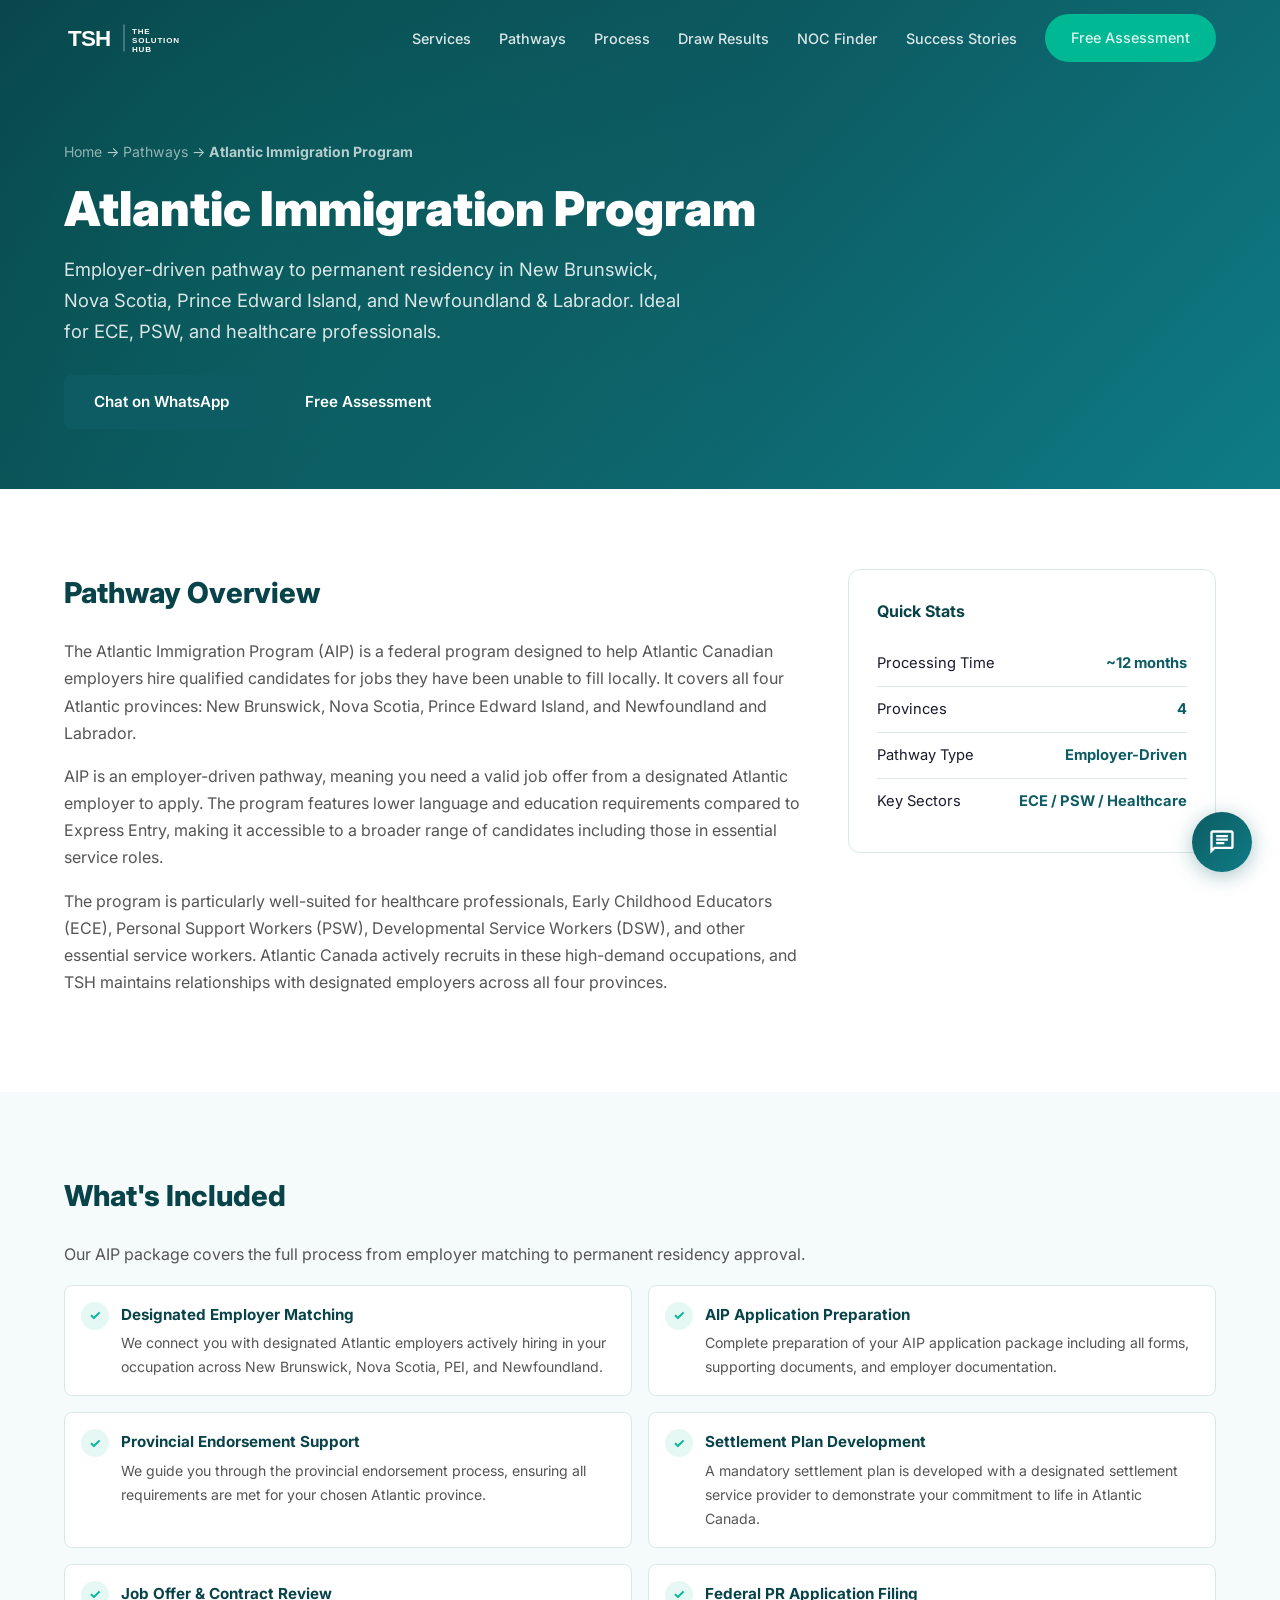
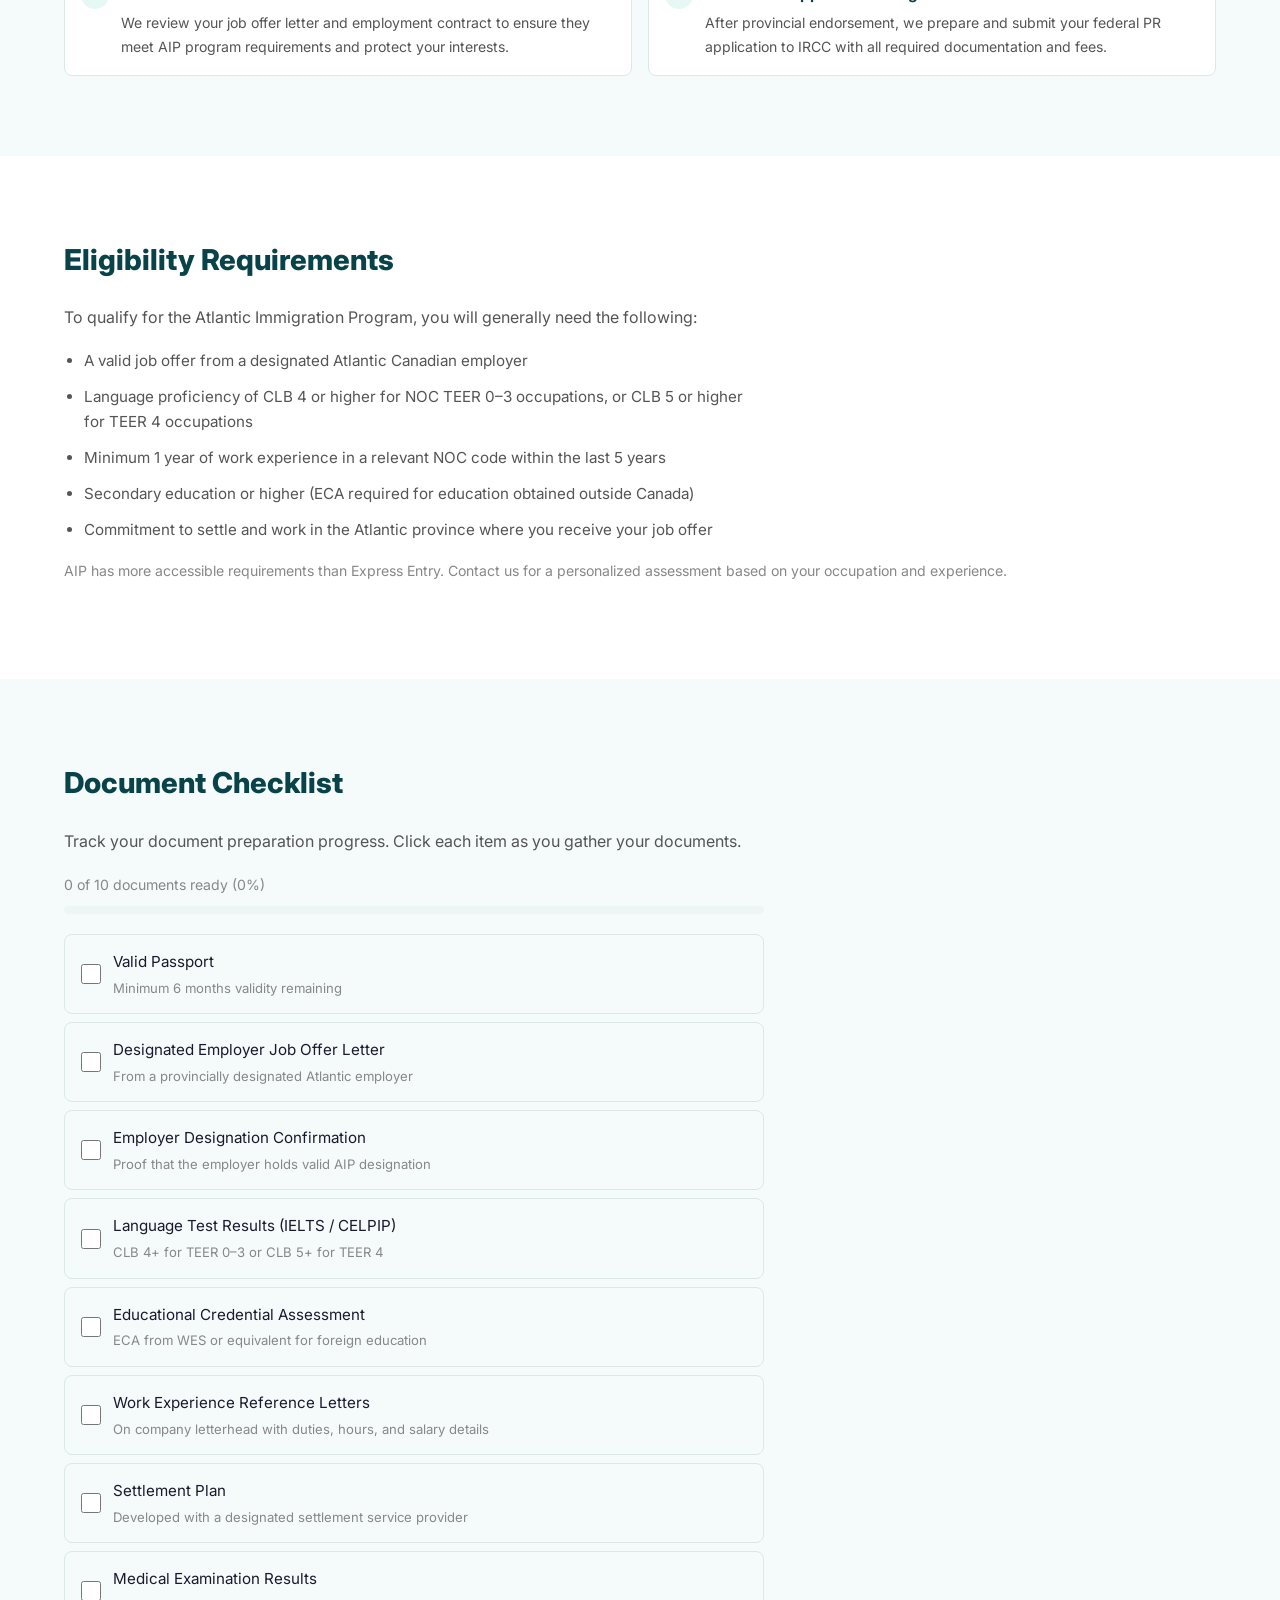
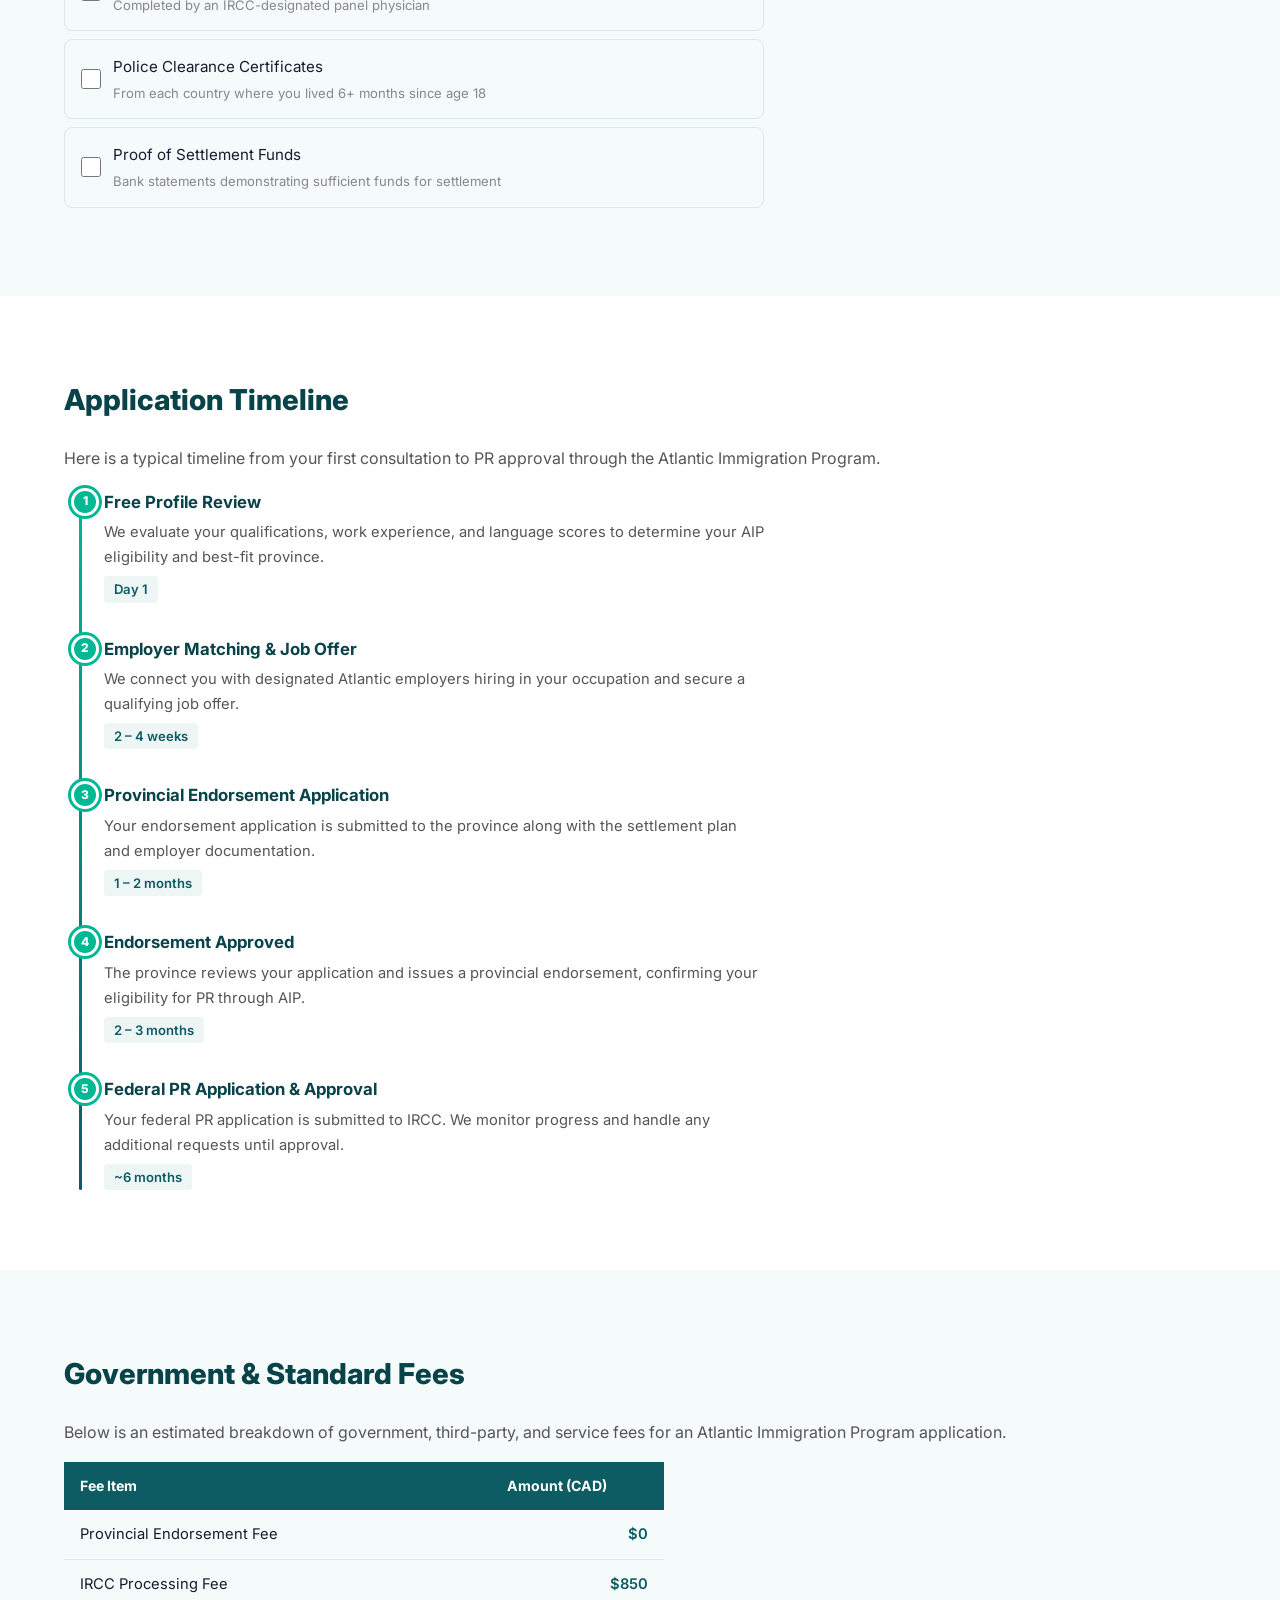
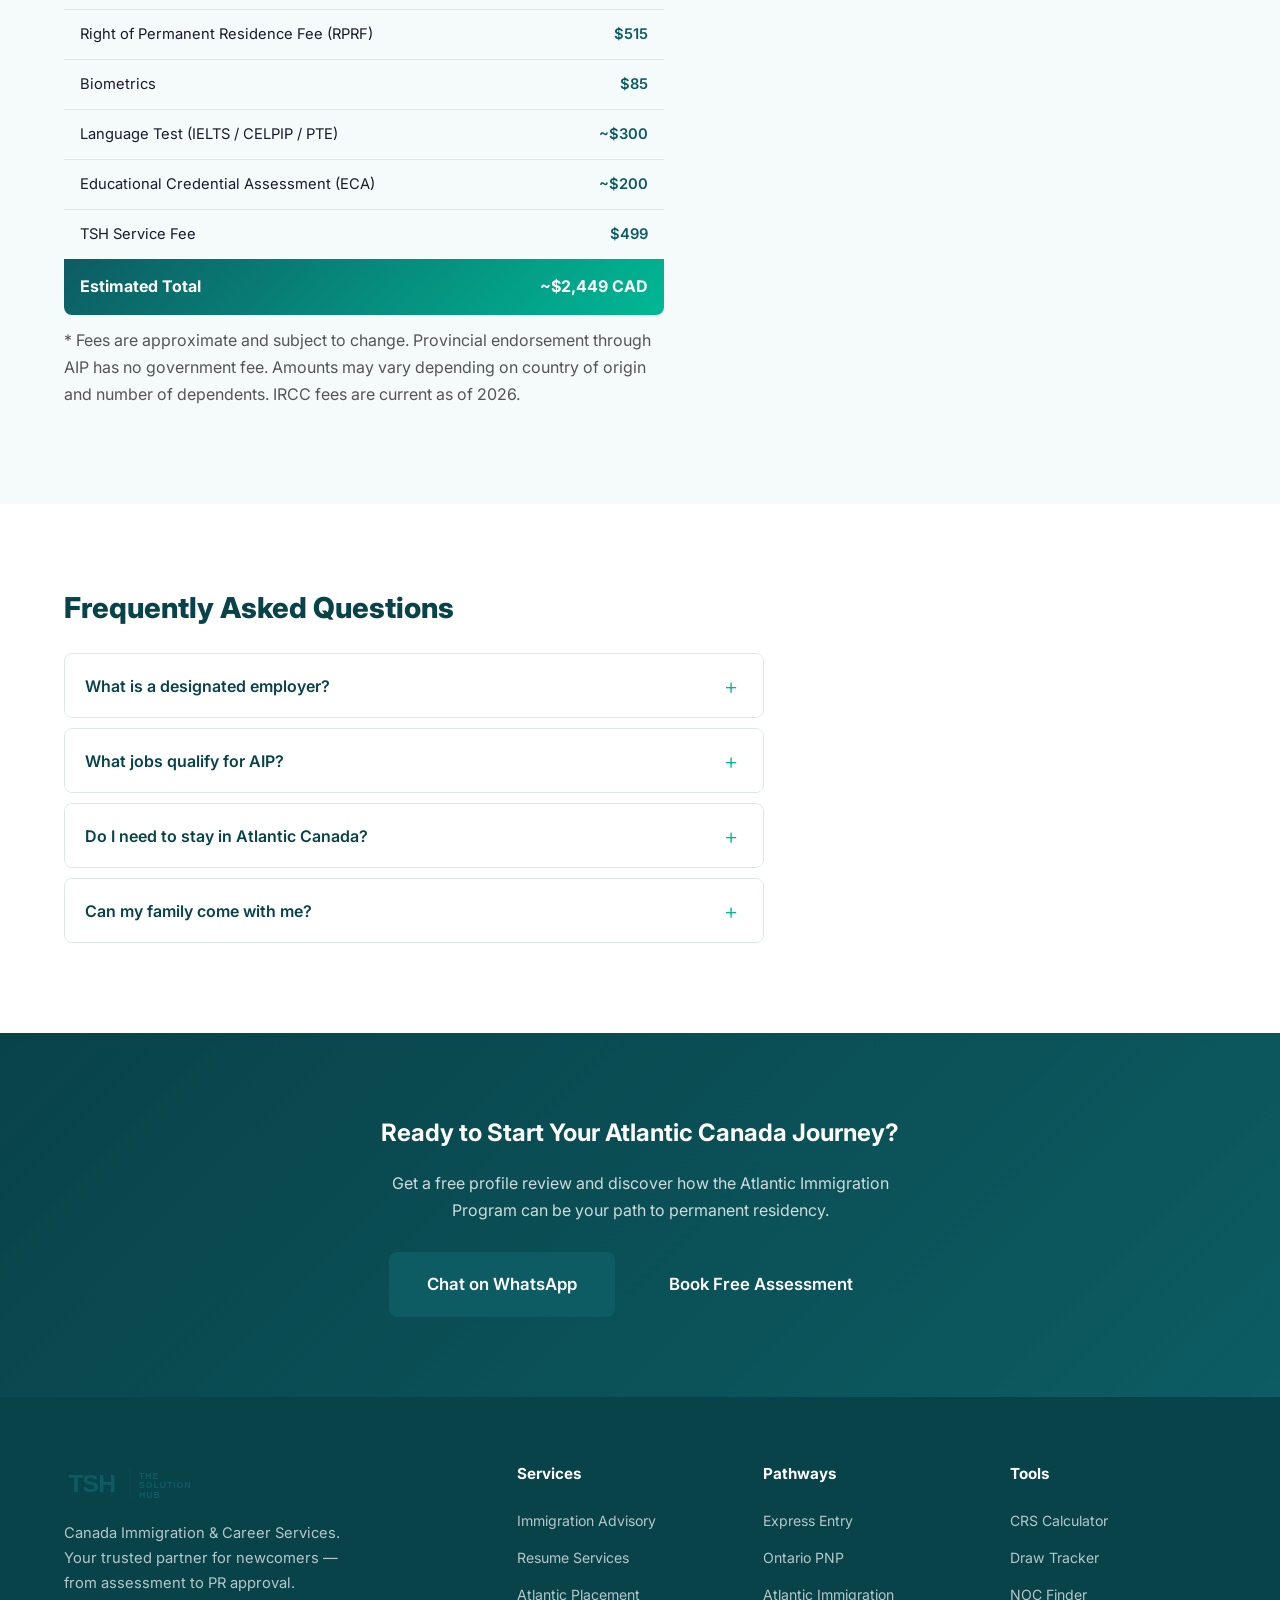
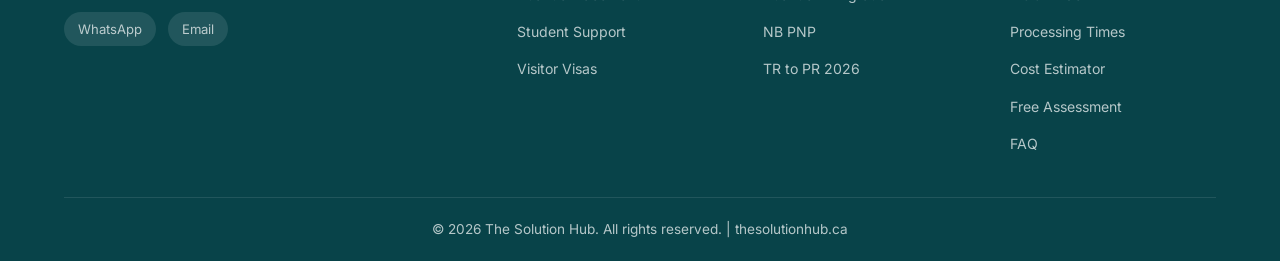
==== pathways/atlantic-immigration.html @ 775b4d61 "Full TSH website with chatbot, CRS calculator, NOC finder" ====
<!DOCTYPE html>
<html lang="en">
<head>
  <meta charset="UTF-8">
  <meta name="viewport" content="width=device-width, initial-scale=1.0">
  <title>Atlantic Immigration Program — The Solution Hub</title>
  <meta name="description" content="Employer-driven pathway to permanent residency in New Brunswick, Nova Scotia, Prince Edward Island, and Newfoundland & Labrador. Ideal for ECE, PSW, and healthcare professionals.">
  <link rel="stylesheet" href="../style.css">
  <link rel="stylesheet" href="../services/service.css">
  <link rel="stylesheet" href="../chatbot/chatbot.css">
  <link rel="preconnect" href="https://fonts.googleapis.com">
  <link rel="preconnect" href="https://fonts.gstatic.com" crossorigin>
  <link href="https://fonts.googleapis.com/css2?family=Inter:wght@400;500;600;700;800;900&display=swap" rel="stylesheet">
</head>
<body>

  <!-- ========== NAVBAR ========== -->
  <nav class="navbar" id="navbar">
    <div class="container nav-container">
      <a href="../index.html" class="logo">
        <img src="../images/logo.svg" alt="The Solution Hub" class="logo-img">
      </a>
      <button class="nav-toggle" id="navToggle" aria-label="Toggle menu">
        <span></span><span></span><span></span>
      </button>
      <ul class="nav-links" id="navLinks">
        <li><a href="../index.html#services">Services</a></li>
        <li><a href="../index.html#pathways">Pathways</a></li>
        <li><a href="../index.html#process">Process</a></li>
        <li><a href="../index.html#draws">Draw Results</a></li>
        <li><a href="../index.html#noc-finder">NOC Finder</a></li>
        <li><a href="../index.html#testimonials">Success Stories</a></li>
        <li><a href="../index.html#assessment" class="btn btn-nav">Free Assessment</a></li>
      </ul>
    </div>
  </nav>

  <!-- ========== HERO ========== -->
  <section class="service-hero">
    <div class="container">
      <nav class="breadcrumb" aria-label="Breadcrumb">
        <a href="../index.html">Home</a> &rarr;
        <a href="../index.html#pathways">Pathways</a> &rarr;
        <strong>Atlantic Immigration Program</strong>
      </nav>
      <h1>Atlantic Immigration Program</h1>
      <p>Employer-driven pathway to permanent residency in New Brunswick, Nova Scotia, Prince Edward Island, and Newfoundland &amp; Labrador. Ideal for ECE, PSW, and healthcare professionals.</p>
      <div class="service-hero-actions">
        <a href="https://wa.me/14374272470?text=Hi%2C%20I%27m%20interested%20in%20the%20Atlantic%20Immigration%20Program." target="_blank" class="btn btn-accent">Chat on WhatsApp</a>
        <a href="../index.html#assessment" class="btn btn-outline-light">Free Assessment</a>
      </div>
    </div>
  </section>

  <!-- ========== OVERVIEW ========== -->
  <section class="svc-section">
    <div class="container">
      <div class="overview-grid">
        <div class="overview-main">
          <h2>Pathway Overview</h2>
          <p>The Atlantic Immigration Program (AIP) is a federal program designed to help Atlantic Canadian employers hire qualified candidates for jobs they have been unable to fill locally. It covers all four Atlantic provinces: New Brunswick, Nova Scotia, Prince Edward Island, and Newfoundland and Labrador.</p>
          <p>AIP is an employer-driven pathway, meaning you need a valid job offer from a designated Atlantic employer to apply. The program features lower language and education requirements compared to Express Entry, making it accessible to a broader range of candidates including those in essential service roles.</p>
          <p>The program is particularly well-suited for healthcare professionals, Early Childhood Educators (ECE), Personal Support Workers (PSW), Developmental Service Workers (DSW), and other essential service workers. Atlantic Canada actively recruits in these high-demand occupations, and TSH maintains relationships with designated employers across all four provinces.</p>
        </div>
        <aside class="overview-sidebar">
          <h3>Quick Stats</h3>
          <div class="sidebar-stat">
            <span>Processing Time</span>
            <span>~12 months</span>
          </div>
          <div class="sidebar-stat">
            <span>Provinces</span>
            <span>4</span>
          </div>
          <div class="sidebar-stat">
            <span>Pathway Type</span>
            <span>Employer-Driven</span>
          </div>
          <div class="sidebar-stat">
            <span>Key Sectors</span>
            <span>ECE / PSW / Healthcare</span>
          </div>
        </aside>
      </div>
    </div>
  </section>

  <!-- ========== WHAT'S INCLUDED ========== -->
  <section class="svc-section alt">
    <div class="container">
      <h2>What's Included</h2>
      <p>Our AIP package covers the full process from employer matching to permanent residency approval.</p>
      <div class="included-grid">
        <div class="included-item">
          <div class="included-check">&#10003;</div>
          <div>
            <h4>Designated Employer Matching</h4>
            <p>We connect you with designated Atlantic employers actively hiring in your occupation across New Brunswick, Nova Scotia, PEI, and Newfoundland.</p>
          </div>
        </div>
        <div class="included-item">
          <div class="included-check">&#10003;</div>
          <div>
            <h4>AIP Application Preparation</h4>
            <p>Complete preparation of your AIP application package including all forms, supporting documents, and employer documentation.</p>
          </div>
        </div>
        <div class="included-item">
          <div class="included-check">&#10003;</div>
          <div>
            <h4>Provincial Endorsement Support</h4>
            <p>We guide you through the provincial endorsement process, ensuring all requirements are met for your chosen Atlantic province.</p>
          </div>
        </div>
        <div class="included-item">
          <div class="included-check">&#10003;</div>
          <div>
            <h4>Settlement Plan Development</h4>
            <p>A mandatory settlement plan is developed with a designated settlement service provider to demonstrate your commitment to life in Atlantic Canada.</p>
          </div>
        </div>
        <div class="included-item">
          <div class="included-check">&#10003;</div>
          <div>
            <h4>Job Offer &amp; Contract Review</h4>
            <p>We review your job offer letter and employment contract to ensure they meet AIP program requirements and protect your interests.</p>
          </div>
        </div>
        <div class="included-item">
          <div class="included-check">&#10003;</div>
          <div>
            <h4>Federal PR Application Filing</h4>
            <p>After provincial endorsement, we prepare and submit your federal PR application to IRCC with all required documentation and fees.</p>
          </div>
        </div>
      </div>
    </div>
  </section>

  <!-- ========== ELIGIBILITY ========== -->
  <section class="svc-section">
    <div class="container">
      <h2>Eligibility Requirements</h2>
      <p>To qualify for the Atlantic Immigration Program, you will generally need the following:</p>
      <ul class="eligibility-list" style="max-width:700px; padding-left:20px; list-style:disc;">
        <li style="margin-bottom:10px; color:var(--text-light); font-size:0.95rem;">A valid job offer from a designated Atlantic Canadian employer</li>
        <li style="margin-bottom:10px; color:var(--text-light); font-size:0.95rem;">Language proficiency of CLB 4 or higher for NOC TEER 0&ndash;3 occupations, or CLB 5 or higher for TEER 4 occupations</li>
        <li style="margin-bottom:10px; color:var(--text-light); font-size:0.95rem;">Minimum 1 year of work experience in a relevant NOC code within the last 5 years</li>
        <li style="margin-bottom:10px; color:var(--text-light); font-size:0.95rem;">Secondary education or higher (ECA required for education obtained outside Canada)</li>
        <li style="margin-bottom:10px; color:var(--text-light); font-size:0.95rem;">Commitment to settle and work in the Atlantic province where you receive your job offer</li>
      </ul>
      <p style="color:var(--text-muted); font-size:0.88rem; margin-top:16px;">AIP has more accessible requirements than Express Entry. Contact us for a personalized assessment based on your occupation and experience.</p>
    </div>
  </section>

  <!-- ========== DOCUMENT CHECKLIST ========== -->
  <section class="svc-section alt">
    <div class="container">
      <h2>Document Checklist</h2>
      <p>Track your document preparation progress. Click each item as you gather your documents.</p>
      <div class="doc-checklist">
        <div class="doc-progress">
          <span class="doc-progress-text">0 of 10 documents ready (0%)</span>
          <div class="doc-progress-bar"><div class="doc-progress-fill"></div></div>
        </div>
        <div class="doc-item">
          <input type="checkbox" id="doc1">
          <label for="doc1">Valid Passport <span class="doc-note">Minimum 6 months validity remaining</span></label>
        </div>
        <div class="doc-item">
          <input type="checkbox" id="doc2">
          <label for="doc2">Designated Employer Job Offer Letter <span class="doc-note">From a provincially designated Atlantic employer</span></label>
        </div>
        <div class="doc-item">
          <input type="checkbox" id="doc3">
          <label for="doc3">Employer Designation Confirmation <span class="doc-note">Proof that the employer holds valid AIP designation</span></label>
        </div>
        <div class="doc-item">
          <input type="checkbox" id="doc4">
          <label for="doc4">Language Test Results (IELTS / CELPIP) <span class="doc-note">CLB 4+ for TEER 0&ndash;3 or CLB 5+ for TEER 4</span></label>
        </div>
        <div class="doc-item">
          <input type="checkbox" id="doc5">
          <label for="doc5">Educational Credential Assessment <span class="doc-note">ECA from WES or equivalent for foreign education</span></label>
        </div>
        <div class="doc-item">
          <input type="checkbox" id="doc6">
          <label for="doc6">Work Experience Reference Letters <span class="doc-note">On company letterhead with duties, hours, and salary details</span></label>
        </div>
        <div class="doc-item">
          <input type="checkbox" id="doc7">
          <label for="doc7">Settlement Plan <span class="doc-note">Developed with a designated settlement service provider</span></label>
        </div>
        <div class="doc-item">
          <input type="checkbox" id="doc8">
          <label for="doc8">Medical Examination Results <span class="doc-note">Completed by an IRCC-designated panel physician</span></label>
        </div>
        <div class="doc-item">
          <input type="checkbox" id="doc9">
          <label for="doc9">Police Clearance Certificates <span class="doc-note">From each country where you lived 6+ months since age 18</span></label>
        </div>
        <div class="doc-item">
          <input type="checkbox" id="doc10">
          <label for="doc10">Proof of Settlement Funds <span class="doc-note">Bank statements demonstrating sufficient funds for settlement</span></label>
        </div>
      </div>
    </div>
  </section>

  <!-- ========== TIMELINE ========== -->
  <section class="svc-section">
    <div class="container">
      <h2>Application Timeline</h2>
      <p>Here is a typical timeline from your first consultation to PR approval through the Atlantic Immigration Program.</p>
      <div class="timeline">
        <div class="timeline-item">
          <div class="timeline-dot">1</div>
          <h4>Free Profile Review</h4>
          <p>We evaluate your qualifications, work experience, and language scores to determine your AIP eligibility and best-fit province.</p>
          <span class="timeline-time">Day 1</span>
        </div>
        <div class="timeline-item">
          <div class="timeline-dot">2</div>
          <h4>Employer Matching &amp; Job Offer</h4>
          <p>We connect you with designated Atlantic employers hiring in your occupation and secure a qualifying job offer.</p>
          <span class="timeline-time">2 &ndash; 4 weeks</span>
        </div>
        <div class="timeline-item">
          <div class="timeline-dot">3</div>
          <h4>Provincial Endorsement Application</h4>
          <p>Your endorsement application is submitted to the province along with the settlement plan and employer documentation.</p>
          <span class="timeline-time">1 &ndash; 2 months</span>
        </div>
        <div class="timeline-item">
          <div class="timeline-dot">4</div>
          <h4>Endorsement Approved</h4>
          <p>The province reviews your application and issues a provincial endorsement, confirming your eligibility for PR through AIP.</p>
          <span class="timeline-time">2 &ndash; 3 months</span>
        </div>
        <div class="timeline-item">
          <div class="timeline-dot">5</div>
          <h4>Federal PR Application &amp; Approval</h4>
          <p>Your federal PR application is submitted to IRCC. We monitor progress and handle any additional requests until approval.</p>
          <span class="timeline-time">~6 months</span>
        </div>
      </div>
    </div>
  </section>

  <!-- ========== FEES ========== -->
  <section class="svc-section alt">
    <div class="container">
      <h2>Government &amp; Standard Fees</h2>
      <p>Below is an estimated breakdown of government, third-party, and service fees for an Atlantic Immigration Program application.</p>
      <div class="fees-wrapper">
        <table class="fees-table">
          <thead>
            <tr>
              <th>Fee Item</th>
              <th>Amount (CAD)</th>
            </tr>
          </thead>
          <tbody>
            <tr><td>Provincial Endorsement Fee</td><td>$0</td></tr>
            <tr><td>IRCC Processing Fee</td><td>$850</td></tr>
            <tr><td>Right of Permanent Residence Fee (RPRF)</td><td>$515</td></tr>
            <tr><td>Biometrics</td><td>$85</td></tr>
            <tr><td>Language Test (IELTS / CELPIP / PTE)</td><td>~$300</td></tr>
            <tr><td>Educational Credential Assessment (ECA)</td><td>~$200</td></tr>
            <tr><td>TSH Service Fee</td><td>$499</td></tr>
          </tbody>
        </table>
        <div class="fees-total">
          <span>Estimated Total</span>
          <span>~$2,449 CAD</span>
        </div>
        <p class="fees-note">* Fees are approximate and subject to change. Provincial endorsement through AIP has no government fee. Amounts may vary depending on country of origin and number of dependents. IRCC fees are current as of 2026.</p>
      </div>
    </div>
  </section>

  <!-- ========== FAQ ========== -->
  <section class="svc-section">
    <div class="container">
      <h2>Frequently Asked Questions</h2>
      <div class="svc-faq">
        <div class="faq-item">
          <button class="faq-question" onclick="toggleFaq(this)">
            <span>What is a designated employer?</span>
            <span class="faq-icon">+</span>
          </button>
          <div class="faq-answer">
            <p>A designated employer is an Atlantic Canadian employer that has been approved by their provincial government to hire foreign workers through the Atlantic Immigration Program. The designation confirms the employer has met specific requirements and is committed to supporting newcomers. TSH maintains an active network of designated employers across all four Atlantic provinces and can connect you with employers hiring in your field.</p>
          </div>
        </div>
        <div class="faq-item">
          <button class="faq-question" onclick="toggleFaq(this)">
            <span>What jobs qualify for AIP?</span>
            <span class="faq-icon">+</span>
          </button>
          <div class="faq-answer">
            <p>Jobs classified under NOC TEER 0 through TEER 4 are eligible for the Atlantic Immigration Program. Popular qualifying roles include Early Childhood Educators (ECE), Personal Support Workers (PSW), Developmental Service Workers (DSW), healthcare aides, registered nurses, food service supervisors, truck drivers, skilled tradespeople, and various other essential service occupations in demand across Atlantic Canada.</p>
          </div>
        </div>
        <div class="faq-item">
          <button class="faq-question" onclick="toggleFaq(this)">
            <span>Do I need to stay in Atlantic Canada?</span>
            <span class="faq-icon">+</span>
          </button>
          <div class="faq-answer">
            <p>Yes, you must commit to living and working in the Atlantic province where you received your job offer. A settlement plan is a mandatory component of the AIP application, developed in partnership with a designated settlement service provider. This plan demonstrates your commitment to integrating into the community and building your life in Atlantic Canada.</p>
          </div>
        </div>
        <div class="faq-item">
          <button class="faq-question" onclick="toggleFaq(this)">
            <span>Can my family come with me?</span>
            <span class="faq-icon">+</span>
          </button>
          <div class="faq-answer">
            <p>Yes, your spouse or common-law partner and dependent children can be included in your permanent residency application through AIP. Your spouse is also eligible to receive an open work permit, allowing them to work for any employer in Canada while your PR application is being processed. Dependent children can attend school in Canada during this time as well.</p>
          </div>
        </div>
      </div>
    </div>
  </section>

  <!-- ========== CTA ========== -->
  <section class="svc-cta">
    <div class="container">
      <h2>Ready to Start Your Atlantic Canada Journey?</h2>
      <p>Get a free profile review and discover how the Atlantic Immigration Program can be your path to permanent residency.</p>
      <div class="svc-cta-actions">
        <a href="https://wa.me/14374272470?text=Hi%2C%20I%27d%20like%20a%20free%20Atlantic%20Immigration%20Program%20assessment." target="_blank" class="btn btn-accent btn-lg">Chat on WhatsApp</a>
        <a href="../index.html#assessment" class="btn btn-outline-light btn-lg">Book Free Assessment</a>
      </div>
    </div>
  </section>

  <!-- ========== WHATSAPP FLOATING BUTTON ========== -->
  <a href="https://wa.me/14374272470?text=Hi%2C%20I%27d%20like%20to%20know%20more%20about%20the%20Atlantic%20Immigration%20Program." target="_blank" class="whatsapp-float" id="whatsappFloat" title="Chat with us on WhatsApp">
    <svg viewBox="0 0 32 32" width="28" height="28" fill="#fff"><path d="M16.004 0h-.008C7.174 0 0 7.176 0 16c0 3.5 1.128 6.744 3.046 9.378L1.054 31.29l6.118-1.962A15.92 15.92 0 0 0 16.004 32C24.826 32 32 24.822 32 16S24.826 0 16.004 0zm9.336 22.594c-.39 1.1-1.932 2.014-3.18 2.28-.854.18-1.968.324-5.72-1.23-4.804-1.988-7.896-6.862-8.136-7.18-.228-.318-1.932-2.574-1.932-4.908s1.224-3.486 1.656-3.96c.432-.474.942-.594 1.254-.594.312 0 .624.002.894.016.288.016.672-.108 1.05.804.39.936 1.326 3.27 1.44 3.51.114.24.192.516.036.834-.156.318-.234.516-.468.792s-.492.618-.702.828c-.234.234-.48.486-.204.954.276.468 1.224 2.016 2.628 3.264 1.806 1.602 3.33 2.1 3.798 2.334.468.234.744.198 1.014-.12.276-.318 1.17-1.362 1.482-1.836.312-.468.624-.39 1.056-.234.432.156 2.76 1.302 3.228 1.536.468.234.78.354.894.546.114.192.114 1.11-.276 2.178z"/></svg>
    <span class="whatsapp-tooltip">Chat with us</span>
  </a>

  <!-- ========== FOOTER ========== -->
  <footer class="footer">
    <div class="container">
      <div class="footer-grid">
        <div class="footer-brand">
          <a href="../index.html" class="logo">
            <img src="../images/logo-full.svg" alt="The Solution Hub" class="footer-logo-img">
          </a>
          <p>Canada Immigration &amp; Career Services. Your trusted partner for newcomers — from assessment to PR approval.</p>
          <div class="footer-social">
            <a href="https://wa.me/14374272470" target="_blank" title="WhatsApp">WhatsApp</a>
            <a href="mailto:Info@thesolutionhub.ca" title="Email">Email</a>
          </div>
        </div>
        <div class="footer-links">
          <h4>Services</h4>
          <ul>
            <li><a href="../services/immigration-advisory.html">Immigration Advisory</a></li>
            <li><a href="../index.html#services">Resume Services</a></li>
            <li><a href="../services/atlantic-placement.html">Atlantic Placement</a></li>
            <li><a href="../services/student-graduate.html">Student Support</a></li>
            <li><a href="../index.html#services">Visitor Visas</a></li>
          </ul>
        </div>
        <div class="footer-links">
          <h4>Pathways</h4>
          <ul>
            <li><a href="express-entry.html">Express Entry</a></li>
            <li><a href="ontario-pnp.html">Ontario PNP</a></li>
            <li><a href="atlantic-immigration.html">Atlantic Immigration</a></li>
            <li><a href="../index.html#pathways">NB PNP</a></li>
            <li><a href="../index.html#pathways">TR to PR 2026</a></li>
          </ul>
        </div>
        <div class="footer-links">
          <h4>Tools</h4>
          <ul>
            <li><a href="../index.html#crs-calculator">CRS Calculator</a></li>
            <li><a href="../index.html#draws">Draw Tracker</a></li>
            <li><a href="../index.html#noc-finder">NOC Finder</a></li>
            <li><a href="../index.html#processing-times">Processing Times</a></li>
            <li><a href="../index.html#cost-estimator">Cost Estimator</a></li>
            <li><a href="../index.html#assessment">Free Assessment</a></li>
            <li><a href="../index.html#faq">FAQ</a></li>
          </ul>
        </div>
      </div>
      <div class="footer-bottom">
        <p>&copy; 2026 The Solution Hub. All rights reserved. | thesolutionhub.ca</p>
      </div>
    </div>
  </footer>

  <script src="../services/service.js"></script>
  <script src="../chatbot/chatbot.js"></script>
  <!-- Back to Top Button -->
  <button class="back-to-top" id="backToTop" aria-label="Back to top" onclick="window.scrollTo({top:0,behavior:'smooth'})"><svg viewBox="0 0 24 24" fill="none" stroke="currentColor" stroke-width="2.5" stroke-linecap="round" stroke-linejoin="round"><polyline points="18 15 12 9 6 15"/></svg></button>
</body>
</html>
---- style.css ----
/* ===== CSS Variables ===== */
:root {
  --primary: #0d5c63;
  --primary-light: #0e7c86;
  --primary-dark: #084349;
  --accent: #00b894;
  --accent-light: #00d4aa;
  --accent-dark: #009b7d;
  --text: #1a1a2e;
  --text-light: #555;
  --text-muted: #888;
  --bg: #ffffff;
  --bg-light: #f5fafa;
  --bg-alt: #eef5f5;
  --border: #dce8e8;
  --white: #ffffff;
  --shadow-sm: 0 2px 8px rgba(13, 92, 99, 0.06);
  --shadow-md: 0 4px 20px rgba(13, 92, 99, 0.1);
  --shadow-lg: 0 8px 40px rgba(13, 92, 99, 0.12);
  --radius: 12px;
  --radius-sm: 8px;
  --radius-lg: 20px;
  --transition: 0.3s cubic-bezier(0.4, 0, 0.2, 1);
}

/* ===== Reset ===== */
*, *::before, *::after { margin: 0; padding: 0; box-sizing: border-box; }
html { scroll-behavior: smooth; scroll-padding-top: 80px; }
body {
  font-family: 'Inter', -apple-system, BlinkMacSystemFont, sans-serif;
  color: var(--text); background: var(--bg); line-height: 1.7;
  -webkit-font-smoothing: antialiased;
}
img { max-width: 100%; display: block; }
a { text-decoration: none; color: inherit; }
ul { list-style: none; }
.container { max-width: 1200px; margin: 0 auto; padding: 0 24px; }

/* ===== Buttons ===== */
.btn {
  display: inline-flex; align-items: center; justify-content: center;
  padding: 12px 28px; border-radius: var(--radius-sm);
  font-weight: 600; font-size: 0.95rem; border: 2px solid transparent;
  cursor: pointer; transition: var(--transition); gap: 8px; font-family: inherit;
}
.btn-primary { background: var(--accent); color: var(--white); border-color: var(--accent); }
.btn-primary:hover { background: var(--accent-dark); border-color: var(--accent-dark); transform: translateY(-2px); box-shadow: 0 6px 20px rgba(0,184,148,0.35); }
.btn-outline { background: transparent; color: var(--white); border-color: rgba(255,255,255,0.4); }
.btn-outline:hover { background: var(--white); color: var(--primary); border-color: var(--white); }
.btn-outline-dark { background: transparent; color: var(--primary); border-color: var(--border); }
.btn-outline-dark:hover { background: var(--bg-alt); border-color: var(--primary); }
.btn-white { background: var(--white); color: var(--primary); }
.btn-white:hover { background: var(--bg-light); transform: translateY(-2px); box-shadow: 0 6px 20px rgba(0,0,0,0.15); }
.btn-accent { background: var(--primary); color: var(--white); border-color: var(--primary); }
.btn-accent:hover { background: var(--primary-dark); }
.btn-nav { background: var(--accent); color: var(--white); padding: 10px 24px; border-radius: 50px; }
.btn-nav:hover { background: var(--accent-dark); }
.btn-lg { padding: 16px 36px; font-size: 1.05rem; }
.btn-full { width: 100%; }

/* ===== Section Styles ===== */
.section-badge {
  display: inline-block; background: rgba(0,184,148,0.1); color: var(--accent-dark);
  padding: 6px 16px; border-radius: 50px; font-size: 0.85rem; font-weight: 600;
  letter-spacing: 0.5px; margin-bottom: 16px;
}
.section-title {
  font-size: clamp(2rem, 4vw, 2.75rem); font-weight: 800; color: var(--primary-dark);
  margin-bottom: 16px; text-align: center; line-height: 1.2;
}
.section-title.left-align { text-align: left; }
.section-subtitle { font-size: 1.1rem; color: var(--text-light); max-width: 620px; margin: 0 auto 48px; text-align: center; }
.text-gradient { background: linear-gradient(135deg, var(--accent), var(--accent-light)); -webkit-background-clip: text; -webkit-text-fill-color: transparent; background-clip: text; }
.alt-bg { background: var(--bg-light); }

/* ===== Navbar ===== */
.navbar { position: fixed; top: 0; left: 0; right: 0; z-index: 1000; padding: 14px 0; transition: var(--transition); background: transparent; }
.navbar.scrolled { background: rgba(13,92,99,0.95); backdrop-filter: blur(12px); padding: 8px 0; box-shadow: 0 2px 20px rgba(0,0,0,0.15); }
.nav-container { display: flex; align-items: center; justify-content: space-between; }
.logo { display: flex; align-items: center; gap: 8px; }
.logo-img { height: 40px; width: auto; }
.footer-logo-img { height: 44px; width: auto; }
.nav-links { display: flex; align-items: center; gap: 28px; }
.nav-links a { color: rgba(255,255,255,0.85); font-weight: 500; font-size: 0.9rem; transition: var(--transition); position: relative; }
.nav-links a:hover, .nav-links a.active { color: var(--white); }
.nav-links a:not(.btn)::after { content: ''; position: absolute; bottom: -4px; left: 0; width: 0; height: 2px; background: var(--accent); transition: var(--transition); }
.nav-links a:not(.btn):hover::after, .nav-links a:not(.btn).active::after { width: 100%; }
.nav-toggle { display: none; flex-direction: column; gap: 5px; background: none; border: none; cursor: pointer; padding: 4px; }
.nav-toggle span { width: 24px; height: 2px; background: var(--white); border-radius: 2px; transition: var(--transition); }

/* ===== Hero ===== */
.hero { position: relative; min-height: 100vh; display: flex; align-items: center; overflow: hidden; padding: 120px 0 60px; }
.hero-bg { position: absolute; inset: 0; background: linear-gradient(135deg, var(--primary-dark) 0%, var(--primary) 40%, var(--primary-light) 100%); z-index: 0; }
.hero-bg::before { content: ''; position: absolute; inset: 0; background: radial-gradient(circle at 20% 50%, rgba(0,184,148,0.12) 0%, transparent 50%), radial-gradient(circle at 80% 20%, rgba(0,184,148,0.08) 0%, transparent 40%); }
.hero-bg::after { content: ''; position: absolute; bottom: -2px; left: 0; right: 0; height: 80px; background: linear-gradient(to top, var(--bg), transparent); }
.hero-content { position: relative; z-index: 1; text-align: center; color: var(--white); }
.hero-badge { display: inline-block; background: rgba(255,255,255,0.1); backdrop-filter: blur(8px); padding: 8px 20px; border-radius: 50px; font-size: 0.9rem; font-weight: 500; margin-bottom: 24px; border: 1px solid rgba(255,255,255,0.15); }
.hero h1 { font-size: clamp(2.5rem, 5.5vw, 3.75rem); font-weight: 900; line-height: 1.15; max-width: 800px; margin: 0 auto 24px; }
.hero h1 .text-gradient { background: linear-gradient(135deg, var(--accent-light), #55efc4); -webkit-background-clip: text; -webkit-text-fill-color: transparent; background-clip: text; }
.hero-subtitle { font-size: 1.15rem; opacity: 0.85; max-width: 660px; margin: 0 auto 36px; line-height: 1.7; }
.hero-actions { display: flex; gap: 16px; justify-content: center; flex-wrap: wrap; margin-bottom: 40px; }

/* Pathway Cards */
.pathway-cards { display: grid; grid-template-columns: repeat(4, 1fr); gap: 16px; margin-bottom: 32px; }
.pathway-card { background: rgba(255,255,255,0.08); backdrop-filter: blur(8px); border: 1px solid rgba(255,255,255,0.12); border-radius: var(--radius-sm); padding: 16px; text-align: left; transition: var(--transition); }
.pathway-card:hover { background: rgba(255,255,255,0.14); transform: translateY(-2px); }
.pathway-card strong { display: block; font-size: 0.95rem; margin-bottom: 2px; }
.pw-desc { font-size: 0.82rem; opacity: 0.7; }
.pw-status { display: inline-block; padding: 2px 10px; border-radius: 50px; font-size: 0.72rem; font-weight: 700; text-transform: uppercase; letter-spacing: 0.5px; margin-bottom: 8px; }
.pw-status.open { background: rgba(0,184,148,0.2); color: #55efc4; }
.pw-status.active { background: rgba(255,193,7,0.2); color: #ffd93d; }
.pw-status.new { background: rgba(255,107,107,0.2); color: #ff7675; }

/* Trust Row */
.trust-row { display: flex; flex-wrap: wrap; justify-content: center; gap: 16px 24px; margin-bottom: 40px; padding: 16px 0; border-top: 1px solid rgba(255,255,255,0.1); border-bottom: 1px solid rgba(255,255,255,0.1); }
.trust-item { font-size: 0.88rem; opacity: 0.8; white-space: nowrap; }

/* Stats */
.hero-stats { display: flex; justify-content: center; gap: 40px; flex-wrap: wrap; }
.stat { text-align: center; }
.stat-number { font-size: 2.2rem; font-weight: 800; display: inline; }
.stat-suffix { font-size: 1.6rem; font-weight: 700; }
.stat-label { display: block; font-size: 0.85rem; opacity: 0.7; margin-top: 2px; }

/* ===== Services ===== */
.services { padding: 100px 0; background: var(--bg); text-align: center; }
.services-grid { display: grid; grid-template-columns: repeat(3, 1fr); gap: 24px; }
.service-card { position: relative; background: var(--white); border: 1px solid var(--border); border-radius: var(--radius); padding: 32px 24px; text-align: left; transition: var(--transition); }
.service-card:hover { transform: translateY(-6px); box-shadow: var(--shadow-lg); border-color: var(--accent); }
.service-card.featured { border-color: var(--accent); background: linear-gradient(135deg, rgba(0,184,148,0.03), rgba(13,92,99,0.03)); }
.card-badge { position: absolute; top: -12px; right: 20px; background: var(--accent); color: var(--white); padding: 4px 14px; border-radius: 50px; font-size: 0.78rem; font-weight: 600; }
.service-icon { font-size: 2.2rem; margin-bottom: 14px; width: 56px; height: 56px; display: flex; align-items: center; justify-content: center; background: var(--bg-alt); border-radius: var(--radius-sm); }
.service-card h3 { font-size: 1.15rem; font-weight: 700; color: var(--primary-dark); margin-bottom: 8px; }
.service-card p { color: var(--text-light); font-size: 0.92rem; margin-bottom: 14px; }
.service-features { display: flex; flex-direction: column; gap: 5px; }
.service-features li { font-size: 0.85rem; color: var(--text-light); padding-left: 20px; position: relative; }
.service-features li::before { content: '✓'; position: absolute; left: 0; color: var(--accent); font-weight: 700; }
.service-link { display: block; text-decoration: none; color: inherit; cursor: pointer; }
.service-link:hover { transform: translateY(-6px); box-shadow: var(--shadow-lg); border-color: var(--accent); }
.learn-more { display: inline-block; margin-top: 14px; font-size: 0.9rem; font-weight: 700; color: var(--accent); transition: var(--transition); }
.service-link:hover .learn-more { color: var(--primary); transform: translateX(4px); }

/* Pathway Links */
.pathway-link { display: block; text-decoration: none; color: inherit; cursor: pointer; }
.pathway-link:hover { transform: translateY(-6px); box-shadow: var(--shadow-lg); border-color: var(--accent); }
.pathway-link:hover .learn-more { color: var(--primary); transform: translateX(4px); }

/* ===== Pathways ===== */
.pathways { padding: 100px 0; background: var(--bg-light); text-align: center; }
.pathways-grid { display: grid; grid-template-columns: repeat(3, 1fr); gap: 24px; }
.pathway-box { background: var(--white); border: 1px solid var(--border); border-radius: var(--radius); padding: 32px 24px; text-align: left; transition: var(--transition); position: relative; }
.pathway-box:hover { transform: translateY(-4px); box-shadow: var(--shadow-md); border-color: var(--primary-light); }
.pathway-box.highlight { border-color: var(--accent); background: linear-gradient(135deg, rgba(0,184,148,0.05), rgba(13,92,99,0.03)); }
.pathway-icon { font-size: 2rem; margin-bottom: 12px; }
.pathway-box h3 { font-size: 1.1rem; font-weight: 700; color: var(--primary-dark); margin-bottom: 8px; }
.pathway-box p { color: var(--text-light); font-size: 0.92rem; }
.pathway-tag { display: inline-block; background: var(--accent); color: var(--white); padding: 3px 12px; border-radius: 50px; font-size: 0.75rem; font-weight: 600; margin-top: 10px; }

/* ===== Process ===== */
.process { padding: 100px 0; background: var(--bg); text-align: center; }
.process-steps { display: flex; align-items: flex-start; justify-content: center; gap: 0; margin-top: 16px; }
.step { flex: 1; max-width: 200px; padding: 20px; }
.step-number { width: 52px; height: 52px; background: linear-gradient(135deg, var(--primary), var(--accent)); color: var(--white); border-radius: 50%; display: flex; align-items: center; justify-content: center; font-size: 1.1rem; font-weight: 800; margin: 0 auto 14px; }
.step h3 { font-size: 1rem; font-weight: 700; color: var(--primary-dark); margin-bottom: 8px; }
.step p { font-size: 0.88rem; color: var(--text-light); }
.step-connector { width: 40px; height: 2px; background: linear-gradient(90deg, var(--accent), var(--primary-light)); margin-top: 44px; flex-shrink: 0; border-radius: 2px; }

/* ===== Tool Sections (Calculator, Draw Tracker, NOC, etc.) ===== */
.tool-section { padding: 100px 0; text-align: center; }

/* CRS Calculator */
.calculator-wrapper { max-width: 640px; margin: 0 auto; background: var(--white); border: 1px solid var(--border); border-radius: var(--radius-lg); padding: 40px; box-shadow: var(--shadow-md); }
.calc-progress { display: flex; gap: 4px; margin-bottom: 32px; }
.calc-step-indicator { flex: 1; padding: 10px 8px; background: var(--bg-alt); border-radius: var(--radius-sm); font-size: 0.78rem; font-weight: 600; color: var(--text-muted); transition: var(--transition); }
.calc-step-indicator.active { background: var(--primary); color: var(--white); }
.calc-step-indicator.done { background: var(--accent); color: var(--white); }
.calc-step { text-align: left; }
.calc-step h3 { font-size: 1.2rem; font-weight: 700; color: var(--primary-dark); margin-bottom: 20px; text-align: center; }
.calc-step.hidden { display: none; }
.calc-nav { display: flex; gap: 12px; justify-content: space-between; margin-top: 24px; }
.form-row-4 { display: grid; grid-template-columns: repeat(4, 1fr); gap: 12px; }
.bonus-checks { display: flex; flex-direction: column; gap: 14px; text-align: left; margin-bottom: 8px; }
.checkbox-label { display: flex; align-items: center; gap: 10px; font-size: 0.95rem; cursor: pointer; padding: 10px 14px; border: 1px solid var(--border); border-radius: var(--radius-sm); transition: var(--transition); }
.checkbox-label:hover { border-color: var(--accent); background: var(--bg-light); }
.checkbox-label input { width: 18px; height: 18px; accent-color: var(--accent); }

/* CRS Result */
.calc-result { text-align: center; }
.calc-result.hidden { display: none; }
.crs-score-circle { width: 160px; height: 160px; border-radius: 50%; background: linear-gradient(135deg, var(--primary), var(--accent)); display: flex; flex-direction: column; align-items: center; justify-content: center; margin: 0 auto 20px; color: var(--white); }
.crs-score-value { font-size: 3rem; font-weight: 900; line-height: 1; }
.crs-score-label { font-size: 0.85rem; opacity: 0.8; }
.crs-rating { font-size: 1.1rem; font-weight: 700; margin-bottom: 20px; }
.crs-rating.excellent { color: var(--accent); }
.crs-rating.good { color: #27ae60; }
.crs-rating.fair { color: #f39c12; }
.crs-rating.below { color: #e74c3c; }
.crs-breakdown { text-align: left; background: var(--bg-light); border-radius: var(--radius-sm); padding: 20px; margin-bottom: 24px; }
.crs-breakdown div { display: flex; justify-content: space-between; padding: 6px 0; font-size: 0.92rem; border-bottom: 1px solid var(--border); }
.crs-breakdown .breakdown-section { border-bottom: none; padding: 12px 0 4px; }
.crs-breakdown .breakdown-header { font-weight: 700; font-size: 0.82rem; text-transform: uppercase; letter-spacing: 0.05em; color: var(--primary); }
.crs-breakdown .breakdown-subtotal { font-weight: 600; color: var(--text); background: rgba(13,92,99,0.04); margin: 2px -12px; padding: 6px 12px; border-radius: 4px; }
.crs-breakdown .breakdown-total { border-bottom: none; font-weight: 800; color: var(--primary); font-size: 1.05rem; padding: 12px 0 0; border-top: 2px solid var(--primary); margin-top: 4px; }
.crs-result-actions { display: flex; gap: 12px; justify-content: center; }
.lang-score-guide { margin-bottom: 12px; }
.lang-score-guide small { color: var(--text-muted); font-size: 0.82rem; }
.clb-conversion-result { background: rgba(0,184,148,0.08); color: #00796b; padding: 10px 14px; border-radius: var(--radius-sm); margin-top: 10px; font-size: 0.88rem; }
.lang-ref-table { margin-top: 12px; }
.lang-ref-table details { font-size: 0.85rem; }
.lang-ref-table summary { cursor: pointer; color: var(--primary-light); font-weight: 600; padding: 6px 0; }
.ref-conversion-table { width: 100%; border-collapse: collapse; font-size: 0.8rem; margin-top: 8px; }
.ref-conversion-table th { background: var(--primary); color: #fff; padding: 6px 8px; text-align: center; font-weight: 600; }
.ref-conversion-table td { padding: 5px 8px; text-align: center; border-bottom: 1px solid var(--border); font-size: 0.8rem; }
.ref-conversion-table tr:hover { background: var(--bg-alt); }
.rating-badge { display: inline-block; padding: 4px 14px; border-radius: 50px; font-size: 0.82rem; font-weight: 700; margin-right: 6px; color: #fff; }
.rating-badge.excellent { background: var(--accent); }
.rating-badge.good { background: #27ae60; }
.rating-badge.fair { background: #f39c12; }
.rating-badge.below { background: #e74c3c; }

/* Draw Tracker */
.draw-highlight {
  background: linear-gradient(135deg, var(--primary), var(--primary-dark));
  border-radius: var(--radius-lg);
  padding: 32px;
  margin-bottom: 36px;
  color: var(--white);
  position: relative;
  overflow: hidden;
}
.draw-highlight::before {
  content: '';
  position: absolute;
  top: -40px; right: -40px;
  width: 180px; height: 180px;
  background: rgba(255,255,255,0.06);
  border-radius: 50%;
}
.draw-highlight-header {
  display: flex;
  justify-content: space-between;
  align-items: center;
  margin-bottom: 24px;
}
.draw-highlight-badge {
  background: rgba(255,255,255,0.2);
  padding: 6px 16px;
  border-radius: 50px;
  font-size: 0.82rem;
  font-weight: 700;
  letter-spacing: 0.5px;
  text-transform: uppercase;
}
.draw-highlight-date { font-size: 0.92rem; opacity: 0.85; }
.draw-highlight-body {
  display: grid;
  grid-template-columns: repeat(4, 1fr);
  gap: 20px;
  margin-bottom: 20px;
}
.draw-highlight-stat { text-align: center; }
.draw-highlight-number {
  display: block;
  font-size: 2rem;
  font-weight: 800;
  line-height: 1.2;
}
.draw-highlight-label {
  display: block;
  font-size: 0.78rem;
  opacity: 0.7;
  margin-top: 4px;
  text-transform: uppercase;
  letter-spacing: 0.3px;
}
.draw-highlight-details {
  border-top: 1px solid rgba(255,255,255,0.15);
  padding-top: 16px;
  display: flex;
  justify-content: space-between;
  align-items: center;
  font-size: 0.85rem;
}
.draw-highlight-details p { opacity: 0.7; margin: 0; }
.draw-official-link {
  color: var(--white);
  text-decoration: none;
  font-weight: 600;
  padding: 8px 20px;
  border: 1.5px solid rgba(255,255,255,0.4);
  border-radius: 50px;
  transition: var(--transition);
}
.draw-official-link:hover {
  background: rgba(255,255,255,0.15);
  border-color: rgba(255,255,255,0.7);
}

.draw-filters, .proc-filters { display: flex; gap: 8px; justify-content: center; margin-bottom: 32px; flex-wrap: wrap; }
.draw-filter, .proc-filter { padding: 8px 20px; border-radius: 50px; border: 1.5px solid var(--border); background: var(--white); font-size: 0.88rem; font-weight: 600; cursor: pointer; transition: var(--transition); font-family: inherit; color: var(--text-light); }
.draw-filter.active, .proc-filter.active { background: var(--primary); color: var(--white); border-color: var(--primary); }
.draw-filter:hover, .proc-filter:hover { border-color: var(--primary); }

/* Draw Cards Grid */
.draw-cards {
  display: grid;
  grid-template-columns: repeat(auto-fill, minmax(240px, 1fr));
  gap: 20px;
  margin-bottom: 32px;
}
.draw-card {
  background: var(--white);
  border: 1.5px solid var(--border);
  border-radius: var(--radius);
  padding: 24px 20px;
  text-decoration: none;
  color: var(--text);
  transition: var(--transition);
  display: flex;
  flex-direction: column;
  position: relative;
  cursor: pointer;
}
.draw-card:hover {
  border-color: var(--accent);
  box-shadow: 0 8px 30px rgba(0,184,148,0.12);
  transform: translateY(-3px);
}
.draw-card.hidden-row { display: none; }
.draw-card-top {
  display: flex;
  justify-content: space-between;
  align-items: center;
  margin-bottom: 16px;
}
.draw-card-number {
  font-size: 0.85rem;
  font-weight: 700;
  color: var(--text-light);
}
.draw-card-score {
  font-size: 2.4rem;
  font-weight: 800;
  color: var(--primary);
  text-align: center;
  line-height: 1;
}
.draw-card-label {
  text-align: center;
  font-size: 0.75rem;
  color: var(--text-light);
  text-transform: uppercase;
  letter-spacing: 0.5px;
  margin-bottom: 16px;
}
.draw-card-meta {
  display: flex;
  justify-content: space-between;
  font-size: 0.85rem;
  color: var(--text-light);
  padding-top: 12px;
  border-top: 1px solid var(--border);
}
.draw-card-tiebreak {
  font-size: 0.75rem;
  color: var(--text-light);
  opacity: 0.7;
  margin-top: 10px;
  text-align: center;
}
.draw-card::after {
  content: 'View Details \2192';
  position: absolute;
  bottom: 0;
  left: 0;
  right: 0;
  background: var(--primary);
  color: var(--white);
  text-align: center;
  padding: 10px;
  font-size: 0.82rem;
  font-weight: 600;
  border-radius: 0 0 calc(var(--radius) - 2px) calc(var(--radius) - 2px);
  opacity: 0;
  transform: translateY(100%);
  transition: var(--transition);
}
.draw-card:hover::after {
  opacity: 1;
  transform: translateY(0);
}

.draw-view-all {
  text-align: center;
  margin-bottom: 40px;
}

.draw-tag { display: inline-block; padding: 4px 14px; border-radius: 50px; font-size: 0.75rem; font-weight: 600; }
.draw-tag.nojob { background: rgba(0,184,148,0.1); color: var(--accent-dark); }
.draw-tag.pnp { background: rgba(155,89,182,0.1); color: #8e44ad; }
.draw-tag.category { background: rgba(243,156,18,0.1); color: #e67e22; }

.check-score-box { max-width: 520px; margin: 0 auto; background: var(--white); border: 1.5px solid var(--border); border-radius: var(--radius-lg); padding: 32px; text-align: center; }
.check-score-box h4 { margin-bottom: 8px; color: var(--primary-dark); font-size: 1.15rem; }
.check-score-desc { font-size: 0.88rem; color: var(--text-light); margin-bottom: 20px; }
.check-score-row { display: flex; gap: 12px; }
.check-score-row input { flex: 1; }
.score-check-result { margin-top: 16px; font-size: 0.95rem; font-weight: 600; padding: 14px; border-radius: var(--radius-sm); }
.score-check-result.above { color: var(--accent-dark); background: rgba(0,184,148,0.08); }
.score-check-result.below { color: #c0392b; background: rgba(231,76,60,0.06); }

/* NOC Finder */
.noc-search-wrapper { max-width: 860px; margin: 0 auto; }
.noc-search-box { position: relative; }
.noc-search-icon { position: absolute; left: 18px; top: 50%; transform: translateY(-50%); color: var(--text-light); opacity: 0.5; pointer-events: none; }
.noc-search-input { width: 100%; padding: 18px 20px 18px 50px; border: 2px solid var(--border); border-radius: var(--radius-lg); font-size: 1.05rem; font-family: inherit; outline: none; transition: var(--transition); background: var(--white); }
.noc-search-input:focus { border-color: var(--accent); box-shadow: 0 0 0 4px rgba(0,184,148,0.1); }
.noc-quick-tags { display: flex; flex-wrap: wrap; gap: 8px; align-items: center; margin: 14px 0 0; }
.noc-quick-label { font-size: 0.82rem; color: var(--text-light); font-weight: 600; }
.noc-tag { padding: 5px 14px; border-radius: 50px; border: 1.5px solid var(--border); background: var(--white); font-size: 0.82rem; font-weight: 500; cursor: pointer; transition: var(--transition); font-family: inherit; color: var(--text-light); }
.noc-tag:hover { border-color: var(--primary); color: var(--primary); background: rgba(0,184,148,0.04); }

/* NOC Categories */
.noc-categories { margin: 28px 0 0; }
.noc-cat-label { display: block; font-size: 0.88rem; font-weight: 600; color: var(--primary-dark); margin-bottom: 12px; }
.noc-cat-grid { display: grid; grid-template-columns: repeat(auto-fill, minmax(140px, 1fr)); gap: 10px; }
.noc-cat-btn { padding: 12px 10px; border-radius: var(--radius-sm); border: 1.5px solid var(--border); background: var(--white); font-size: 0.85rem; font-weight: 600; cursor: pointer; transition: var(--transition); font-family: inherit; color: var(--text); text-align: center; }
.noc-cat-btn:hover { border-color: var(--accent); color: var(--accent-dark); background: rgba(0,184,148,0.04); }
.noc-cat-btn.active { background: var(--primary); color: var(--white); border-color: var(--primary); }

/* TEER Guide */
.noc-teer-guide { margin-top: 20px; }
.noc-teer-guide summary { font-size: 0.88rem; font-weight: 600; color: var(--primary); cursor: pointer; padding: 10px 0; }
.noc-teer-content { background: var(--bg-light); border-radius: var(--radius-sm); padding: 20px; margin-top: 8px; }
.noc-teer-content p { font-size: 0.88rem; color: var(--text-light); margin-bottom: 12px; }
.noc-teer-content p:last-child { margin-bottom: 0; }
.noc-teer-levels { display: grid; gap: 8px; margin: 12px 0; }
.noc-teer-item { display: flex; align-items: center; gap: 10px; font-size: 0.85rem; color: var(--text); }
.noc-teer-badge { display: inline-block; padding: 3px 12px; border-radius: 4px; font-size: 0.78rem; font-weight: 700; min-width: 65px; text-align: center; }
.noc-teer-badge.teer-high { background: rgba(0,184,148,0.12); color: var(--accent-dark); }
.noc-teer-badge.teer-mid { background: rgba(52,152,219,0.12); color: #2980b9; }
.noc-teer-badge.teer-low { background: rgba(231,76,60,0.1); color: #c0392b; }

/* NOC Results */
.noc-results { text-align: left; margin-top: 24px; }
.noc-results-count { font-size: 0.88rem; color: var(--text-light); margin-bottom: 16px; padding-bottom: 12px; border-bottom: 1px solid var(--border); display: flex; align-items: center; gap: 8px; flex-wrap: wrap; }
.noc-count-number { font-weight: 800; color: var(--primary); font-size: 1.1rem; }
.noc-count-stat { margin-left: auto; background: rgba(0,184,148,0.1); color: var(--accent-dark); padding: 3px 12px; border-radius: 50px; font-size: 0.78rem; font-weight: 600; }
.noc-empty { text-align: center; padding: 40px 20px; color: var(--text-light); }
.noc-empty p:first-child { font-size: 1.05rem; font-weight: 600; margin-bottom: 6px; }

/* NOC Result Cards */
.noc-result-card { background: var(--white); border: 1.5px solid var(--border); border-radius: var(--radius); padding: 24px; margin-bottom: 16px; transition: var(--transition); }
.noc-result-card:hover { box-shadow: 0 6px 24px rgba(0,0,0,0.06); border-color: rgba(0,184,148,0.3); }
.noc-result-card.not-eligible { border-left: 4px solid #e74c3c; }
.noc-result-card.eligible { border-left: 4px solid var(--accent); }
.noc-card-header { margin-bottom: 10px; }
.noc-card-title-row { display: flex; justify-content: space-between; align-items: flex-start; gap: 12px; flex-wrap: wrap; }
.noc-card-title-row h4 { color: var(--primary-dark); font-size: 1.08rem; margin: 0; }
.noc-badges { display: flex; gap: 6px; flex-wrap: wrap; }
.noc-code-badge { background: var(--primary); color: var(--white); padding: 3px 10px; border-radius: 4px; font-size: 0.78rem; font-weight: 700; white-space: nowrap; }
.noc-teer-badge { padding: 3px 10px; border-radius: 4px; font-size: 0.78rem; font-weight: 700; }
.noc-cat-badge { background: var(--bg-alt); color: var(--text-light); padding: 3px 10px; border-radius: 4px; font-size: 0.78rem; font-weight: 600; }
.noc-wage-badge { background: linear-gradient(135deg, rgba(0,184,148,0.12), rgba(0,184,148,0.06)); color: var(--accent-dark); padding: 3px 10px; border-radius: 4px; font-size: 0.78rem; font-weight: 700; white-space: nowrap; }
.noc-elig-row { display: flex; align-items: center; gap: 10px; margin-top: 6px; }
.noc-elig-yes { display: inline-block; color: var(--accent-dark); font-weight: 600; font-size: 0.82rem; margin-top: 6px; }
.noc-elig-yes::before { content: '\2713 '; }
.noc-elig-no { display: inline-block; color: #c0392b; font-weight: 600; font-size: 0.82rem; margin-top: 6px; }
.noc-elig-no::before { content: '\2717 '; }
.noc-card-desc { color: var(--text-light); font-size: 0.9rem; margin: 8px 0 14px; line-height: 1.5; }

/* NOC Sub-titles */
.noc-subs-section { margin: 14px 0; }
.noc-subs-label { display: block; font-size: 0.8rem; font-weight: 600; color: var(--text-light); margin-bottom: 8px; text-transform: uppercase; letter-spacing: 0.3px; }
.noc-subs-list { display: flex; flex-wrap: wrap; gap: 6px; }
.noc-sub-tag { display: inline-flex; align-items: center; gap: 4px; padding: 5px 14px; background: var(--bg-light); border: 1px solid var(--border); border-radius: 50px; font-size: 0.78rem; color: var(--text); transition: var(--transition); cursor: pointer; text-decoration: none; }
.noc-sub-tag svg { opacity: 0; transition: var(--transition); flex-shrink: 0; }
.noc-sub-tag:hover { background: rgba(0,184,148,0.1); border-color: var(--accent); color: var(--accent-dark); transform: translateY(-1px); box-shadow: 0 2px 8px rgba(0,184,148,0.15); }
.noc-sub-tag:hover svg { opacity: 1; }

/* NOC Action Buttons */
.noc-card-actions { display: flex; gap: 10px; flex-wrap: wrap; margin-top: 16px; padding-top: 14px; border-top: 1px solid var(--border); }
.noc-action-btn { display: inline-flex; align-items: center; gap: 6px; padding: 8px 18px; border-radius: 50px; font-size: 0.82rem; font-weight: 600; text-decoration: none; transition: var(--transition); border: 1.5px solid; }
.noc-action-btn:hover { transform: translateY(-1px); }
.noc-action-btn svg { flex-shrink: 0; }
.noc-btn-jobbank { background: rgba(0,107,84,0.08); color: #006b54; border-color: rgba(0,107,84,0.2); }
.noc-btn-jobbank:hover { background: #006b54; color: var(--white); }
.noc-btn-indeed { background: rgba(37,87,167,0.08); color: #2557a7; border-color: rgba(37,87,167,0.2); }
.noc-btn-indeed:hover { background: #2557a7; color: var(--white); }
.noc-btn-official { background: rgba(0,0,0,0.04); color: var(--text-light); border-color: var(--border); }
.noc-btn-official:hover { background: var(--primary-dark); color: var(--white); border-color: var(--primary-dark); }

/* Processing Times */
.proc-grid { display: grid; grid-template-columns: 1fr; gap: 12px; max-width: 700px; margin: 0 auto; }
.proc-card { background: var(--white); border: 1px solid var(--border); border-radius: var(--radius-sm); padding: 18px 20px; text-align: left; transition: var(--transition); }
.proc-card.hidden-proc { display: none; }
.proc-header { display: flex; justify-content: space-between; align-items: center; margin-bottom: 10px; }
.proc-header strong { font-size: 0.95rem; color: var(--primary-dark); }
.proc-time { font-size: 0.88rem; font-weight: 700; color: var(--accent-dark); }
.proc-bar { height: 6px; background: var(--bg-alt); border-radius: 3px; overflow: hidden; }
.proc-fill { height: 100%; background: linear-gradient(90deg, var(--accent), var(--primary)); border-radius: 3px; transition: width 0.8s ease; }

/* ===== Testimonials ===== */
.testimonials { padding: 100px 0; background: var(--bg); text-align: center; }
.testimonials-grid { display: grid; grid-template-columns: repeat(3, 1fr); gap: 24px; }
.testimonial-card { background: var(--white); border: 1px solid var(--border); border-radius: var(--radius); padding: 32px; text-align: left; transition: var(--transition); }
.testimonial-card:hover { box-shadow: var(--shadow-md); transform: translateY(-4px); }
.stars { color: #f9a825; font-size: 1.2rem; margin-bottom: 16px; letter-spacing: 2px; }
.testimonial-text { font-size: 0.95rem; color: var(--text-light); line-height: 1.7; margin-bottom: 20px; font-style: italic; }
.testimonial-author { display: flex; align-items: center; gap: 12px; }
.author-avatar { width: 44px; height: 44px; background: linear-gradient(135deg, var(--primary), var(--accent)); border-radius: 50%; display: flex; align-items: center; justify-content: center; color: var(--white); font-weight: 700; font-size: 0.85rem; flex-shrink: 0; }
.testimonial-author strong { display: block; font-size: 0.92rem; color: var(--primary-dark); }
.testimonial-author span { font-size: 0.82rem; color: var(--accent-dark); }

/* ===== CTA ===== */
.cta { padding: 80px 0; background: linear-gradient(135deg, var(--primary-dark), var(--primary), var(--primary-light)); text-align: center; position: relative; overflow: hidden; }
.cta::before { content: ''; position: absolute; inset: 0; background: radial-gradient(circle at 30% 50%, rgba(0,184,148,0.12), transparent 60%), radial-gradient(circle at 70% 50%, rgba(0,184,148,0.08), transparent 50%); }
.cta-content { position: relative; z-index: 1; }
.cta h2 { font-size: clamp(1.8rem, 3.5vw, 2.5rem); font-weight: 800; color: var(--white); margin-bottom: 16px; }
.cta p { color: rgba(255,255,255,0.8); font-size: 1.1rem; margin-bottom: 32px; max-width: 550px; margin-left: auto; margin-right: auto; }
.cta-actions { display: flex; gap: 16px; justify-content: center; flex-wrap: wrap; }

/* ===== Contact / Assessment ===== */
.contact { padding: 100px 0; background: var(--bg-light); }
.contact-grid { display: grid; grid-template-columns: 1fr 1fr; gap: 64px; align-items: start; }
.contact-info .section-badge { text-align: left; }
.contact-info > p { color: var(--text-light); font-size: 1.05rem; margin-bottom: 32px; }
.contact-details { display: flex; flex-direction: column; gap: 20px; }
.contact-item { display: flex; gap: 14px; align-items: flex-start; }
.contact-icon { width: 44px; height: 44px; background: var(--bg-alt); border-radius: var(--radius-sm); display: flex; align-items: center; justify-content: center; font-size: 1.2rem; flex-shrink: 0; }
.contact-item strong { display: block; font-size: 0.92rem; margin-bottom: 2px; }
.contact-item p { font-size: 0.88rem; color: var(--text-light); }
.contact-form-wrapper { background: var(--white); border: 1px solid var(--border); border-radius: var(--radius-lg); padding: 36px; box-shadow: var(--shadow-md); }
.contact-form { display: flex; flex-direction: column; gap: 16px; }
.form-row { display: grid; grid-template-columns: 1fr 1fr; gap: 14px; }
.form-group { text-align: left; }
.form-group label { display: block; font-size: 0.85rem; font-weight: 600; color: var(--text); margin-bottom: 6px; }
.form-group input, .form-group select, .form-group textarea, .form-input {
  width: 100%; padding: 12px 16px; border: 1.5px solid var(--border); border-radius: var(--radius-sm);
  font-family: inherit; font-size: 0.95rem; color: var(--text); background: var(--bg); transition: var(--transition); outline: none;
}
.form-group input:focus, .form-group select:focus, .form-group textarea:focus, .form-input:focus { border-color: var(--accent); box-shadow: 0 0 0 3px rgba(0,184,148,0.1); }
.form-group textarea { resize: vertical; }
.form-note { font-size: 0.82rem; color: var(--text-muted); text-align: center; margin-top: 4px; }

/* ===== Footer ===== */
.footer { background: var(--primary-dark); color: rgba(255,255,255,0.7); padding: 64px 0 0; }
.footer-grid { display: grid; grid-template-columns: 2fr 1fr 1fr 1fr; gap: 40px; padding-bottom: 40px; }
.footer-brand .logo { margin-bottom: 16px; }
.footer-brand p { font-size: 0.92rem; line-height: 1.7; max-width: 280px; }
.footer-social { display: flex; gap: 12px; margin-top: 16px; }
.footer-social a { padding: 6px 14px; background: rgba(255,255,255,0.1); border-radius: 50px; font-size: 0.82rem; transition: var(--transition); }
.footer-social a:hover { background: var(--accent); color: var(--white); }
.footer-links h4 { color: var(--white); font-size: 0.95rem; font-weight: 700; margin-bottom: 20px; }
.footer-links ul { display: flex; flex-direction: column; gap: 10px; }
.footer-links a { font-size: 0.88rem; transition: var(--transition); }
.footer-links a:hover { color: var(--accent); padding-left: 4px; }
.footer-bottom { border-top: 1px solid rgba(255,255,255,0.1); padding: 20px 0; text-align: center; font-size: 0.85rem; }

/* ===== Animations ===== */
.fade-in { opacity: 0; transform: translateY(30px); transition: opacity 0.6s ease, transform 0.6s ease; }
.fade-in.visible { opacity: 1; transform: translateY(0); }

/* ===== Responsive ===== */
@media (max-width: 1024px) {
  .services-grid, .pathways-grid, .testimonials-grid { grid-template-columns: repeat(2, 1fr); }
  .pathway-cards { grid-template-columns: repeat(2, 1fr); }
  .footer-grid { grid-template-columns: 1fr 1fr; }
}

@media (max-width: 768px) {
  .nav-toggle { display: flex; }
  .nav-links { position: fixed; top: 0; right: -100%; width: 280px; height: 100vh; background: var(--primary-dark); flex-direction: column; padding: 80px 32px 32px; gap: 24px; transition: right 0.3s ease; box-shadow: -4px 0 30px rgba(0,0,0,0.3); }
  .nav-links.open { right: 0; }
  .nav-toggle.open span:nth-child(1) { transform: rotate(45deg) translate(5px, 5px); }
  .nav-toggle.open span:nth-child(2) { opacity: 0; }
  .nav-toggle.open span:nth-child(3) { transform: rotate(-45deg) translate(5px, -5px); }
  .hero { min-height: auto; padding: 120px 0 60px; }
  .hero h1 { font-size: 2rem; }
  .pathway-cards { grid-template-columns: 1fr 1fr; }
  .hero-stats { gap: 20px; }
  .stat-number { font-size: 1.8rem; }
  .services-grid, .pathways-grid, .testimonials-grid { grid-template-columns: 1fr; }
  .process-steps { flex-direction: column; align-items: center; }
  .step-connector { width: 2px; height: 30px; margin: 0; }
  .contact-grid { grid-template-columns: 1fr; gap: 40px; }
  .footer-grid { grid-template-columns: 1fr; gap: 32px; }
  .form-row { grid-template-columns: 1fr; }
  .form-row-4 { grid-template-columns: repeat(2, 1fr); }
  .contact-form-wrapper { padding: 24px; }
  .calculator-wrapper { padding: 24px; }
  .cta-actions { flex-direction: column; align-items: center; }
  .cta-actions .btn { width: 100%; max-width: 300px; }
}

@media (max-width: 480px) {
  .hero h1 { font-size: 1.7rem; }
  .hero-subtitle { font-size: 0.95rem; }
  .hero-actions { flex-direction: column; }
  .hero-actions .btn { width: 100%; }
  .pathway-cards { grid-template-columns: 1fr; }
  .trust-row { flex-direction: column; align-items: center; }
  .hero-stats { flex-direction: column; gap: 12px; }
  .form-row-4 { grid-template-columns: 1fr 1fr; }
  .calc-progress { flex-wrap: wrap; }
  .check-score-row { flex-direction: column; }
  .draw-highlight-body { grid-template-columns: repeat(2, 1fr); gap: 16px; }
  .draw-highlight-details { flex-direction: column; gap: 12px; text-align: center; }
  .draw-highlight-number { font-size: 1.6rem; }
  .draw-cards { grid-template-columns: repeat(auto-fill, minmax(200px, 1fr)); gap: 14px; }
  .news-grid { grid-template-columns: 1fr; }
  .cost-wrapper { padding: 24px; }
}

/* ===== Cost Estimator ===== */
.cost-wrapper {
  max-width: 640px; margin: 0 auto; background: var(--white); border: 1px solid var(--border);
  border-radius: var(--radius-lg); padding: 36px; box-shadow: var(--shadow-md); text-align: left;
}
.cost-wrapper .form-group { margin-bottom: 16px; }
.cost-result { margin-top: 20px; }
.cost-table { width: 100%; border-collapse: collapse; }
.cost-table th { text-align: left; padding: 10px 12px; background: var(--bg-alt); font-size: 0.85rem; font-weight: 700; color: var(--primary-dark); border-bottom: 2px solid var(--border); }
.cost-table td { padding: 10px 12px; border-bottom: 1px solid var(--border); font-size: 0.92rem; }
.cost-table td:last-child { text-align: right; font-weight: 600; color: var(--primary); }
.cost-table tr:last-child td { border-bottom: none; }
.cost-total { display: flex; justify-content: space-between; padding: 14px 12px; background: linear-gradient(135deg, var(--primary), var(--accent)); color: var(--white); border-radius: var(--radius-sm); margin-top: 12px; font-weight: 700; font-size: 1.05rem; }
.cost-note { font-size: 0.82rem; color: var(--text-muted); margin-top: 12px; text-align: center; }

/* ===== News / Blog ===== */
.news-grid { display: grid; grid-template-columns: repeat(3, 1fr); gap: 24px; }
.news-card { background: var(--white); border: 1px solid var(--border); border-radius: var(--radius); padding: 28px; text-align: left; transition: var(--transition); position: relative; }
.news-card:hover { transform: translateY(-4px); box-shadow: var(--shadow-md); }
.news-card.featured-news { grid-column: 1 / -1; background: linear-gradient(135deg, rgba(13,92,99,0.03), rgba(0,184,148,0.03)); border-color: var(--accent); }
.news-tag { display: inline-block; padding: 3px 12px; border-radius: 50px; font-size: 0.75rem; font-weight: 600; background: rgba(13,92,99,0.1); color: var(--primary); margin-bottom: 12px; }
.news-tag.urgent { background: rgba(231,76,60,0.1); color: #e74c3c; }
.news-card h3 { font-size: 1.1rem; font-weight: 700; color: var(--primary-dark); margin-bottom: 10px; line-height: 1.4; }
.news-card p { color: var(--text-light); font-size: 0.92rem; line-height: 1.6; margin-bottom: 14px; }
.news-meta { display: flex; gap: 16px; font-size: 0.82rem; color: var(--text-muted); }

/* ===== FAQ ===== */
.faq-section { padding: 100px 0; background: var(--bg); }
.faq-list { max-width: 760px; margin: 0 auto; }
.faq-item { border: 1px solid var(--border); border-radius: var(--radius-sm); margin-bottom: 10px; overflow: hidden; transition: var(--transition); }
.faq-item:hover { border-color: var(--primary-light); }
.faq-item.open { border-color: var(--accent); box-shadow: var(--shadow-sm); }
.faq-question { width: 100%; display: flex; justify-content: space-between; align-items: center; padding: 18px 20px; background: var(--white); border: none; cursor: pointer; font-family: inherit; font-size: 1rem; font-weight: 600; color: var(--primary-dark); text-align: left; transition: var(--transition); gap: 16px; }
.faq-question:hover { background: var(--bg-light); }
.faq-icon { font-size: 1.4rem; font-weight: 300; color: var(--accent); transition: var(--transition); flex-shrink: 0; width: 24px; text-align: center; }
.faq-item.open .faq-icon { transform: rotate(45deg); }
.faq-answer { max-height: 0; overflow: hidden; transition: max-height 0.35s ease, padding 0.35s ease; }
.faq-item.open .faq-answer { max-height: 300px; }
.faq-answer p { padding: 0 20px 18px; color: var(--text-light); font-size: 0.95rem; line-height: 1.7; }

/* ===== WhatsApp Float ===== */
.whatsapp-float { position: fixed; bottom: 28px; right: 28px; z-index: 999; width: 60px; height: 60px; background: #25d366; border-radius: 50%; display: flex; align-items: center; justify-content: center; box-shadow: 0 4px 20px rgba(37,211,102,0.4); transition: var(--transition); animation: whatsappPulse 2s infinite; }
.whatsapp-float:hover { transform: scale(1.1); box-shadow: 0 6px 28px rgba(37,211,102,0.5); }
.whatsapp-tooltip { position: absolute; right: 72px; background: var(--white); color: var(--text); padding: 8px 16px; border-radius: var(--radius-sm); font-size: 0.85rem; font-weight: 600; white-space: nowrap; box-shadow: var(--shadow-md); opacity: 0; pointer-events: none; transition: var(--transition); }
.whatsapp-float:hover .whatsapp-tooltip { opacity: 1; }
@keyframes whatsappPulse {
  0% { box-shadow: 0 4px 20px rgba(37,211,102,0.4); }
  50% { box-shadow: 0 4px 20px rgba(37,211,102,0.4), 0 0 0 12px rgba(37,211,102,0.1); }
  100% { box-shadow: 0 4px 20px rgba(37,211,102,0.4); }
}

/* ===== Back to Top Button ===== */
.back-to-top {
  position: fixed; bottom: 100px; right: 28px; z-index: 998;
  width: 46px; height: 46px; border-radius: 50%;
  background: linear-gradient(135deg, var(--primary), var(--primary-light));
  color: var(--white); border: none; cursor: pointer;
  display: flex; align-items: center; justify-content: center;
  box-shadow: 0 4px 16px rgba(13,92,99,0.3);
  transition: all 0.4s cubic-bezier(0.4,0,0.2,1);
  opacity: 0; visibility: hidden; transform: translateY(20px);
}
.back-to-top.visible {
  opacity: 1; visibility: visible; transform: translateY(0);
}
.back-to-top:hover {
  transform: translateY(-3px); box-shadow: 0 6px 24px rgba(13,92,99,0.45);
  background: linear-gradient(135deg, var(--primary-dark), var(--primary));
}
.back-to-top svg { width: 22px; height: 22px; }

@media (max-width: 1024px) {
  .news-grid { grid-template-columns: repeat(2, 1fr); }
  .news-card.featured-news { grid-column: 1 / -1; }
}
---- services/service.css ----
/* ===== Shared Service Page Styles ===== */
/* Imports main site variables via the parent stylesheet */

/* Service Hero */
.service-hero {
  background: linear-gradient(135deg, var(--primary-dark), var(--primary), var(--primary-light));
  padding: 140px 0 60px;
  color: var(--white);
  position: relative;
  overflow: hidden;
}
.service-hero::before {
  content: '';
  position: absolute;
  inset: 0;
  background: radial-gradient(circle at 20% 50%, rgba(0,184,148,0.1) 0%, transparent 50%);
}
.service-hero .container { position: relative; z-index: 1; }
.breadcrumb { font-size: 0.88rem; opacity: 0.7; margin-bottom: 16px; }
.breadcrumb a { color: var(--white); opacity: 0.8; transition: var(--transition); }
.breadcrumb a:hover { opacity: 1; }
.service-hero h1 { font-size: clamp(2rem, 4.5vw, 3rem); font-weight: 900; margin-bottom: 16px; line-height: 1.2; }
.service-hero p { font-size: 1.15rem; opacity: 0.85; max-width: 640px; line-height: 1.7; }
.service-hero-actions { display: flex; gap: 16px; margin-top: 28px; flex-wrap: wrap; }

/* Content Sections */
.svc-section { padding: 80px 0; }
.svc-section.alt { background: var(--bg-light); }
.svc-section h2 { font-size: 1.8rem; font-weight: 800; color: var(--primary-dark); margin-bottom: 20px; }
.svc-section h3 { font-size: 1.2rem; font-weight: 700; color: var(--primary-dark); margin-bottom: 12px; }
.svc-section p { color: var(--text-light); font-size: 1rem; line-height: 1.7; margin-bottom: 16px; }

/* Overview Grid */
.overview-grid { display: grid; grid-template-columns: 2fr 1fr; gap: 48px; align-items: start; }
.overview-sidebar { background: var(--white); border: 1px solid var(--border); border-radius: var(--radius); padding: 28px; }
.overview-sidebar h3 { font-size: 1rem; margin-bottom: 16px; }
.sidebar-stat { display: flex; justify-content: space-between; padding: 10px 0; border-bottom: 1px solid var(--border); font-size: 0.92rem; }
.sidebar-stat:last-child { border-bottom: none; }
.sidebar-stat span:last-child { font-weight: 700; color: var(--primary); }

/* Included List */
.included-grid { display: grid; grid-template-columns: repeat(2, 1fr); gap: 16px; }
.included-item { display: flex; gap: 12px; align-items: flex-start; padding: 16px; background: var(--white); border: 1px solid var(--border); border-radius: var(--radius-sm); transition: var(--transition); }
.included-item:hover { border-color: var(--accent); box-shadow: var(--shadow-sm); }
.included-check { width: 28px; height: 28px; background: rgba(0,184,148,0.1); color: var(--accent); border-radius: 50%; display: flex; align-items: center; justify-content: center; font-weight: 700; font-size: 0.85rem; flex-shrink: 0; }
.included-item h4 { font-size: 0.95rem; font-weight: 700; color: var(--primary-dark); margin-bottom: 4px; }
.included-item p { font-size: 0.88rem; color: var(--text-light); margin-bottom: 0; }

/* Document Checklist */
.doc-checklist { max-width: 700px; }
.doc-progress { margin-bottom: 20px; }
.doc-progress-bar { height: 8px; background: var(--bg-alt); border-radius: 4px; overflow: hidden; margin-top: 8px; }
.doc-progress-fill { height: 100%; background: linear-gradient(90deg, var(--accent), var(--primary)); border-radius: 4px; transition: width 0.4s ease; width: 0%; }
.doc-progress-text { font-size: 0.88rem; color: var(--text-muted); }
.doc-item { display: flex; align-items: center; gap: 12px; padding: 14px 16px; border: 1px solid var(--border); border-radius: var(--radius-sm); margin-bottom: 8px; cursor: pointer; transition: var(--transition); }
.doc-item:hover { border-color: var(--primary-light); background: var(--bg-light); }
.doc-item.checked { border-color: var(--accent); background: rgba(0,184,148,0.04); }
.doc-item input[type="checkbox"] { width: 20px; height: 20px; accent-color: var(--accent); cursor: pointer; flex-shrink: 0; }
.doc-item label { cursor: pointer; font-size: 0.95rem; flex: 1; }
.doc-item .doc-note { font-size: 0.82rem; color: var(--text-muted); display: block; margin-top: 2px; }

/* Timeline */
.timeline { position: relative; max-width: 700px; padding-left: 40px; }
.timeline::before { content: ''; position: absolute; left: 15px; top: 0; bottom: 0; width: 3px; background: linear-gradient(to bottom, var(--accent), var(--primary)); border-radius: 2px; }
.timeline-item { position: relative; padding-bottom: 32px; }
.timeline-item:last-child { padding-bottom: 0; }
.timeline-dot { position: absolute; left: -33px; width: 28px; height: 28px; background: var(--accent); border-radius: 50%; display: flex; align-items: center; justify-content: center; color: var(--white); font-weight: 800; font-size: 0.75rem; border: 3px solid var(--white); box-shadow: 0 0 0 3px var(--accent); }
.timeline-item h4 { font-size: 1.05rem; font-weight: 700; color: var(--primary-dark); margin-bottom: 4px; }
.timeline-item p { font-size: 0.92rem; color: var(--text-light); margin-bottom: 0; }
.timeline-time { display: inline-block; background: var(--bg-alt); padding: 2px 10px; border-radius: 4px; font-size: 0.82rem; font-weight: 600; color: var(--primary); margin-top: 6px; }

/* Fees Table */
.fees-wrapper { max-width: 600px; }
.fees-table { width: 100%; border-collapse: collapse; }
.fees-table th { text-align: left; padding: 12px 16px; background: var(--primary); color: var(--white); font-size: 0.88rem; }
.fees-table td { padding: 12px 16px; border-bottom: 1px solid var(--border); font-size: 0.92rem; }
.fees-table td:last-child { text-align: right; font-weight: 600; color: var(--primary); }
.fees-table tr:last-child td { border-bottom: none; }
.fees-total { display: flex; justify-content: space-between; padding: 14px 16px; background: linear-gradient(135deg, var(--primary), var(--accent)); color: var(--white); border-radius: 0 0 var(--radius-sm) var(--radius-sm); font-weight: 700; }
.fees-note { font-size: 0.82rem; color: var(--text-muted); margin-top: 12px; }

/* Service FAQ */
.svc-faq { max-width: 700px; }

/* Service CTA */
.svc-cta { padding: 80px 0; background: linear-gradient(135deg, var(--primary-dark), var(--primary)); text-align: center; color: var(--white); }
.svc-cta h2 { color: var(--white); margin-bottom: 16px; }
.svc-cta p { color: rgba(255,255,255,0.8); max-width: 500px; margin: 0 auto 28px; }
.svc-cta-actions { display: flex; gap: 16px; justify-content: center; flex-wrap: wrap; }

/* ===== ATS Checker (Resume page only) ===== */
.ats-checker { max-width: 900px; margin: 0 auto; }
.ats-inputs { display: grid; grid-template-columns: 1fr 1fr; gap: 24px; margin-bottom: 24px; }
.ats-input-group { text-align: left; }
.ats-input-group label { display: block; font-weight: 700; color: var(--primary-dark); margin-bottom: 8px; font-size: 0.95rem; }
.ats-input-group textarea {
  width: 100%; height: 240px; padding: 16px; border: 2px solid var(--border);
  border-radius: var(--radius-sm); font-family: inherit; font-size: 0.92rem;
  resize: vertical; outline: none; transition: var(--transition);
}
.ats-input-group textarea:focus { border-color: var(--accent); box-shadow: 0 0 0 4px rgba(0,184,148,0.1); }
.ats-input-group textarea::placeholder { color: var(--text-muted); }
.ats-analyze-btn { margin-bottom: 32px; }

/* ATS Results */
.ats-results { display: none; }
.ats-results.visible { display: block; }

.ats-score-header { display: flex; align-items: center; gap: 32px; margin-bottom: 32px; padding: 28px; background: var(--white); border: 1px solid var(--border); border-radius: var(--radius); }
.ats-score-ring { width: 120px; height: 120px; border-radius: 50%; display: flex; flex-direction: column; align-items: center; justify-content: center; flex-shrink: 0; }
.ats-score-ring.excellent { background: linear-gradient(135deg, #00b894, #00d4aa); color: var(--white); }
.ats-score-ring.good { background: linear-gradient(135deg, #27ae60, #2ecc71); color: var(--white); }
.ats-score-ring.fair { background: linear-gradient(135deg, #f39c12, #fdcb6e); color: var(--white); }
.ats-score-ring.poor { background: linear-gradient(135deg, #e74c3c, #ff6b6b); color: var(--white); }
.ats-score-num { font-size: 2.5rem; font-weight: 900; line-height: 1; }
.ats-score-of { font-size: 0.85rem; opacity: 0.8; }
.ats-score-info h3 { font-size: 1.3rem; margin-bottom: 6px; }
.ats-score-info p { margin-bottom: 0; }

.ats-details-grid { display: grid; grid-template-columns: repeat(2, 1fr); gap: 20px; margin-bottom: 28px; }
.ats-detail-card { background: var(--white); border: 1px solid var(--border); border-radius: var(--radius-sm); padding: 20px; }
.ats-detail-card h4 { font-size: 0.95rem; font-weight: 700; color: var(--primary-dark); margin-bottom: 10px; display: flex; align-items: center; gap: 8px; }
.ats-detail-card .status-pass { color: var(--accent); }
.ats-detail-card .status-warn { color: #f39c12; }
.ats-detail-card .status-fail { color: #e74c3c; }
.ats-detail-card p, .ats-detail-card ul { font-size: 0.9rem; color: var(--text-light); }
.ats-detail-card ul { padding-left: 18px; list-style: disc; }
.ats-detail-card li { margin-bottom: 4px; }

.ats-keywords { display: flex; flex-wrap: wrap; gap: 6px; margin-top: 8px; }
.ats-keyword { padding: 3px 10px; border-radius: 4px; font-size: 0.82rem; font-weight: 600; }
.ats-keyword.found { background: rgba(0,184,148,0.1); color: var(--accent-dark); }
.ats-keyword.missing { background: rgba(231,76,60,0.1); color: #e74c3c; }

.ats-tips { background: var(--bg-light); border: 1px solid var(--border); border-radius: var(--radius); padding: 24px; }
.ats-tips h4 { font-size: 1rem; color: var(--primary-dark); margin-bottom: 12px; }
.ats-tips ul { padding-left: 18px; list-style: disc; }
.ats-tips li { font-size: 0.92rem; color: var(--text-light); margin-bottom: 8px; }

/* PDF Upload Zone */
.pdf-upload-zone {
  border: 2px dashed var(--border);
  border-radius: var(--radius);
  padding: 32px;
  text-align: center;
  cursor: pointer;
  transition: var(--transition);
  background: var(--white);
  margin-bottom: 8px;
}
.pdf-upload-zone:hover, .pdf-upload-zone.drag-over {
  border-color: var(--accent);
  background: rgba(0,184,148,0.04);
}
.pdf-upload-zone.uploaded {
  border-color: var(--accent);
  border-style: solid;
}
.pdf-upload-icon { font-size: 2.5rem; margin-bottom: 8px; }
.pdf-upload-title { font-size: 1.1rem; font-weight: 700; color: var(--primary-dark); margin-bottom: 4px; }
.pdf-upload-hint { font-size: 0.9rem; color: var(--text-muted); margin-bottom: 0; }
.pdf-browse-link { color: var(--accent); font-weight: 600; text-decoration: underline; }
.pdf-upload-info {
  padding: 12px 16px;
  border-radius: var(--radius-sm);
  font-size: 0.9rem;
  margin-top: 12px;
}
.pdf-upload-info.success { background: rgba(0,184,148,0.08); color: #00796b; }
.pdf-upload-info.error { background: rgba(231,76,60,0.08); color: #c0392b; }
.pdf-upload-info.loading { background: var(--bg-light); color: var(--text-light); }

.ats-divider {
  text-align: center;
  margin: 20px 0;
  position: relative;
}
.ats-divider::before {
  content: '';
  position: absolute;
  left: 0; right: 0; top: 50%;
  height: 1px;
  background: var(--border);
}
.ats-divider span {
  position: relative;
  background: var(--bg-light);
  padding: 0 16px;
  font-size: 0.88rem;
  color: var(--text-muted);
  font-weight: 600;
}

/* Responsive */
@media (max-width: 768px) {
  .overview-grid { grid-template-columns: 1fr; }
  .included-grid { grid-template-columns: 1fr; }
  .ats-inputs { grid-template-columns: 1fr; }
  .ats-score-header { flex-direction: column; text-align: center; }
  .ats-details-grid { grid-template-columns: 1fr; }
  .service-hero-actions { flex-direction: column; }
  .service-hero-actions .btn { width: 100%; }
  .svc-cta-actions { flex-direction: column; align-items: center; }
}
---- chatbot/chatbot.css ----
/* ===== TSH AI Chatbot Widget ===== */

.chatbot-bubble {
  position: fixed;
  bottom: 28px;
  right: 28px;
  width: 60px;
  height: 60px;
  border-radius: 50%;
  background: linear-gradient(135deg, #0d5c63, #0e7c86);
  border: none;
  cursor: pointer;
  z-index: 1002;
  display: flex;
  align-items: center;
  justify-content: center;
  box-shadow: 0 4px 20px rgba(13, 92, 99, 0.35);
  transition: transform 0.3s cubic-bezier(0.4, 0, 0.2, 1), box-shadow 0.3s cubic-bezier(0.4, 0, 0.2, 1);
  animation: chatbotPulse 2s infinite;
}
.chatbot-bubble:hover {
  transform: scale(1.1);
  box-shadow: 0 6px 28px rgba(13, 92, 99, 0.45);
}
.chatbot-bubble svg {
  width: 28px;
  height: 28px;
  fill: #fff;
  transition: transform 0.3s;
}
.chatbot-bubble .cb-icon-close { display: none; }
.chatbot-bubble.open .cb-icon-chat { display: none; }
.chatbot-bubble.open .cb-icon-close { display: block; }
.chatbot-bubble.open { animation: none; }

@keyframes chatbotPulse {
  0%, 100% { box-shadow: 0 4px 20px rgba(13, 92, 99, 0.35); }
  50% { box-shadow: 0 4px 20px rgba(13, 92, 99, 0.55), 0 0 0 8px rgba(13, 92, 99, 0.1); }
}

/* Chat Panel */
.chatbot-panel {
  position: fixed;
  bottom: 100px;
  right: 28px;
  width: 380px;
  height: 520px;
  background: #fff;
  border-radius: 16px;
  box-shadow: 0 12px 48px rgba(13, 92, 99, 0.2);
  z-index: 1001;
  display: flex;
  flex-direction: column;
  overflow: hidden;
  opacity: 0;
  transform: translateY(20px) scale(0.95);
  pointer-events: none;
  transition: opacity 0.3s cubic-bezier(0.4, 0, 0.2, 1), transform 0.3s cubic-bezier(0.4, 0, 0.2, 1);
}
.chatbot-panel.open {
  opacity: 1;
  transform: translateY(0) scale(1);
  pointer-events: auto;
}

/* Header */
.cb-header {
  background: linear-gradient(135deg, #084349, #0d5c63, #0e7c86);
  color: #fff;
  padding: 16px 20px;
  display: flex;
  align-items: center;
  gap: 12px;
  flex-shrink: 0;
}
.cb-header-avatar {
  width: 36px;
  height: 36px;
  border-radius: 50%;
  background: rgba(255,255,255,0.2);
  display: flex;
  align-items: center;
  justify-content: center;
  font-size: 1.1rem;
  flex-shrink: 0;
}
.cb-header-info { flex: 1; }
.cb-header-name {
  font-weight: 700;
  font-size: 0.95rem;
  line-height: 1.2;
}
.cb-header-status {
  font-size: 0.75rem;
  opacity: 0.8;
  display: flex;
  align-items: center;
  gap: 4px;
}
.cb-header-status::before {
  content: '';
  width: 6px;
  height: 6px;
  border-radius: 50%;
  background: #00b894;
  display: inline-block;
}
.cb-header-close {
  background: none;
  border: none;
  color: #fff;
  cursor: pointer;
  padding: 4px;
  opacity: 0.8;
  transition: opacity 0.2s;
}
.cb-header-close:hover { opacity: 1; }
.cb-header-close svg { width: 20px; height: 20px; fill: currentColor; }

/* Messages */
.cb-messages {
  flex: 1;
  overflow-y: auto;
  padding: 16px;
  display: flex;
  flex-direction: column;
  gap: 12px;
  background: #f5fafa;
}
.cb-messages::-webkit-scrollbar { width: 4px; }
.cb-messages::-webkit-scrollbar-track { background: transparent; }
.cb-messages::-webkit-scrollbar-thumb { background: #dce8e8; border-radius: 4px; }

.cb-msg {
  max-width: 85%;
  padding: 10px 14px;
  border-radius: 12px;
  font-size: 0.88rem;
  line-height: 1.5;
  word-wrap: break-word;
}
.cb-msg-bot {
  background: #fff;
  color: #1a1a2e;
  align-self: flex-start;
  border: 1px solid #dce8e8;
  border-bottom-left-radius: 4px;
}
.cb-msg-user {
  background: linear-gradient(135deg, #0d5c63, #0e7c86);
  color: #fff;
  align-self: flex-end;
  border-bottom-right-radius: 4px;
}
.cb-msg-bot p { margin: 0 0 8px; }
.cb-msg-bot p:last-child { margin-bottom: 0; }
.cb-msg-bot ul, .cb-msg-bot ol {
  margin: 4px 0 8px;
  padding-left: 18px;
}
.cb-msg-bot li { margin-bottom: 2px; }
.cb-msg-bot strong { font-weight: 700; }
.cb-msg-bot a {
  color: #0e7c86;
  text-decoration: underline;
}

/* Typing indicator */
.cb-typing {
  display: flex;
  gap: 4px;
  padding: 10px 14px;
  background: #fff;
  border: 1px solid #dce8e8;
  border-radius: 12px;
  border-bottom-left-radius: 4px;
  align-self: flex-start;
  max-width: 60px;
}
.cb-typing span {
  width: 6px;
  height: 6px;
  border-radius: 50%;
  background: #888;
  animation: cbTyping 1.4s infinite;
}
.cb-typing span:nth-child(2) { animation-delay: 0.2s; }
.cb-typing span:nth-child(3) { animation-delay: 0.4s; }
@keyframes cbTyping {
  0%, 60%, 100% { opacity: 0.3; transform: translateY(0); }
  30% { opacity: 1; transform: translateY(-4px); }
}

/* Input */
.cb-input-area {
  padding: 12px 16px;
  border-top: 1px solid #dce8e8;
  display: flex;
  gap: 8px;
  background: #fff;
  flex-shrink: 0;
}
.cb-input {
  flex: 1;
  border: 1px solid #dce8e8;
  border-radius: 24px;
  padding: 10px 16px;
  font-size: 0.88rem;
  font-family: inherit;
  outline: none;
  transition: border-color 0.2s;
  background: #f5fafa;
}
.cb-input:focus { border-color: #0e7c86; }
.cb-input::placeholder { color: #888; }
.cb-send {
  width: 40px;
  height: 40px;
  border-radius: 50%;
  background: linear-gradient(135deg, #0d5c63, #0e7c86);
  border: none;
  cursor: pointer;
  display: flex;
  align-items: center;
  justify-content: center;
  transition: transform 0.2s, opacity 0.2s;
  flex-shrink: 0;
}
.cb-send:hover { transform: scale(1.05); }
.cb-send:disabled { opacity: 0.5; cursor: not-allowed; }
.cb-send svg { width: 18px; height: 18px; fill: #fff; }

/* Powered by */
.cb-powered {
  text-align: center;
  padding: 6px;
  font-size: 0.7rem;
  color: #888;
  background: #fff;
  border-top: 1px solid #f0f0f0;
}
.cb-powered a { color: #0e7c86; text-decoration: none; }

/* WhatsApp button shift when chatbot present */
.whatsapp-float.cb-shifted {
  bottom: 100px !important;
}

/* Quick replies */
.cb-quick-replies {
  display: flex;
  flex-wrap: wrap;
  gap: 6px;
  padding: 0 16px 12px;
  background: #f5fafa;
}
.cb-quick-btn {
  background: #fff;
  border: 1px solid #0e7c86;
  color: #0d5c63;
  border-radius: 20px;
  padding: 6px 14px;
  font-size: 0.78rem;
  font-family: inherit;
  cursor: pointer;
  transition: background 0.2s, color 0.2s;
  font-weight: 500;
}
.cb-quick-btn:hover {
  background: #0d5c63;
  color: #fff;
}

/* ===== Responsive ===== */
@media (max-width: 480px) {
  .chatbot-panel {
    width: calc(100vw - 24px);
    height: calc(100vh - 140px);
    bottom: 90px;
    right: 12px;
    border-radius: 12px;
  }
  .chatbot-bubble {
    width: 54px;
    height: 54px;
    bottom: 20px;
    right: 16px;
  }
  .whatsapp-float.cb-shifted {
    bottom: 88px !important;
  }
}
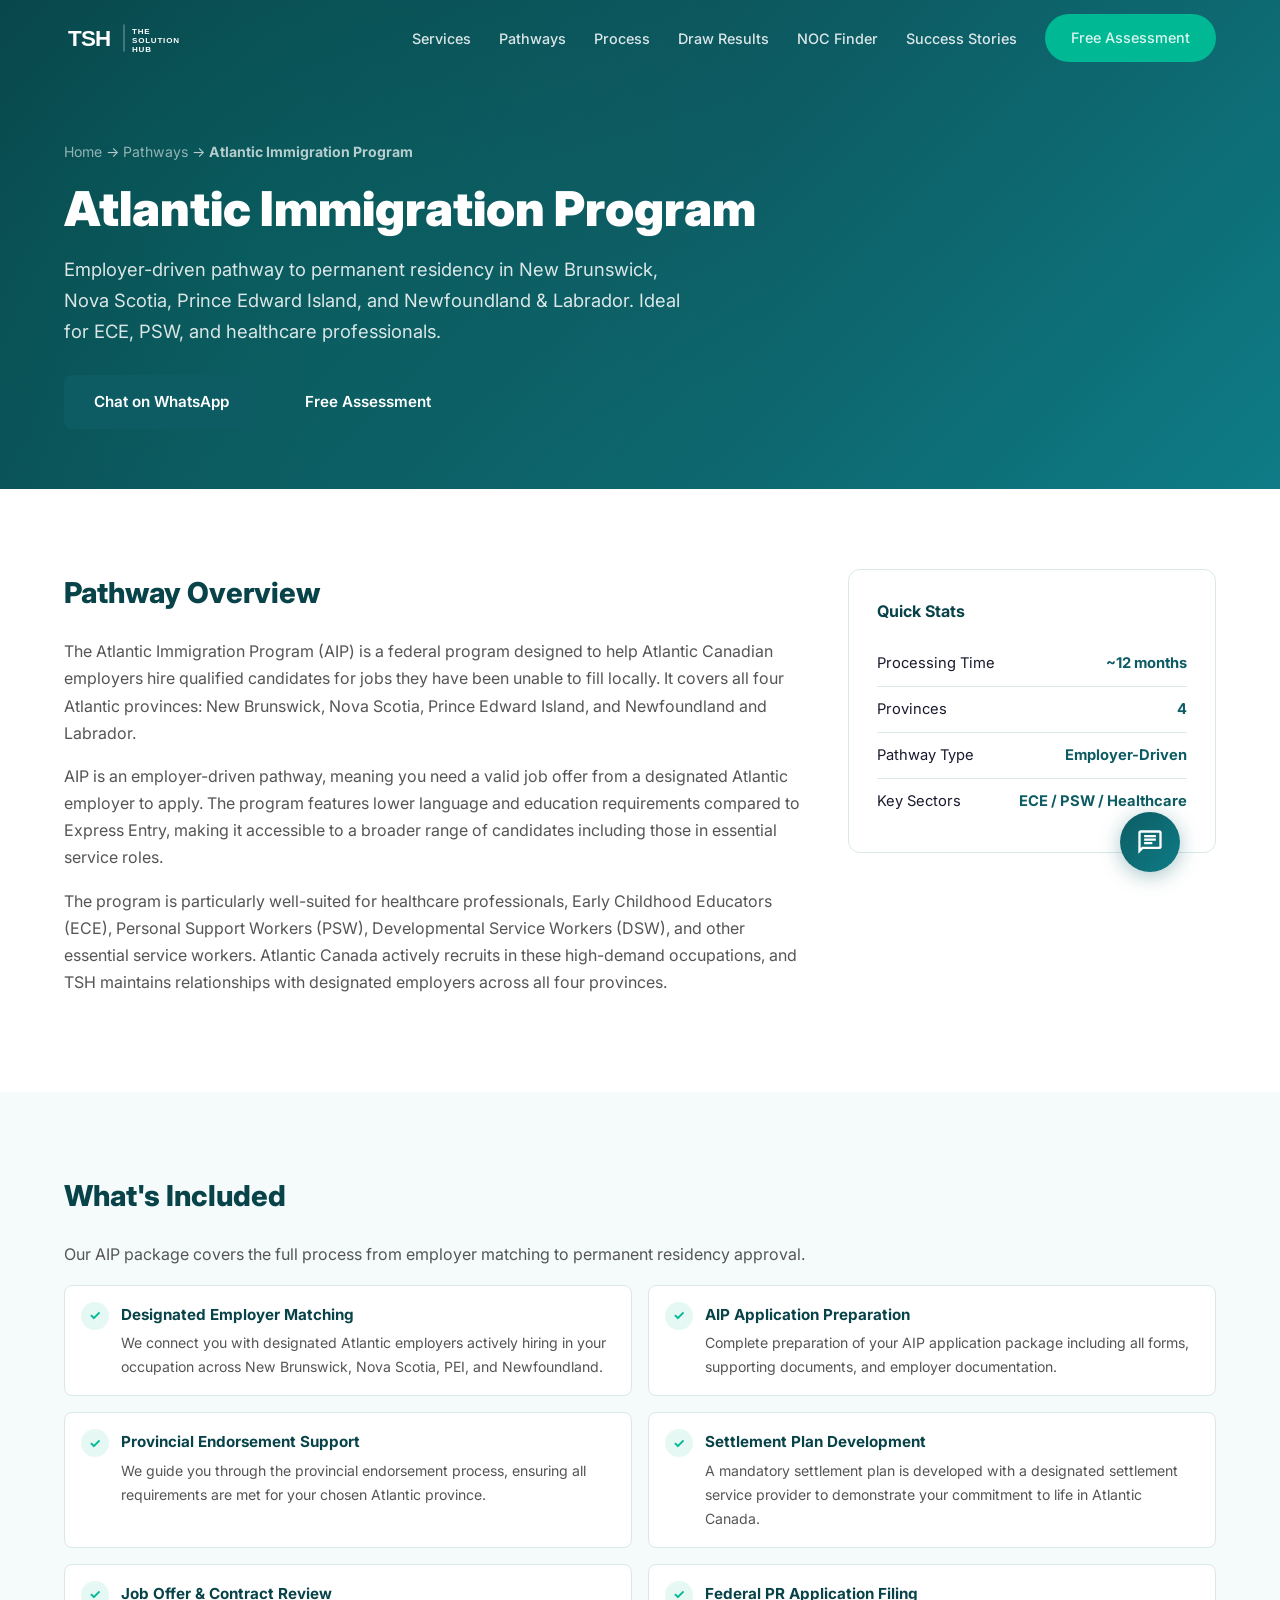
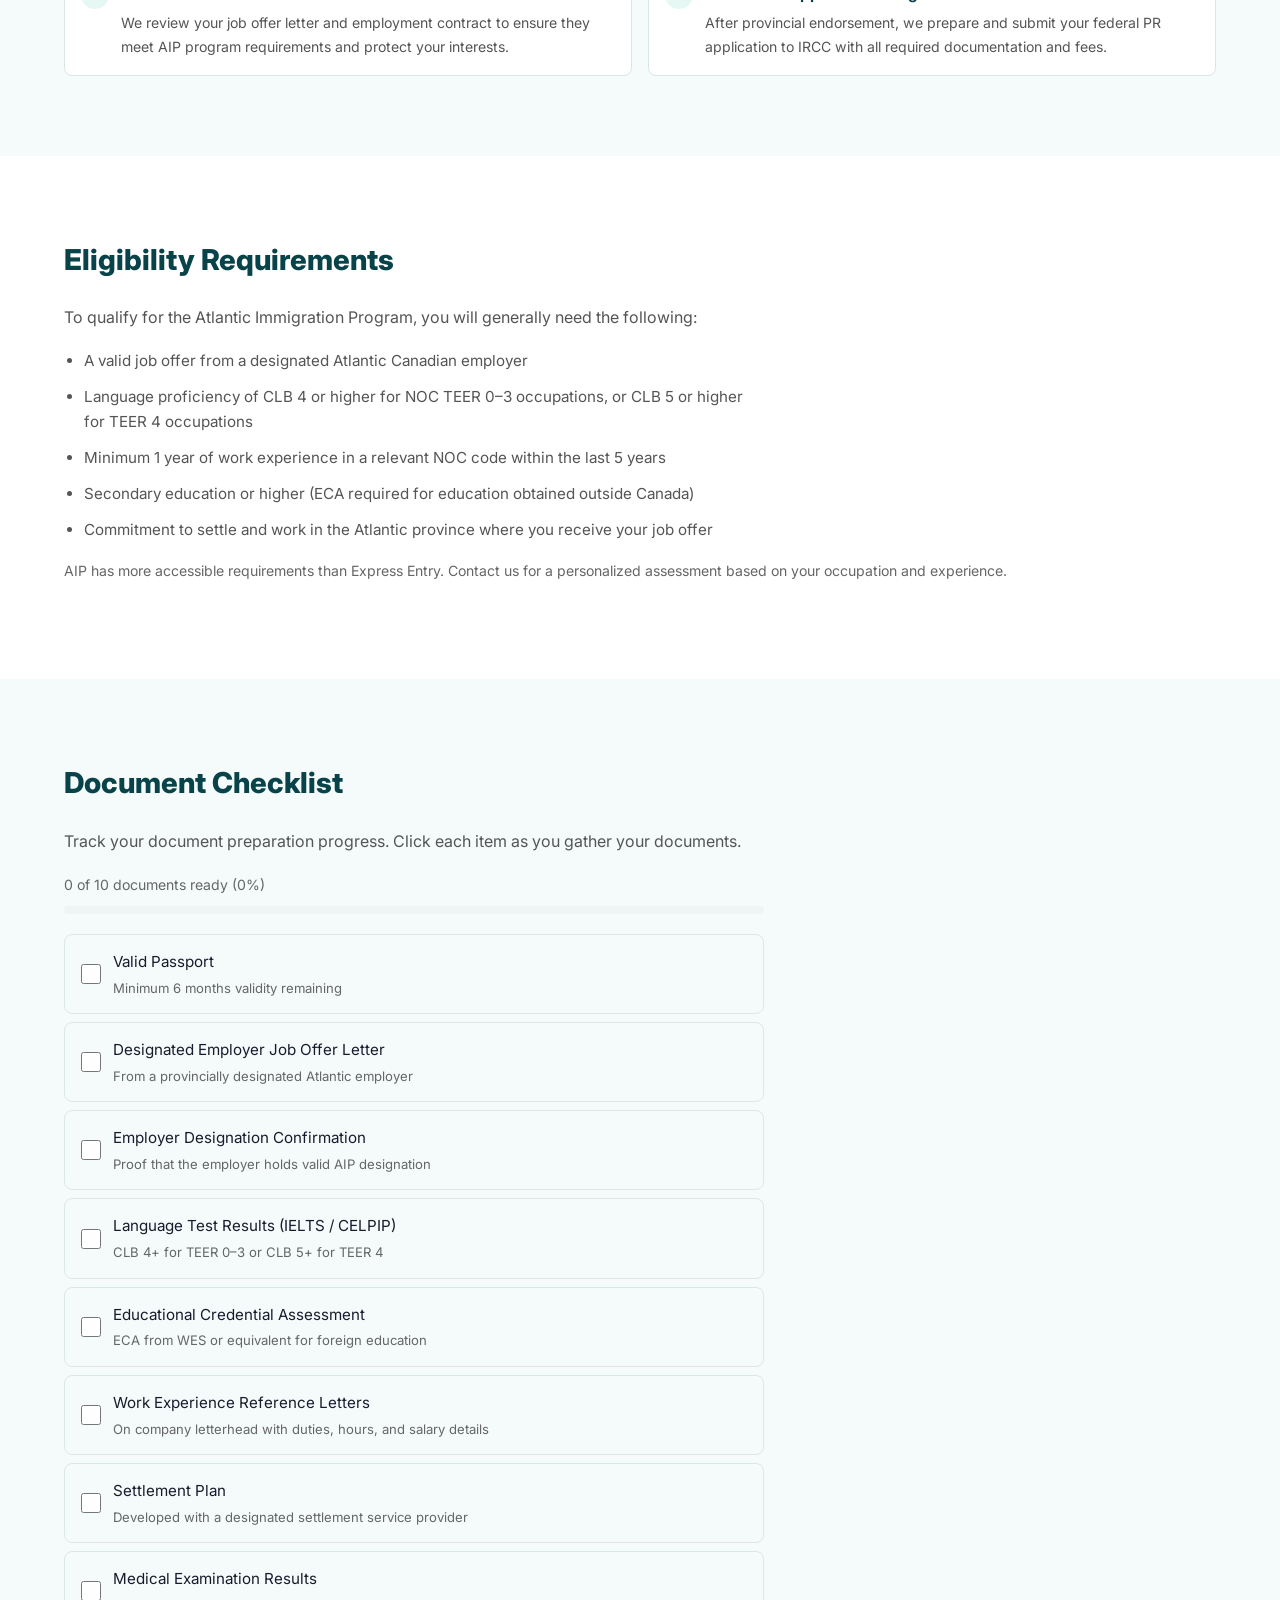
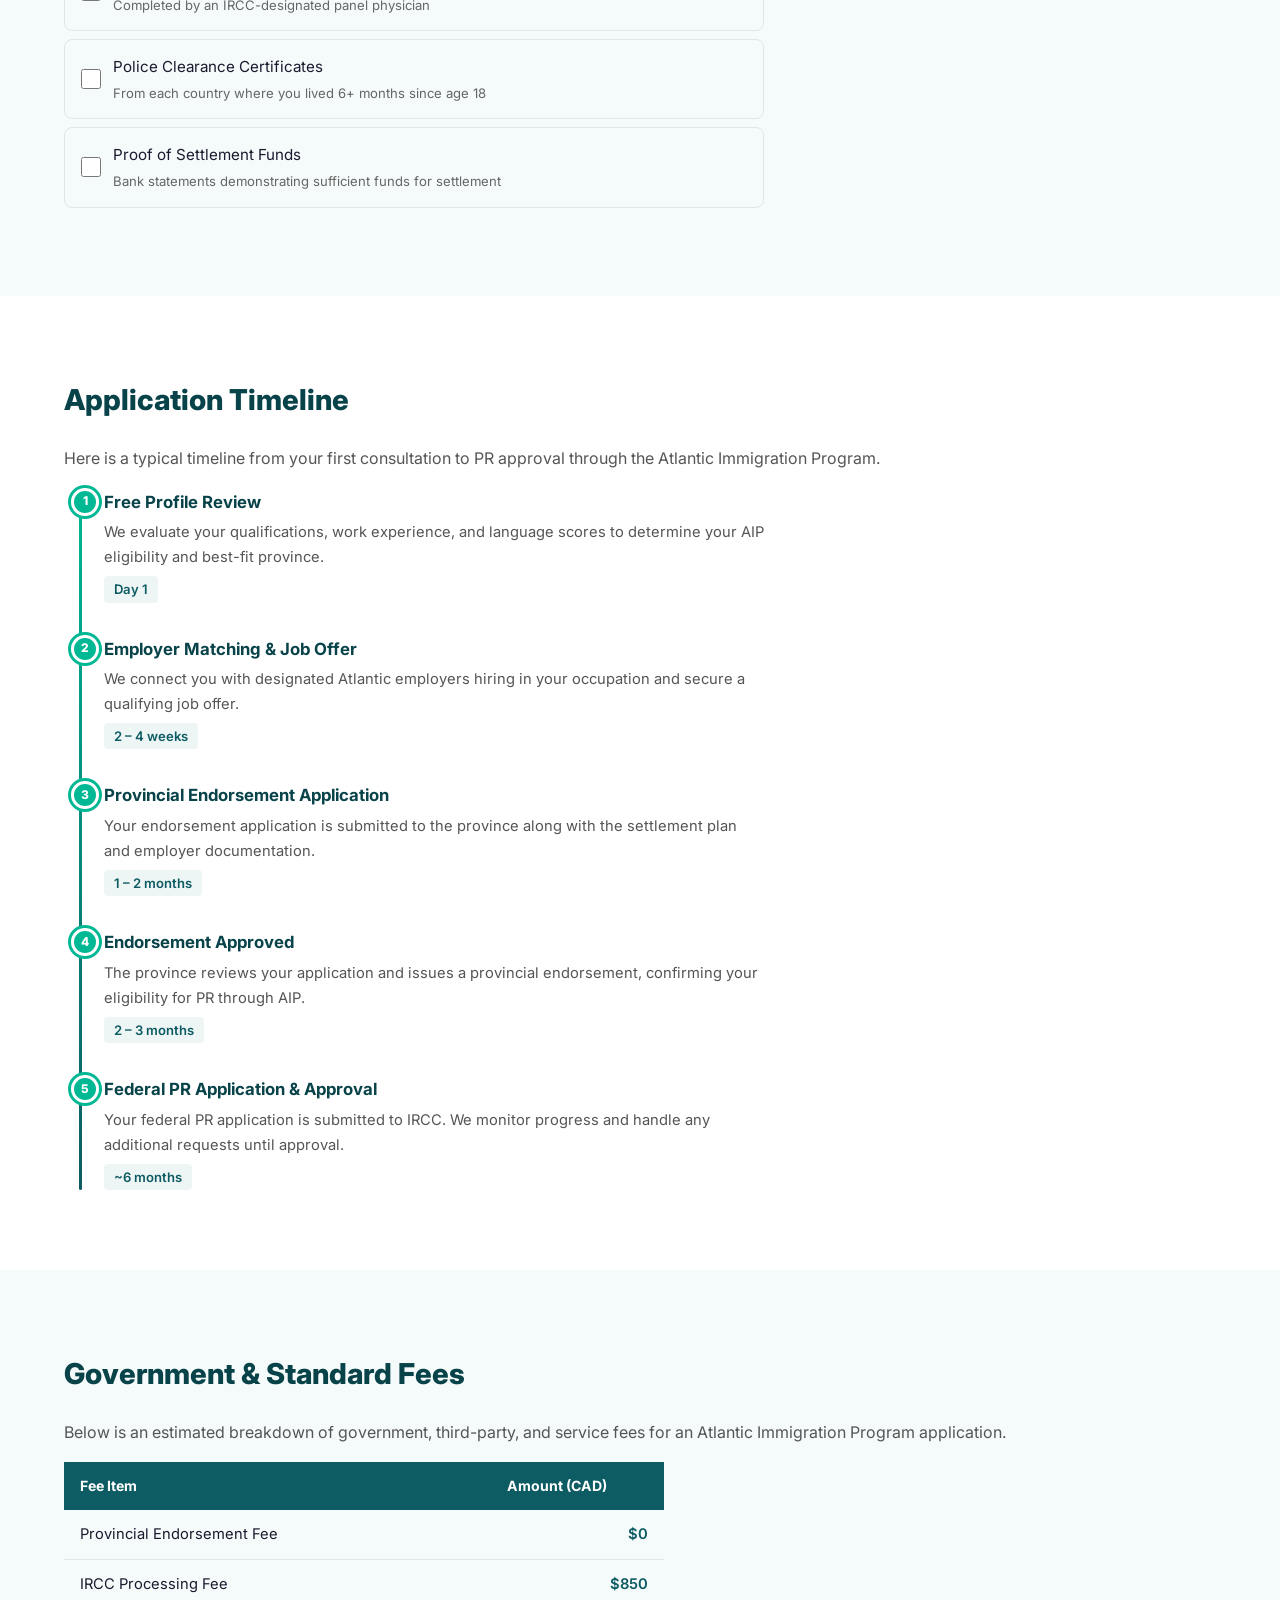
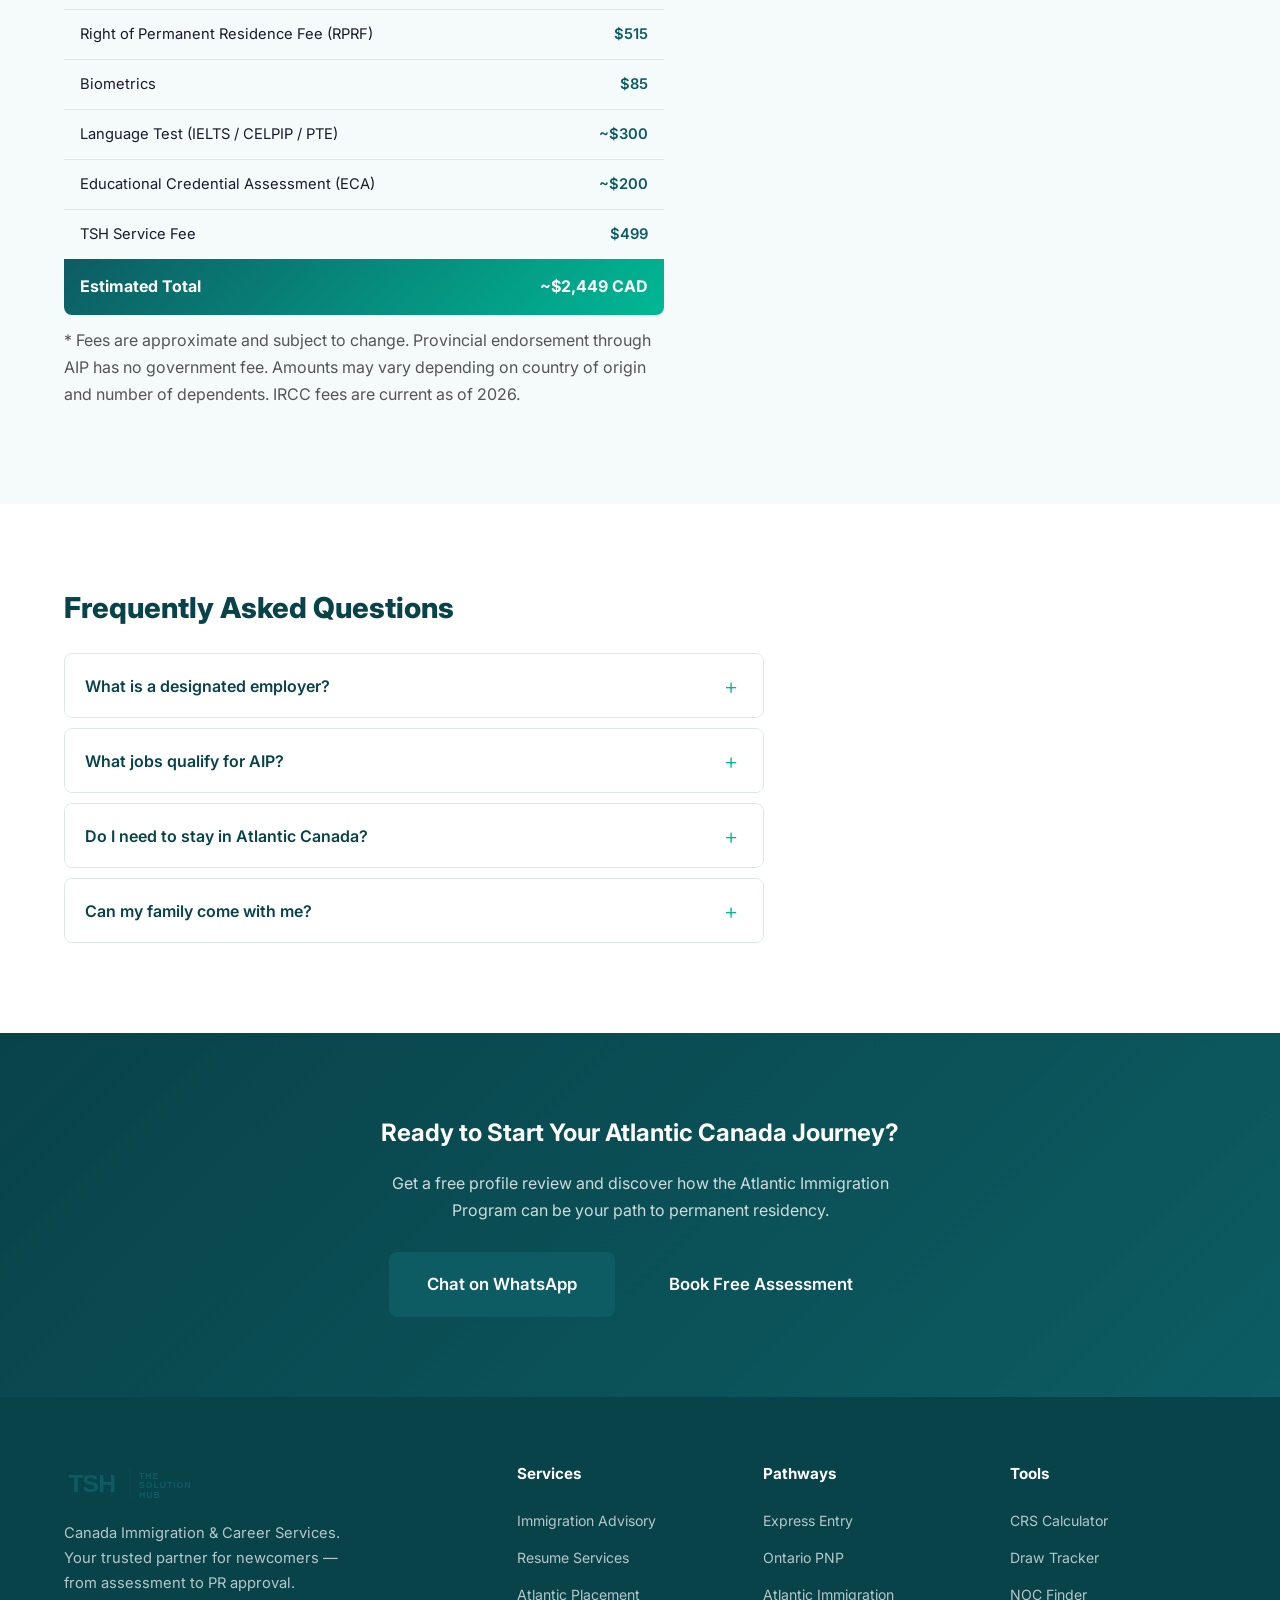
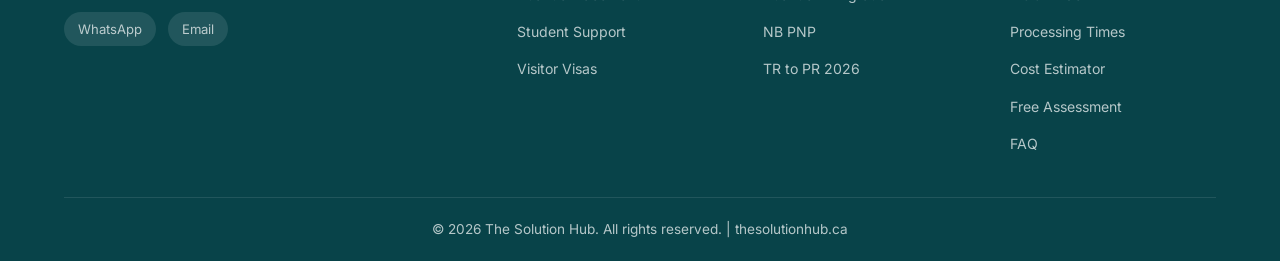
==== commit bc0d21cf: "Fix 24 bugs across the entire codebase Critical fixes: - Fix mobile menu toggle class mismatch (acti" ====
--- a/pathways/atlantic-immigration.html
+++ b/pathways/atlantic-immigration.html
@@ -4,6 +4,7 @@
   <meta charset="UTF-8">
   <meta name="viewport" content="width=device-width, initial-scale=1.0">
   <title>Atlantic Immigration Program — The Solution Hub</title>
+  <link rel="icon" href="../images/logo.svg" type="image/svg+xml">
   <meta name="description" content="Employer-driven pathway to permanent residency in New Brunswick, Nova Scotia, Prince Edward Island, and Newfoundland & Labrador. Ideal for ECE, PSW, and healthcare professionals.">
   <link rel="stylesheet" href="../style.css">
   <link rel="stylesheet" href="../services/service.css">
@@ -46,7 +47,7 @@
       <h1>Atlantic Immigration Program</h1>
       <p>Employer-driven pathway to permanent residency in New Brunswick, Nova Scotia, Prince Edward Island, and Newfoundland &amp; Labrador. Ideal for ECE, PSW, and healthcare professionals.</p>
       <div class="service-hero-actions">
-        <a href="https://wa.me/14374272470?text=Hi%2C%20I%27m%20interested%20in%20the%20Atlantic%20Immigration%20Program." target="_blank" class="btn btn-accent">Chat on WhatsApp</a>
+        <a href="https://wa.me/14374272470?text=Hi%2C%20I%27m%20interested%20in%20the%20Atlantic%20Immigration%20Program." target="_blank" rel="noopener noreferrer" class="btn btn-accent">Chat on WhatsApp</a>
         <a href="../index.html#assessment" class="btn btn-outline-light">Free Assessment</a>
       </div>
     </div>
@@ -330,14 +331,14 @@
       <h2>Ready to Start Your Atlantic Canada Journey?</h2>
       <p>Get a free profile review and discover how the Atlantic Immigration Program can be your path to permanent residency.</p>
       <div class="svc-cta-actions">
-        <a href="https://wa.me/14374272470?text=Hi%2C%20I%27d%20like%20a%20free%20Atlantic%20Immigration%20Program%20assessment." target="_blank" class="btn btn-accent btn-lg">Chat on WhatsApp</a>
+        <a href="https://wa.me/14374272470?text=Hi%2C%20I%27d%20like%20a%20free%20Atlantic%20Immigration%20Program%20assessment." target="_blank" rel="noopener noreferrer" class="btn btn-accent btn-lg">Chat on WhatsApp</a>
         <a href="../index.html#assessment" class="btn btn-outline-light btn-lg">Book Free Assessment</a>
       </div>
     </div>
   </section>
 
   <!-- ========== WHATSAPP FLOATING BUTTON ========== -->
-  <a href="https://wa.me/14374272470?text=Hi%2C%20I%27d%20like%20to%20know%20more%20about%20the%20Atlantic%20Immigration%20Program." target="_blank" class="whatsapp-float" id="whatsappFloat" title="Chat with us on WhatsApp">
+  <a href="https://wa.me/14374272470?text=Hi%2C%20I%27d%20like%20to%20know%20more%20about%20the%20Atlantic%20Immigration%20Program." target="_blank" rel="noopener noreferrer" class="whatsapp-float" id="whatsappFloat" title="Chat with us on WhatsApp">
     <svg viewBox="0 0 32 32" width="28" height="28" fill="#fff"><path d="M16.004 0h-.008C7.174 0 0 7.176 0 16c0 3.5 1.128 6.744 3.046 9.378L1.054 31.29l6.118-1.962A15.92 15.92 0 0 0 16.004 32C24.826 32 32 24.822 32 16S24.826 0 16.004 0zm9.336 22.594c-.39 1.1-1.932 2.014-3.18 2.28-.854.18-1.968.324-5.72-1.23-4.804-1.988-7.896-6.862-8.136-7.18-.228-.318-1.932-2.574-1.932-4.908s1.224-3.486 1.656-3.96c.432-.474.942-.594 1.254-.594.312 0 .624.002.894.016.288.016.672-.108 1.05.804.39.936 1.326 3.27 1.44 3.51.114.24.192.516.036.834-.156.318-.234.516-.468.792s-.492.618-.702.828c-.234.234-.48.486-.204.954.276.468 1.224 2.016 2.628 3.264 1.806 1.602 3.33 2.1 3.798 2.334.468.234.744.198 1.014-.12.276-.318 1.17-1.362 1.482-1.836.312-.468.624-.39 1.056-.234.432.156 2.76 1.302 3.228 1.536.468.234.78.354.894.546.114.192.114 1.11-.276 2.178z"/></svg>
     <span class="whatsapp-tooltip">Chat with us</span>
   </a>
@@ -352,7 +353,7 @@
           </a>
           <p>Canada Immigration &amp; Career Services. Your trusted partner for newcomers — from assessment to PR approval.</p>
           <div class="footer-social">
-            <a href="https://wa.me/14374272470" target="_blank" title="WhatsApp">WhatsApp</a>
+            <a href="https://wa.me/14374272470" target="_blank" rel="noopener noreferrer" title="WhatsApp">WhatsApp</a>
             <a href="mailto:Info@thesolutionhub.ca" title="Email">Email</a>
           </div>
         </div>
--- a/style.css
+++ b/style.css
@@ -8,7 +8,7 @@
   --accent-dark: #009b7d;
   --text: #1a1a2e;
   --text-light: #555;
-  --text-muted: #888;
+  --text-muted: #666;
   --bg: #ffffff;
   --bg-light: #f5fafa;
   --bg-alt: #eef5f5;
@@ -75,7 +75,7 @@
 
 /* ===== Navbar ===== */
 .navbar { position: fixed; top: 0; left: 0; right: 0; z-index: 1000; padding: 14px 0; transition: var(--transition); background: transparent; }
-.navbar.scrolled { background: rgba(13,92,99,0.95); backdrop-filter: blur(12px); padding: 8px 0; box-shadow: 0 2px 20px rgba(0,0,0,0.15); }
+.navbar.scrolled { background: rgba(13,92,99,0.95); -webkit-backdrop-filter: blur(12px); backdrop-filter: blur(12px); padding: 8px 0; box-shadow: 0 2px 20px rgba(0,0,0,0.15); }
 .nav-container { display: flex; align-items: center; justify-content: space-between; }
 .logo { display: flex; align-items: center; gap: 8px; }
 .logo-img { height: 40px; width: auto; }
@@ -94,7 +94,7 @@
 .hero-bg::before { content: ''; position: absolute; inset: 0; background: radial-gradient(circle at 20% 50%, rgba(0,184,148,0.12) 0%, transparent 50%), radial-gradient(circle at 80% 20%, rgba(0,184,148,0.08) 0%, transparent 40%); }
 .hero-bg::after { content: ''; position: absolute; bottom: -2px; left: 0; right: 0; height: 80px; background: linear-gradient(to top, var(--bg), transparent); }
 .hero-content { position: relative; z-index: 1; text-align: center; color: var(--white); }
-.hero-badge { display: inline-block; background: rgba(255,255,255,0.1); backdrop-filter: blur(8px); padding: 8px 20px; border-radius: 50px; font-size: 0.9rem; font-weight: 500; margin-bottom: 24px; border: 1px solid rgba(255,255,255,0.15); }
+.hero-badge { display: inline-block; background: rgba(255,255,255,0.1); -webkit-backdrop-filter: blur(8px); backdrop-filter: blur(8px); padding: 8px 20px; border-radius: 50px; font-size: 0.9rem; font-weight: 500; margin-bottom: 24px; border: 1px solid rgba(255,255,255,0.15); }
 .hero h1 { font-size: clamp(2.5rem, 5.5vw, 3.75rem); font-weight: 900; line-height: 1.15; max-width: 800px; margin: 0 auto 24px; }
 .hero h1 .text-gradient { background: linear-gradient(135deg, var(--accent-light), #55efc4); -webkit-background-clip: text; -webkit-text-fill-color: transparent; background-clip: text; }
 .hero-subtitle { font-size: 1.15rem; opacity: 0.85; max-width: 660px; margin: 0 auto 36px; line-height: 1.7; }
@@ -102,7 +102,7 @@
 
 /* Pathway Cards */
 .pathway-cards { display: grid; grid-template-columns: repeat(4, 1fr); gap: 16px; margin-bottom: 32px; }
-.pathway-card { background: rgba(255,255,255,0.08); backdrop-filter: blur(8px); border: 1px solid rgba(255,255,255,0.12); border-radius: var(--radius-sm); padding: 16px; text-align: left; transition: var(--transition); }
+.pathway-card { background: rgba(255,255,255,0.08); -webkit-backdrop-filter: blur(8px); backdrop-filter: blur(8px); border: 1px solid rgba(255,255,255,0.12); border-radius: var(--radius-sm); padding: 16px; text-align: left; transition: var(--transition); }
 .pathway-card:hover { background: rgba(255,255,255,0.14); transform: translateY(-2px); }
 .pathway-card strong { display: block; font-size: 0.95rem; margin-bottom: 2px; }
 .pw-desc { font-size: 0.82rem; opacity: 0.7; }
@@ -135,14 +135,16 @@
 .service-features { display: flex; flex-direction: column; gap: 5px; }
 .service-features li { font-size: 0.85rem; color: var(--text-light); padding-left: 20px; position: relative; }
 .service-features li::before { content: '✓'; position: absolute; left: 0; color: var(--accent); font-weight: 700; }
-.service-link { display: block; text-decoration: none; color: inherit; cursor: pointer; }
-.service-link:hover { transform: translateY(-6px); box-shadow: var(--shadow-lg); border-color: var(--accent); }
+.service-link { display: block; text-decoration: none; color: inherit; cursor: pointer; transition: var(--transition); }
+.service-link:hover { transform: translateY(-6px); box-shadow: var(--shadow-lg); }
+.service-link:hover .service-card { transform: none; box-shadow: none; }
 .learn-more { display: inline-block; margin-top: 14px; font-size: 0.9rem; font-weight: 700; color: var(--accent); transition: var(--transition); }
 .service-link:hover .learn-more { color: var(--primary); transform: translateX(4px); }
 
 /* Pathway Links */
-.pathway-link { display: block; text-decoration: none; color: inherit; cursor: pointer; }
-.pathway-link:hover { transform: translateY(-6px); box-shadow: var(--shadow-lg); border-color: var(--accent); }
+.pathway-link { display: block; text-decoration: none; color: inherit; cursor: pointer; transition: var(--transition); }
+.pathway-link:hover { transform: translateY(-6px); box-shadow: var(--shadow-lg); }
+.pathway-link:hover .pathway-box { transform: none; box-shadow: none; }
 .pathway-link:hover .learn-more { color: var(--primary); transform: translateX(4px); }
 
 /* ===== Pathways ===== */
@@ -389,6 +391,16 @@
   opacity: 1;
   transform: translateY(0);
 }
+@media (hover: none) {
+  .draw-card::after {
+    opacity: 1;
+    transform: translateY(0);
+    position: relative;
+    display: block;
+    border-radius: 0;
+    margin-top: 12px;
+  }
+}
 
 .draw-view-all {
   text-align: center;
@@ -459,7 +471,7 @@
 .noc-card-title-row h4 { color: var(--primary-dark); font-size: 1.08rem; margin: 0; }
 .noc-badges { display: flex; gap: 6px; flex-wrap: wrap; }
 .noc-code-badge { background: var(--primary); color: var(--white); padding: 3px 10px; border-radius: 4px; font-size: 0.78rem; font-weight: 700; white-space: nowrap; }
-.noc-teer-badge { padding: 3px 10px; border-radius: 4px; font-size: 0.78rem; font-weight: 700; }
+.noc-teer-badge { display: inline-block; padding: 3px 10px; border-radius: 4px; font-size: 0.78rem; font-weight: 700; min-width: 65px; text-align: center; }
 .noc-cat-badge { background: var(--bg-alt); color: var(--text-light); padding: 3px 10px; border-radius: 4px; font-size: 0.78rem; font-weight: 600; }
 .noc-wage-badge { background: linear-gradient(135deg, rgba(0,184,148,0.12), rgba(0,184,148,0.06)); color: var(--accent-dark); padding: 3px 10px; border-radius: 4px; font-size: 0.78rem; font-weight: 700; white-space: nowrap; }
 .noc-elig-row { display: flex; align-items: center; gap: 10px; margin-top: 6px; }
@@ -505,7 +517,7 @@
 .testimonials-grid { display: grid; grid-template-columns: repeat(3, 1fr); gap: 24px; }
 .testimonial-card { background: var(--white); border: 1px solid var(--border); border-radius: var(--radius); padding: 32px; text-align: left; transition: var(--transition); }
 .testimonial-card:hover { box-shadow: var(--shadow-md); transform: translateY(-4px); }
-.stars { color: #f9a825; font-size: 1.2rem; margin-bottom: 16px; letter-spacing: 2px; }
+.stars { color: #e08600; font-size: 1.2rem; margin-bottom: 16px; letter-spacing: 2px; }
 .testimonial-text { font-size: 0.95rem; color: var(--text-light); line-height: 1.7; margin-bottom: 20px; font-style: italic; }
 .testimonial-author { display: flex; align-items: center; gap: 12px; }
 .author-avatar { width: 44px; height: 44px; background: linear-gradient(135deg, var(--primary), var(--accent)); border-radius: 50%; display: flex; align-items: center; justify-content: center; color: var(--white); font-weight: 700; font-size: 0.85rem; flex-shrink: 0; }
@@ -649,11 +661,11 @@
 .faq-icon { font-size: 1.4rem; font-weight: 300; color: var(--accent); transition: var(--transition); flex-shrink: 0; width: 24px; text-align: center; }
 .faq-item.open .faq-icon { transform: rotate(45deg); }
 .faq-answer { max-height: 0; overflow: hidden; transition: max-height 0.35s ease, padding 0.35s ease; }
-.faq-item.open .faq-answer { max-height: 300px; }
+.faq-item.open .faq-answer { max-height: 600px; }
 .faq-answer p { padding: 0 20px 18px; color: var(--text-light); font-size: 0.95rem; line-height: 1.7; }
 
 /* ===== WhatsApp Float ===== */
-.whatsapp-float { position: fixed; bottom: 28px; right: 28px; z-index: 999; width: 60px; height: 60px; background: #25d366; border-radius: 50%; display: flex; align-items: center; justify-content: center; box-shadow: 0 4px 20px rgba(37,211,102,0.4); transition: var(--transition); animation: whatsappPulse 2s infinite; }
+.whatsapp-float { position: fixed; bottom: 28px; right: 28px; z-index: 999; width: 60px; height: 60px; background: #25d366; border-radius: 50%; display: flex; align-items: center; justify-content: center; box-shadow: 0 4px 20px rgba(37,211,102,0.4); transition: var(--transition); animation: whatsappPulse 3s ease-in-out 3; will-change: box-shadow; }
 .whatsapp-float:hover { transform: scale(1.1); box-shadow: 0 6px 28px rgba(37,211,102,0.5); }
 .whatsapp-tooltip { position: absolute; right: 72px; background: var(--white); color: var(--text); padding: 8px 16px; border-radius: var(--radius-sm); font-size: 0.85rem; font-weight: 600; white-space: nowrap; box-shadow: var(--shadow-md); opacity: 0; pointer-events: none; transition: var(--transition); }
 .whatsapp-float:hover .whatsapp-tooltip { opacity: 1; }
@@ -665,7 +677,7 @@
 
 /* ===== Back to Top Button ===== */
 .back-to-top {
-  position: fixed; bottom: 100px; right: 28px; z-index: 998;
+  position: fixed; bottom: 28px; right: 172px; z-index: 998;
   width: 46px; height: 46px; border-radius: 50%;
   background: linear-gradient(135deg, var(--primary), var(--primary-light));
   color: var(--white); border: none; cursor: pointer;
--- a/chatbot/chatbot.css
+++ b/chatbot/chatbot.css
@@ -3,7 +3,7 @@
 .chatbot-bubble {
   position: fixed;
   bottom: 28px;
-  right: 28px;
+  right: 100px;
   width: 60px;
   height: 60px;
   border-radius: 50%;
@@ -126,6 +126,8 @@
   flex-direction: column;
   gap: 12px;
   background: #f5fafa;
+  scrollbar-width: thin;
+  scrollbar-color: #dce8e8 transparent;
 }
 .cb-messages::-webkit-scrollbar { width: 4px; }
 .cb-messages::-webkit-scrollbar-track { background: transparent; }
@@ -181,7 +183,7 @@
   width: 6px;
   height: 6px;
   border-radius: 50%;
-  background: #888;
+  background: #666;
   animation: cbTyping 1.4s infinite;
 }
 .cb-typing span:nth-child(2) { animation-delay: 0.2s; }
@@ -212,7 +214,7 @@
   background: #f5fafa;
 }
 .cb-input:focus { border-color: #0e7c86; }
-.cb-input::placeholder { color: #888; }
+.cb-input::placeholder { color: #666; }
 .cb-send {
   width: 40px;
   height: 40px;
@@ -234,17 +236,14 @@
 .cb-powered {
   text-align: center;
   padding: 6px;
-  font-size: 0.7rem;
-  color: #888;
+  font-size: 0.75rem;
+  color: #666;
   background: #fff;
   border-top: 1px solid #f0f0f0;
 }
 .cb-powered a { color: #0e7c86; text-decoration: none; }
 
-/* WhatsApp button shift when chatbot present */
-.whatsapp-float.cb-shifted {
-  bottom: 100px !important;
-}
+/* WhatsApp button shift when chatbot present — no longer needed since buttons are side by side */
 
 /* Quick replies */
 .cb-quick-replies {
@@ -275,7 +274,7 @@
 @media (max-width: 480px) {
   .chatbot-panel {
     width: calc(100vw - 24px);
-    height: calc(100vh - 140px);
+    height: calc(100dvh - 140px);
     bottom: 90px;
     right: 12px;
     border-radius: 12px;
@@ -284,9 +283,6 @@
     width: 54px;
     height: 54px;
     bottom: 20px;
-    right: 16px;
+    right: 80px;
   }
-  .whatsapp-float.cb-shifted {
-    bottom: 88px !important;
-  }
-}
+}
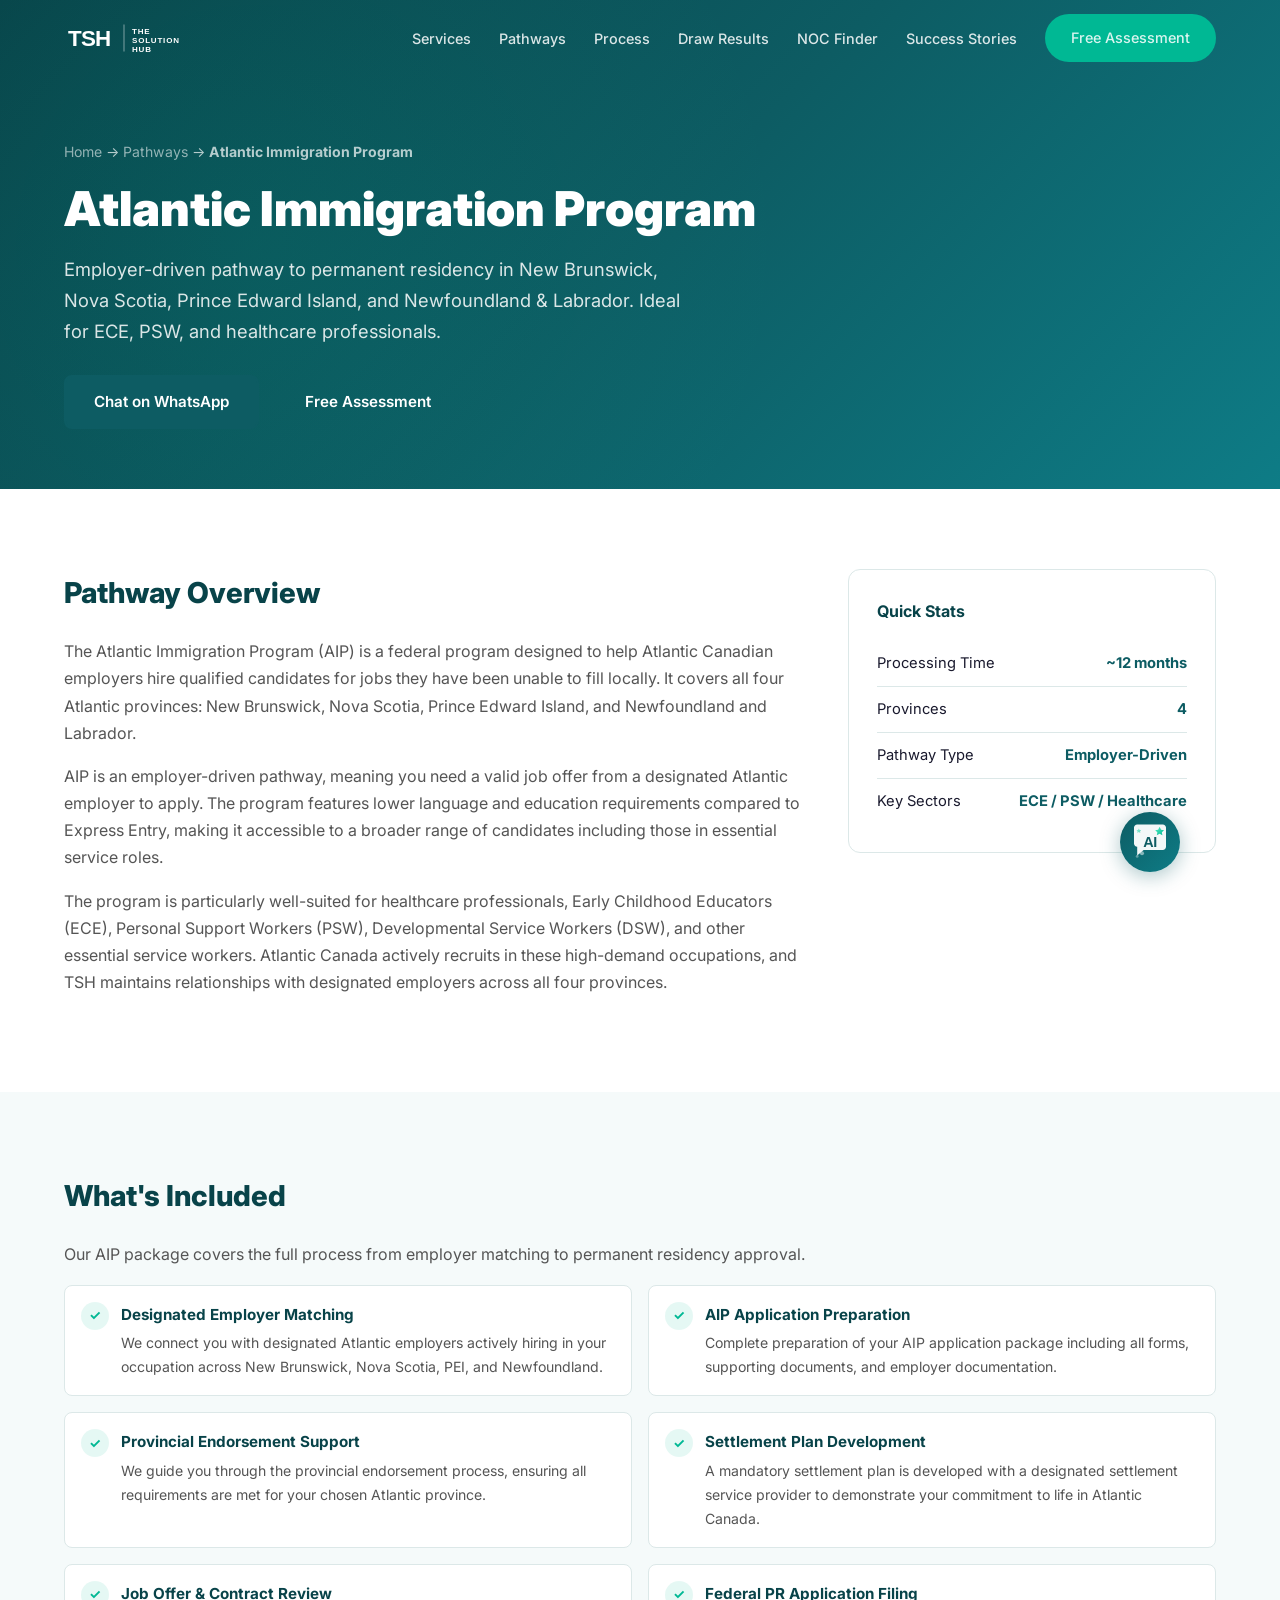
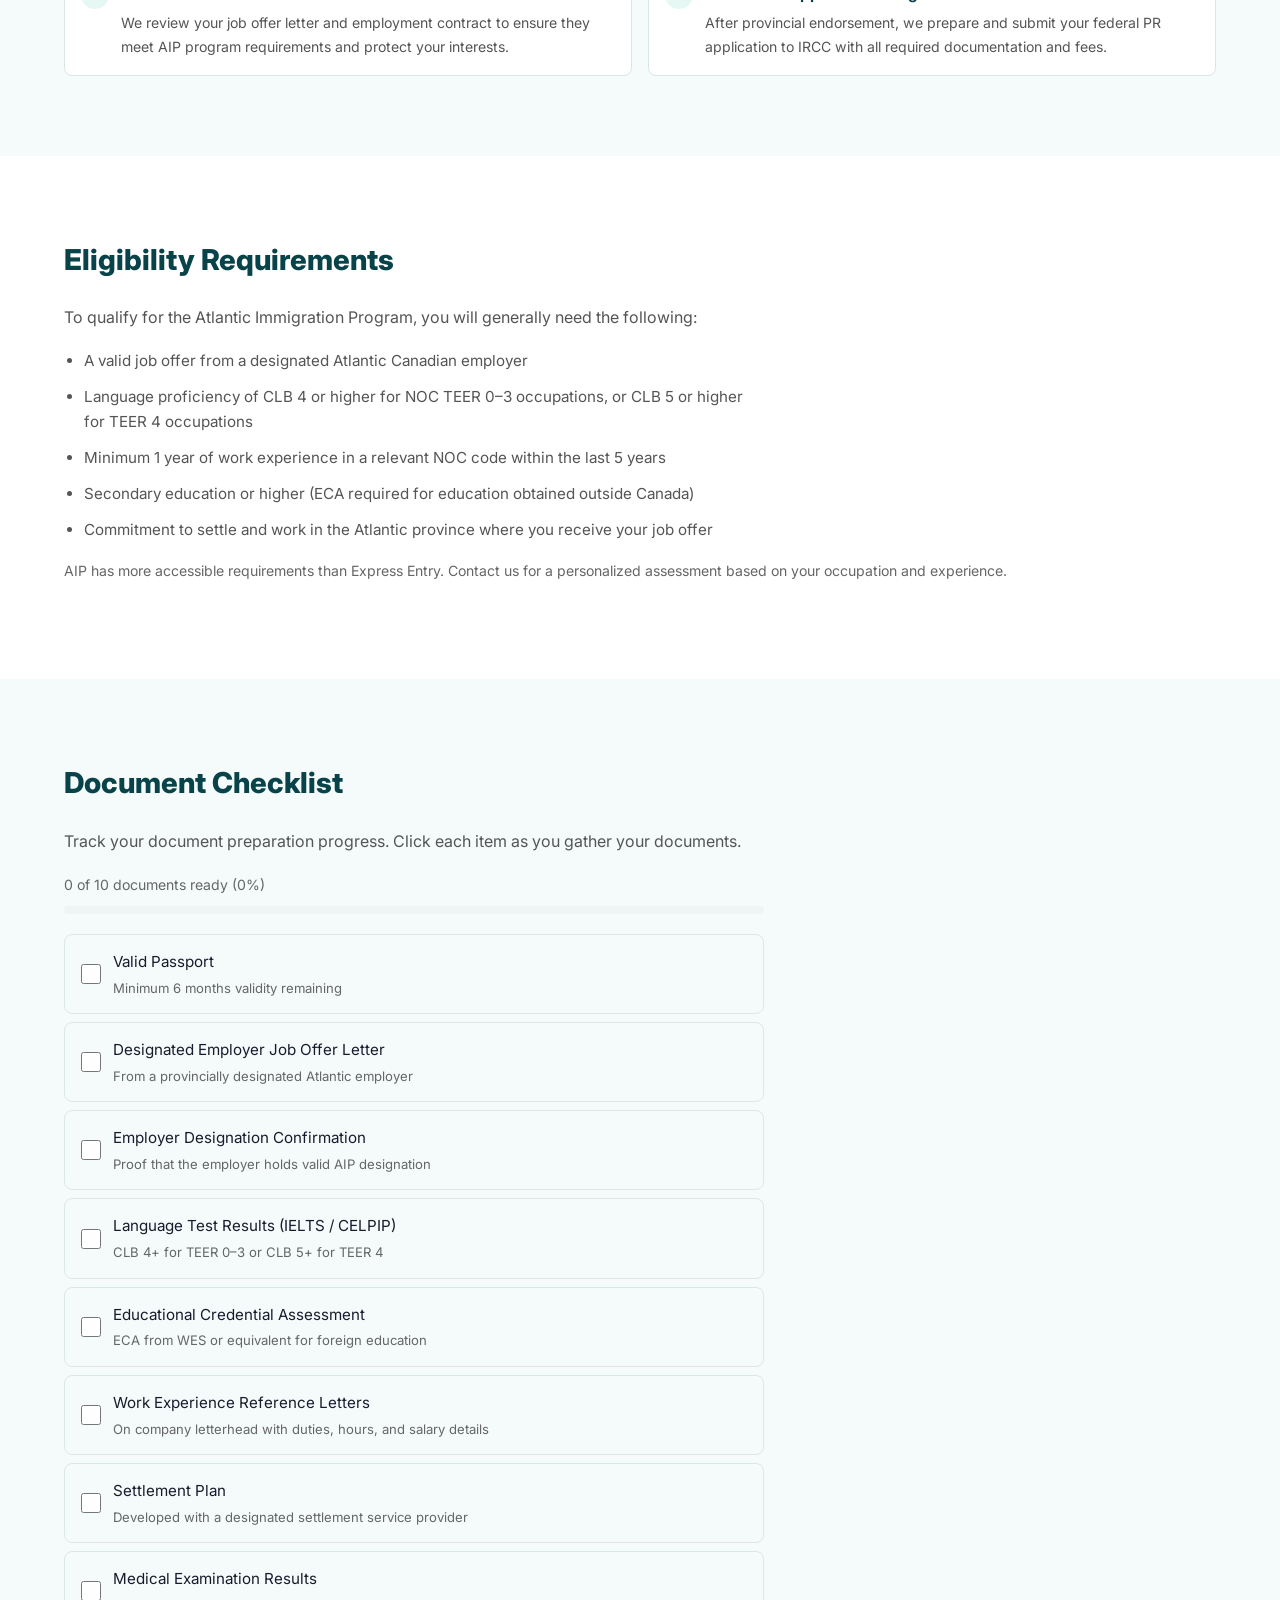
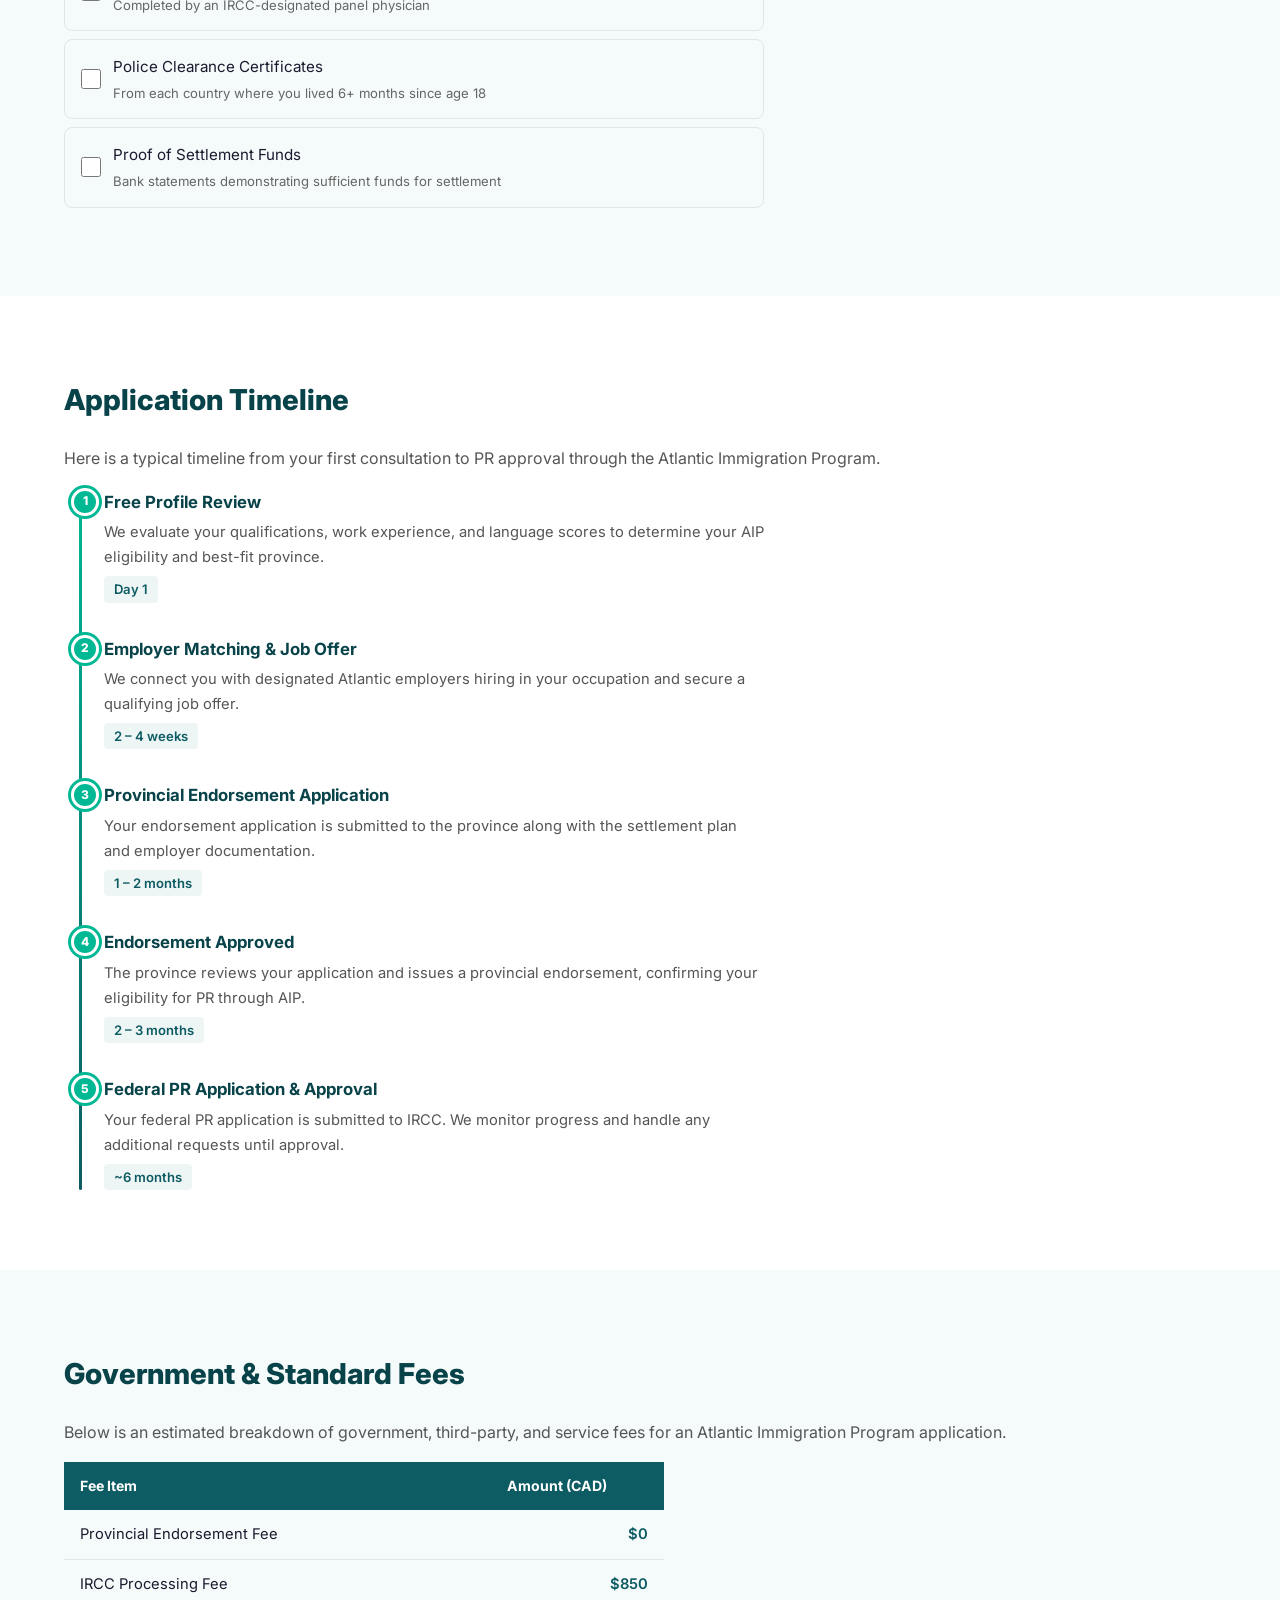
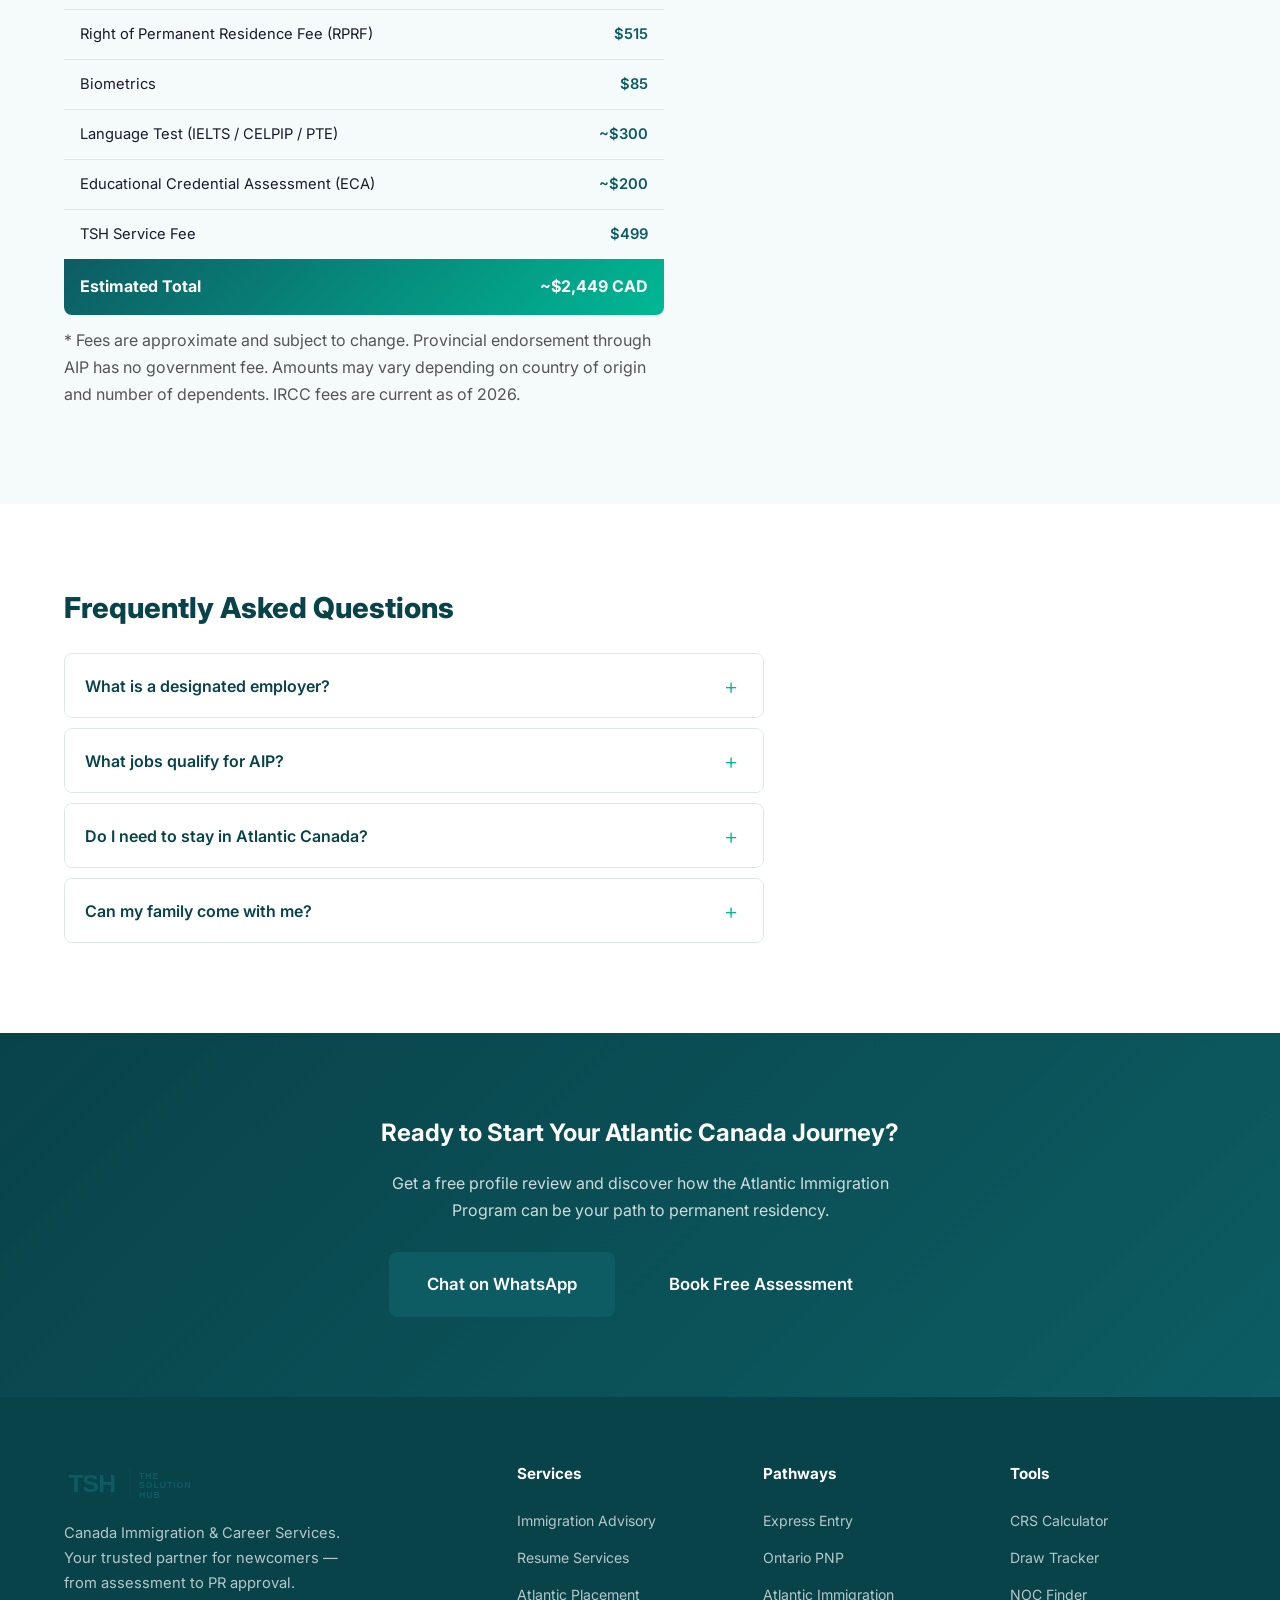
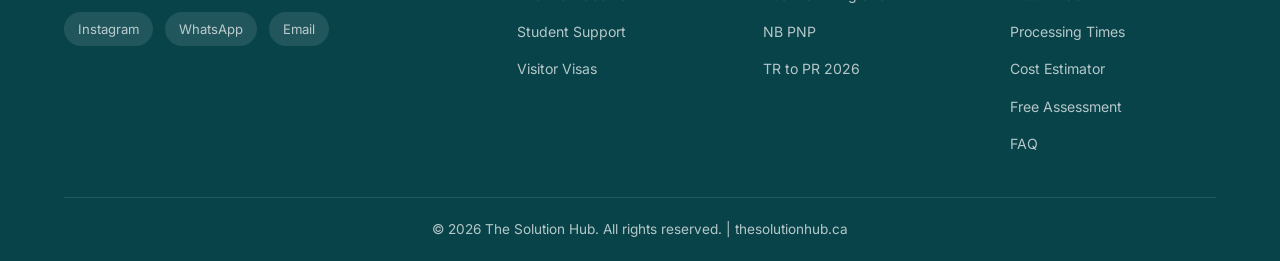
==== commit 21b42f73: "Add Instagram link to footer social section on all pages Co-Authored-By: Claude Opus 4.6 <noreply@an" ====
--- a/pathways/atlantic-immigration.html
+++ b/pathways/atlantic-immigration.html
@@ -353,6 +353,7 @@
           </a>
           <p>Canada Immigration &amp; Career Services. Your trusted partner for newcomers — from assessment to PR approval.</p>
           <div class="footer-social">
+            <a href="https://www.instagram.com/thesolutionhub_/" target="_blank" rel="noopener noreferrer" title="Instagram">Instagram</a>
             <a href="https://wa.me/14374272470" target="_blank" rel="noopener noreferrer" title="WhatsApp">WhatsApp</a>
             <a href="mailto:Info@thesolutionhub.ca" title="Email">Email</a>
           </div>
--- a/style.css
+++ b/style.css
@@ -677,7 +677,7 @@
 
 /* ===== Back to Top Button ===== */
 .back-to-top {
-  position: fixed; bottom: 28px; right: 172px; z-index: 998;
+  position: fixed; bottom: 100px; right: 28px; z-index: 998;
   width: 46px; height: 46px; border-radius: 50%;
   background: linear-gradient(135deg, var(--primary), var(--primary-light));
   color: var(--white); border: none; cursor: pointer;
--- a/chatbot/chatbot.css
+++ b/chatbot/chatbot.css
@@ -27,6 +27,12 @@
   height: 28px;
   fill: #fff;
   transition: transform 0.3s;
+}
+.cb-logo-img {
+  width: 48px;
+  height: 48px;
+  pointer-events: none;
+  border-radius: 50%;
 }
 .chatbot-bubble .cb-icon-close { display: none; }
 .chatbot-bubble.open .cb-icon-chat { display: none; }
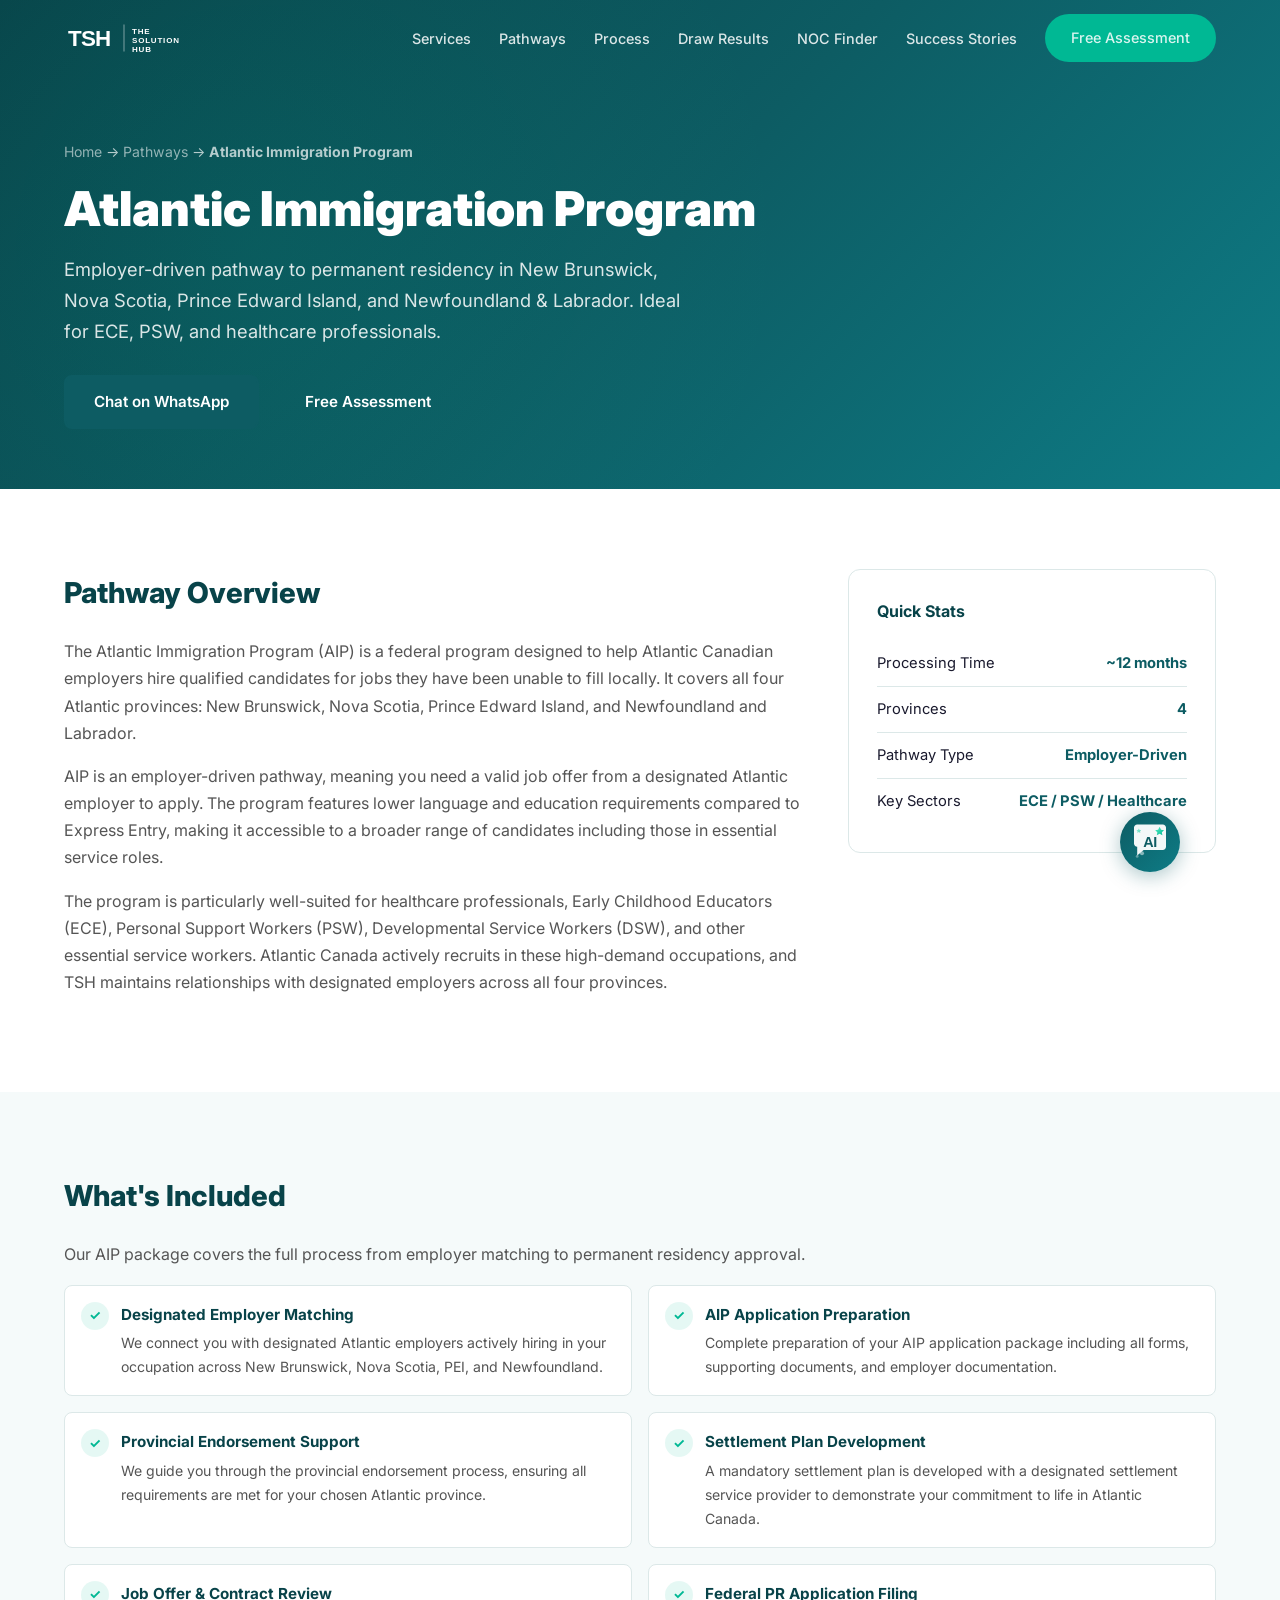
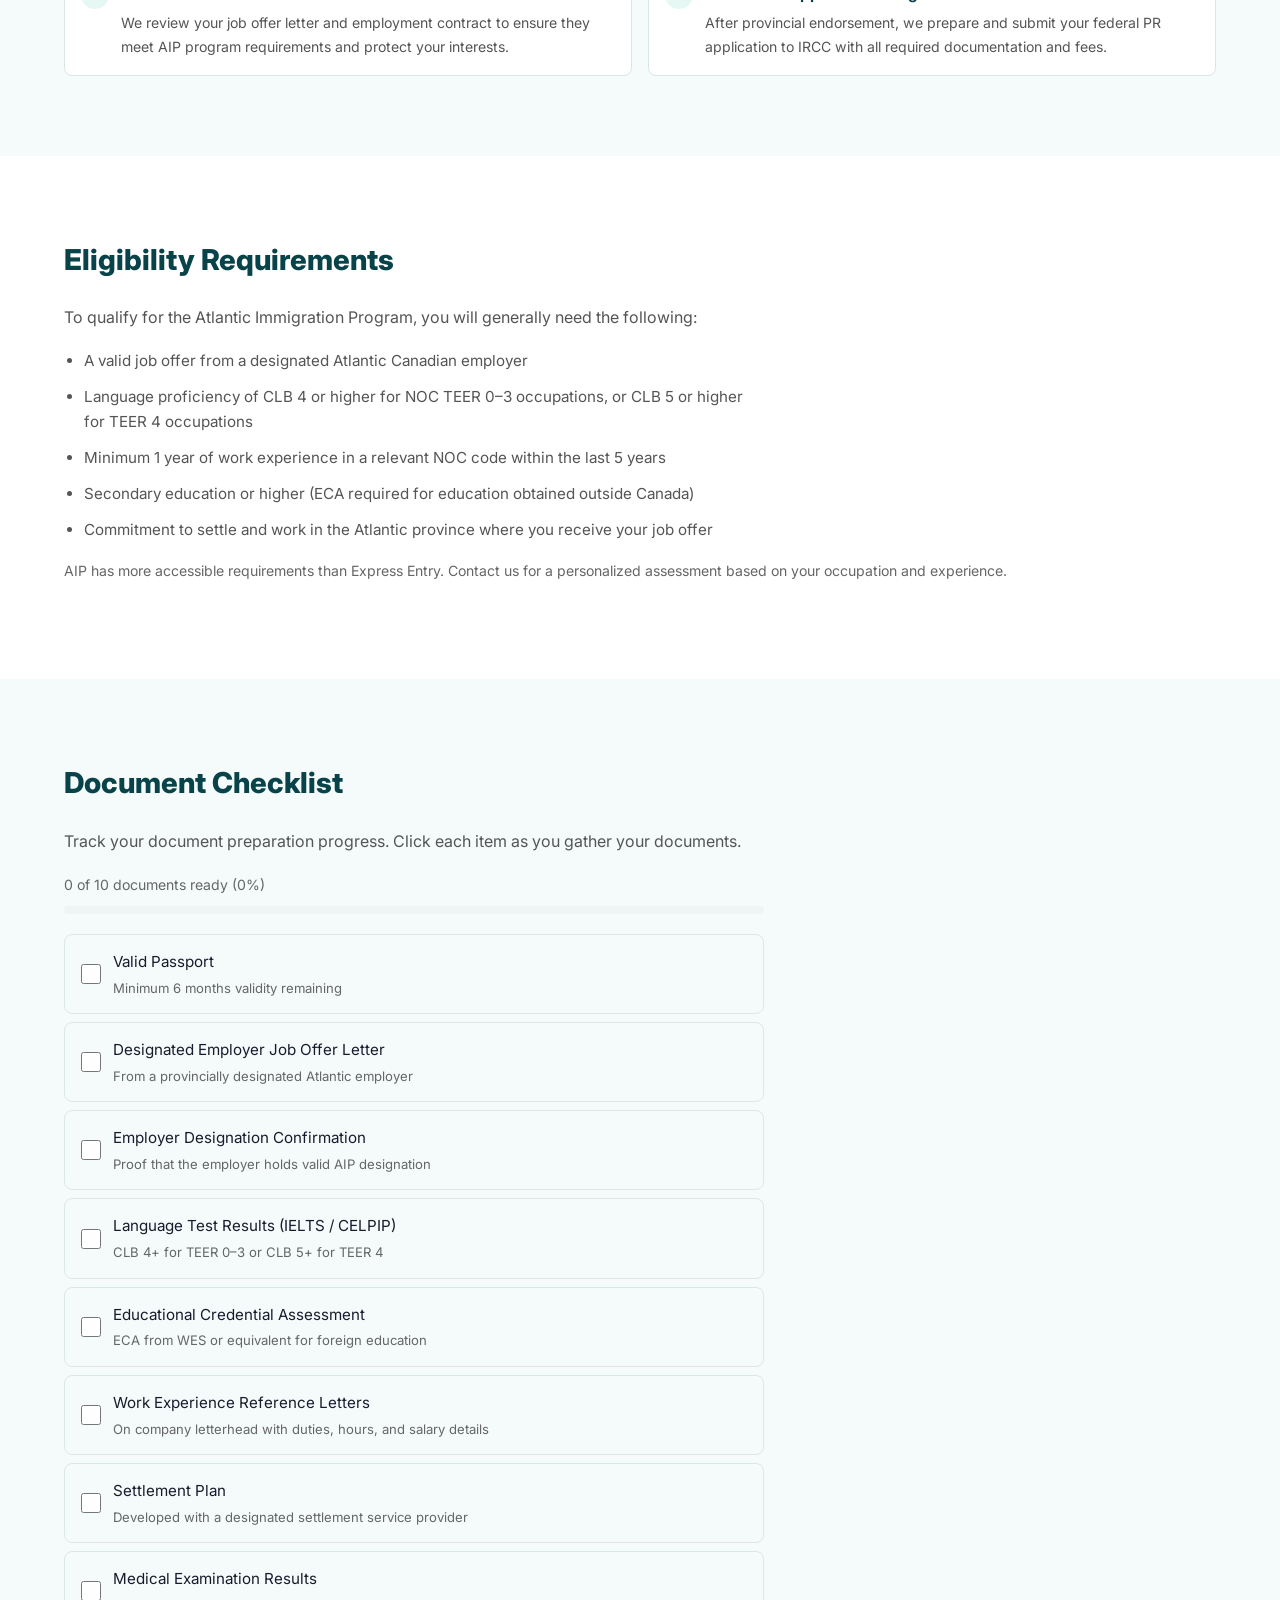
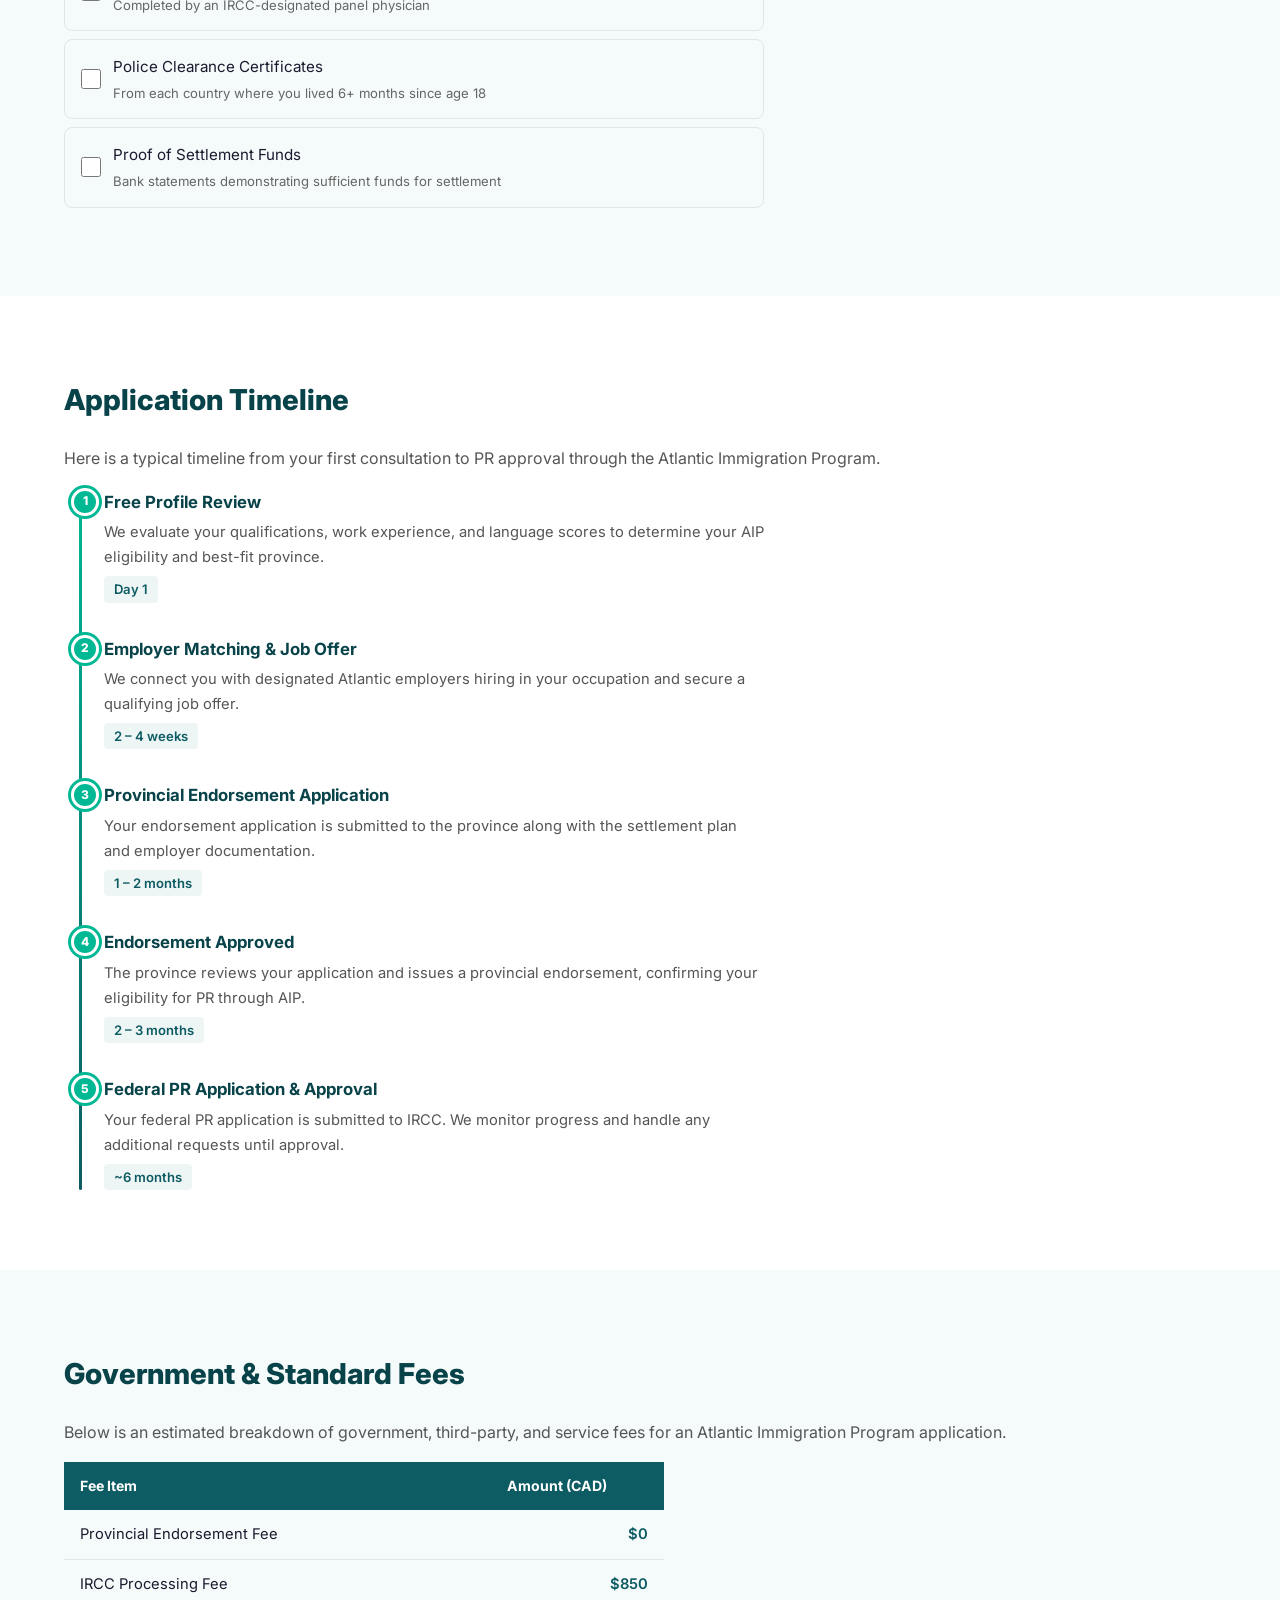
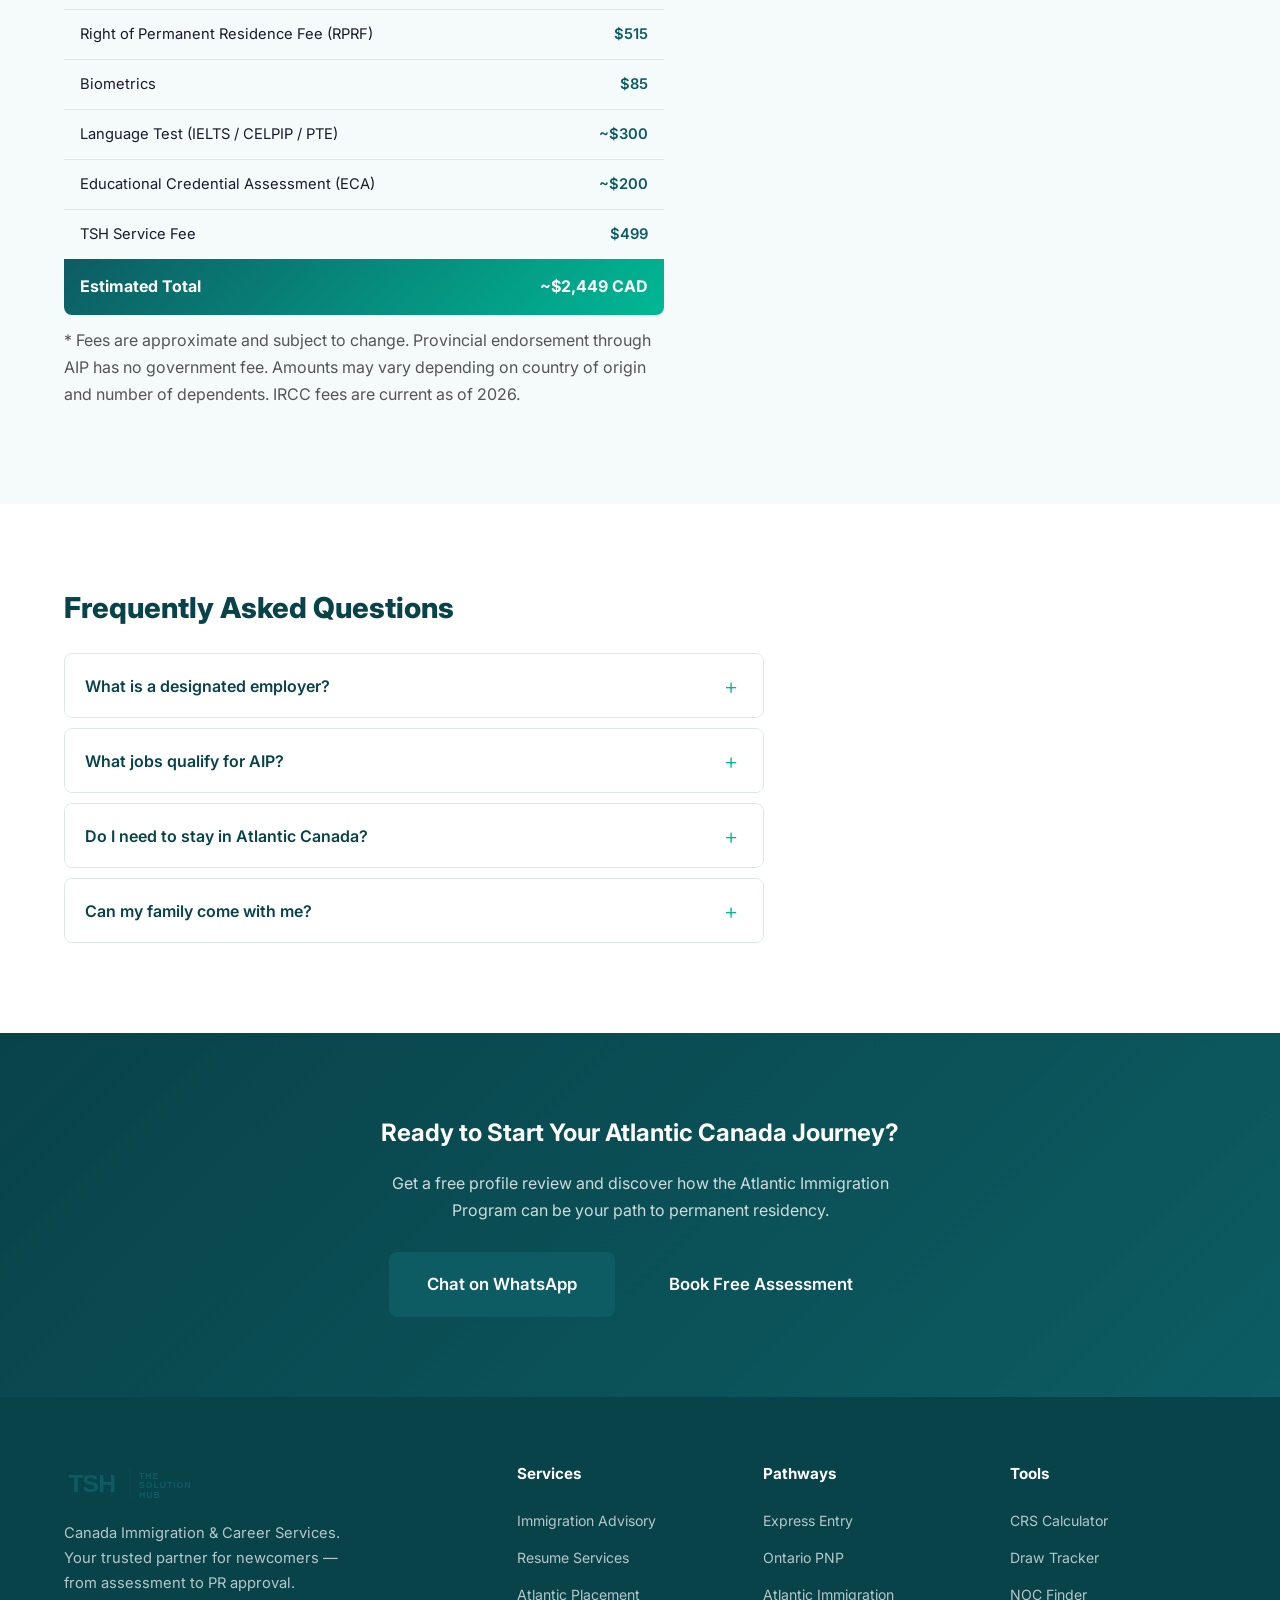
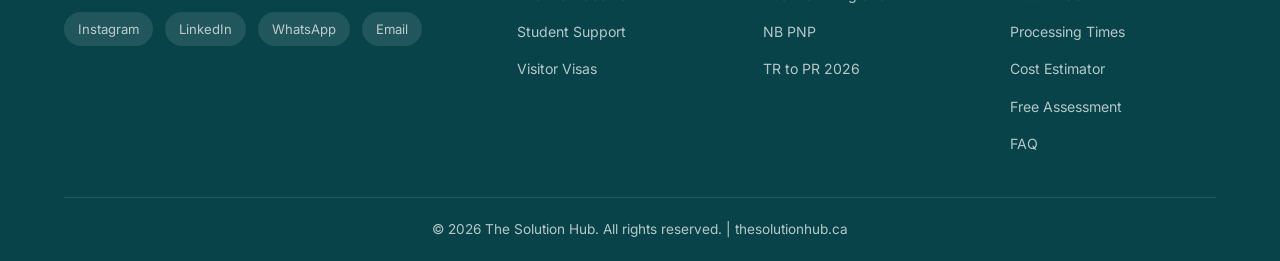
==== commit a3b8055a: "Add LinkedIn link to footer social section on all pages Co-Authored-By: Claude Opus 4.6 <noreply@ant" ====
--- a/pathways/atlantic-immigration.html
+++ b/pathways/atlantic-immigration.html
@@ -354,6 +354,7 @@
           <p>Canada Immigration &amp; Career Services. Your trusted partner for newcomers — from assessment to PR approval.</p>
           <div class="footer-social">
             <a href="https://www.instagram.com/thesolutionhub_/" target="_blank" rel="noopener noreferrer" title="Instagram">Instagram</a>
+            <a href="https://www.linkedin.com/company/the-solution-hub6/" target="_blank" rel="noopener noreferrer" title="LinkedIn">LinkedIn</a>
             <a href="https://wa.me/14374272470" target="_blank" rel="noopener noreferrer" title="WhatsApp">WhatsApp</a>
             <a href="mailto:Info@thesolutionhub.ca" title="Email">Email</a>
           </div>
